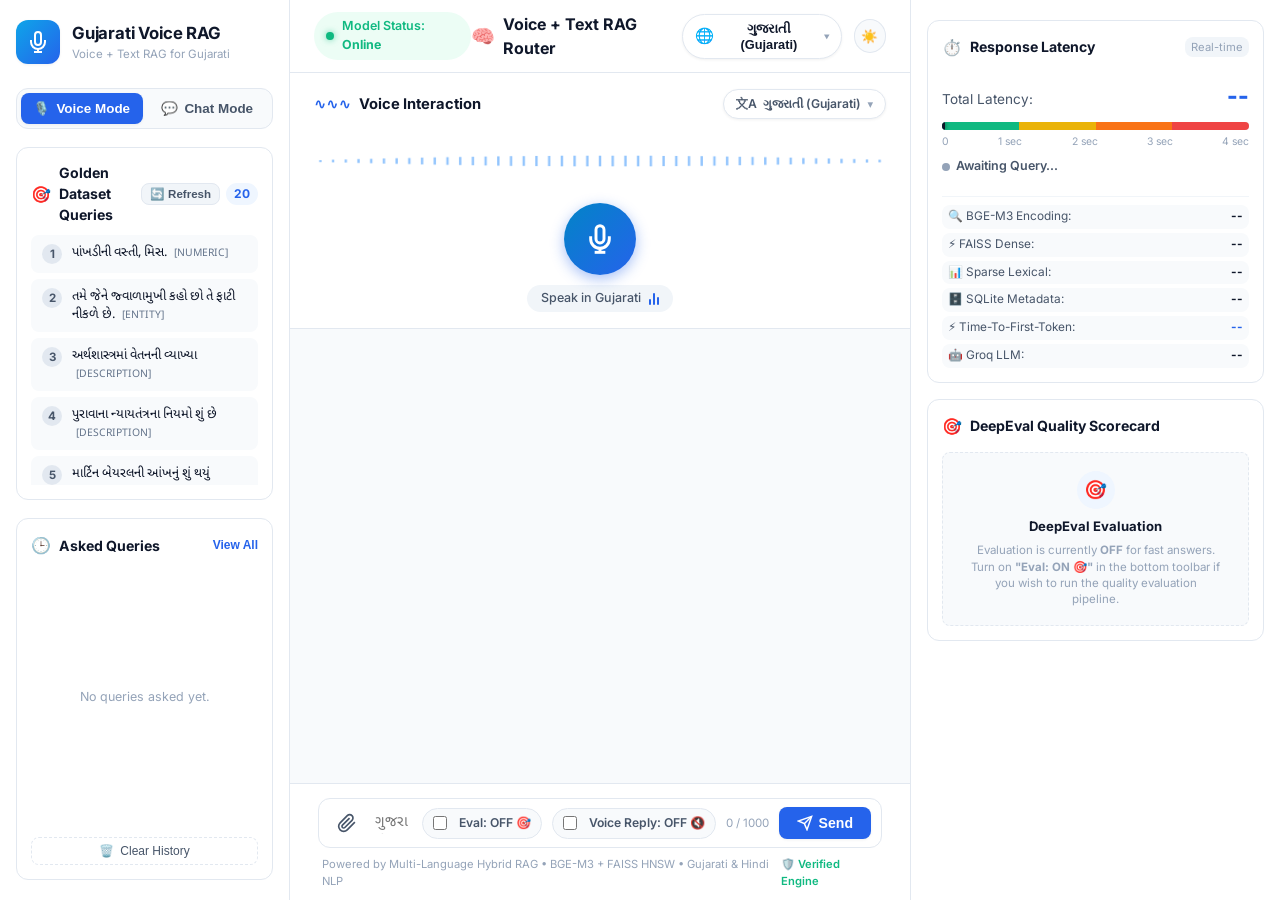
==== static/index.html @ e13c2519 "Add the Evaluation part on Langsmith" ====
<!DOCTYPE html>
<html lang="gu">
<head>
  <meta charset="UTF-8">
  <meta name="viewport" content="width=device-width, initial-scale=1.0">
  <title>Voice + Text RAG — Multi-Language AI Assistant</title>
  
  <meta http-equiv="Cache-Control" content="no-cache, no-store, must-revalidate">
  <meta http-equiv="Pragma" content="no-cache">
  <meta http-equiv="Expires" content="0">
  
  <!-- Modern Google Fonts: Inter, Noto Sans Gujarati & Noto Sans Devanagari -->
  <link rel="preconnect" href="https://fonts.googleapis.com">
  <link rel="preconnect" href="https://fonts.gstatic.com" crossorigin>
  <link href="https://fonts.googleapis.com/css2?family=Inter:wght@300;400;500;600;700;800&family=Noto+Sans+Devanagari:wght@300;400;500;600;700;800&family=Noto+Sans+Gujarati:wght@300;400;500;600;700;800&display=swap" rel="stylesheet">
  
  <link rel="stylesheet" href="/static/style.css?v=3.2.0">
</head>
<body class="light-theme lang-gu">
  <div class="app-layout">
    
    <!-- ======================================================== -->
    <!-- LEFT SIDEBAR -->
    <!-- ======================================================== -->
    <aside class="sidebar-left">
      <!-- App Brand -->
      <div class="brand-header">
        <div class="brand-icon-wrapper">
          <svg class="brand-icon" viewBox="0 0 24 24" fill="none" stroke="currentColor" stroke-width="2">
            <path d="M12 2a3 3 0 0 0-3 3v7a3 3 0 0 0 6 0V5a3 3 0 0 0-3-3Z"/>
            <path d="M19 10v2a7 7 0 0 1-14 0v-2"/>
            <line x1="12" x2="12" y1="19" y2="22"/>
            <line x1="8" x2="16" y1="22" y2="22"/>
          </svg>
        </div>
        <div class="brand-text">
          <h1 class="brand-title" id="brand-app-title">Voice RAG System</h1>
          <p class="brand-subtitle" id="brand-app-subtitle">Gujarati & Hindi AI Assistant</p>
        </div>
      </div>

      <!-- Mode Switcher Tabs -->
      <div class="mode-switcher">
        <button id="btn-mode-voice" class="mode-tab active" onclick="switchMode('voice')">
          <span class="mode-icon">🎙️</span>
          <span>Voice Mode</span>
        </button>
        <button id="btn-mode-chat" class="mode-tab" onclick="switchMode('chat')">
          <span class="mode-icon">💬</span>
          <span>Chat Mode</span>
        </button>
      </div>

      <!-- Best-Performing Queries Card -->
      <div class="sidebar-card">
        <div class="card-header-row">
          <div class="header-left">
            <span class="card-title-icon">🎯</span>
            <h2 class="card-title" id="golden-dataset-title">Golden Dataset Queries</h2>
          </div>
          <div class="header-right" style="display: flex; align-items: center; gap: 6px;">
            <button class="refresh-queries-btn" id="refresh-queries-btn" onclick="fetchSampleQueries()" title="Fetch New Random Queries from Golden Dataset">
              🔄 <span>Refresh</span>
            </button>
            <span class="badge-count" id="sample-count">20</span>
          </div>
        </div>
        <div class="sample-queries-list" id="sample-queries-list">
          <!-- Populated dynamically by JS from Golden Dataset based on active language -->
        </div>
      </div>

      <!-- Asked Queries (Chat History) Card -->
      <div class="sidebar-card history-card">
        <div class="card-header-row">
          <div class="header-left">
            <span class="card-title-icon">🕒</span>
            <h2 class="card-title">Asked Queries</h2>
          </div>
          <button class="link-btn" onclick="openHistoryModal()">View All</button>
        </div>
        <div class="history-list" id="history-list">
          <p class="empty-state-text">No queries asked yet.</p>
        </div>
        <button class="clear-history-btn" onclick="clearHistory()">
          <span class="icon">🗑️</span> Clear History
        </button>
      </div>
    </aside>


    <!-- ======================================================== -->
    <!-- CENTER MAIN WORKSPACE -->
    <!-- ======================================================== -->
    <main class="main-workspace">
      
      <!-- Top Navigation Bar -->
      <header class="top-navbar">
        <div class="nav-left">
          <div class="status-pill" id="system-status-pill">
            <span class="status-dot"></span>
            <span class="status-text">Model Status: <strong>Online</strong></span>
          </div>
        </div>

        <div class="nav-center">
          <div class="system-title">
            <span class="system-logo">🧠</span>
            <span class="system-name" id="nav-system-name">Voice + Text RAG Router</span>
          </div>
        </div>

        <div class="nav-right">
          <!-- Dynamic Language Selector Dropdown -->
          <div class="lang-dropdown-wrapper" id="top-lang-dropdown">
            <button class="lang-dropdown-btn" onclick="toggleLanguageMenu(event)" id="current-lang-btn" aria-haspopup="true" aria-expanded="false" title="Switch Language">
              <span class="lang-globe-icon">🌐</span>
              <span class="lang-label" id="current-lang-label">ગુજરાતી (Gujarati)</span>
              <span class="lang-arrow">▾</span>
            </button>
            <div class="lang-dropdown-menu" id="lang-dropdown-menu">
              <button class="lang-menu-item active" data-lang="gu" onclick="selectLanguage('gu', event)">
                <span class="lang-badge-flag">🇮🇳</span>
                <div class="lang-info">
                  <span class="lang-name">ગુજરાતી</span>
                  <span class="lang-sub">Gujarati (gu-IN)</span>
                </div>
                <span class="lang-check" id="check-gu">✓</span>
              </button>
              <button class="lang-menu-item" data-lang="hi" onclick="selectLanguage('hi', event)">
                <span class="lang-badge-flag">🇮🇳</span>
                <div class="lang-info">
                  <span class="lang-name">हिन्दी</span>
                  <span class="lang-sub">Hindi (hi-IN)</span>
                </div>
                <span class="lang-check" id="check-hi" style="display: none;">✓</span>
              </button>
            </div>
          </div>

          <!-- Theme Switcher -->
          <button class="icon-action-btn" id="theme-toggle-btn" title="Toggle Light/Dark Theme" onclick="toggleTheme()">
            <span id="theme-icon">☀️</span>
          </button>
        </div>
      </header>

      <!-- Dynamic Voice Interaction Stage (Prominent in Voice Mode) -->
      <section class="voice-stage" id="voice-stage">
        <div class="voice-stage-header">
          <div class="voice-stage-title">
            <span class="wave-icon">∿∿∿</span> Voice Interaction
          </div>
          <div class="voice-lang-pill" id="voice-lang-pill" onclick="toggleLanguageMenu(event)" title="Click to switch language">
            <span class="lang-icon">文A</span>
            <span id="voice-stage-lang-name">ગુજરાતી (Gujarati)</span>
            <span class="pill-arrow">▾</span>
          </div>
        </div>

        <!-- Animated Canvas Waveform Visualizer -->
        <div class="waveform-container">
          <canvas id="waveform-canvas" width="600" height="70"></canvas>
        </div>

        <!-- Central Glowing Microphone Control Button -->
        <div class="mic-control-wrapper">
          <button id="main-mic-btn" class="mic-hero-btn" onclick="toggleVoiceRecording()" title="Click to speak">
            <div class="mic-pulse-ring ring-1"></div>
            <div class="mic-pulse-ring ring-2"></div>
            <svg class="mic-svg" viewBox="0 0 24 24" fill="none" stroke="currentColor" stroke-width="2.2">
              <path d="M12 2a3 3 0 0 0-3 3v7a3 3 0 0 0 6 0V5a3 3 0 0 0-3-3Z"/>
              <path d="M19 10v2a7 7 0 0 1-14 0v-2"/>
              <line x1="12" x2="12" y1="19" y2="22"/>
              <line x1="8" x2="16" y1="22" y2="22"/>
            </svg>
          </button>
          
          <div class="mic-status-row">
            <div class="listening-pill" id="listening-indicator" style="display: none;">
              <span class="listening-dot"></span>
              <span>Listening...</span>
            </div>
            <div class="speak-prompt-pill" id="speak-prompt-pill">
              <span id="speak-prompt-text">Speak in Gujarati</span>
              <span class="audio-bars-mini"><span></span><span></span><span></span></span>
            </div>
          </div>
        </div>

        <!-- Voice Transcript Live Box -->
        <div class="voice-transcript-card" id="voice-transcript-card" style="display: none;">
          <div class="transcript-header">
            <span class="mic-small-icon">🎙️</span>
            <span class="transcript-title">Voice Transcript</span>
            <span class="transcript-time" id="transcript-timestamp">11:24:31 AM</span>
          </div>
          <p class="transcript-body" id="transcript-text">...</p>
        </div>
      </section>

      <!-- Chat Conversation Feed -->
      <section class="chat-feed" id="chat-feed">
        <!-- Messages will be appended dynamically by JavaScript -->
      </section>

      <!-- Bottom User Prompt Input Bar -->
      <footer class="bottom-input-bar">
        <div class="input-container">
          <!-- Audio File Upload -->
          <button class="input-action-btn" id="upload-audio-btn" title="Upload Audio File (WAV/MP3/M4A)" onclick="triggerAudioUpload()">
            <svg viewBox="0 0 24 24" fill="none" stroke="currentColor" stroke-width="2">
              <path d="m21.44 11.05-9.19 9.19a6 6 0 0 1-8.49-8.49l8.57-8.57A4 4 0 1 1 18 8.84l-8.59 8.57a2 2 0 0 1-2.83-2.83l8.49-8.48"/>
            </svg>
          </button>
          <input type="file" id="audio-file-input" accept="audio/*" style="display: none;" onchange="handleAudioFileUpload(event)">

          <!-- Text Query Input Area -->
          <textarea 
            id="query-input" 
            class="query-textarea" 
            placeholder="ગુજરાતી માં પ્રશ્ન લખો... (Type your question in Gujarati or English)" 
            rows="1"
            maxlength="1000"
            oninput="handleInputResize(this)"
            onkeydown="handleInputKeyDown(event)"
          ></textarea>

          <!-- Input Controls -->
          <div class="input-trailing-controls">
            <!-- Evaluation Toggle Button -->
            <label class="eval-toggle-label" id="eval-toggle-label" title="Enable DeepEval Quality Evaluation">
              <input type="checkbox" id="eval-toggle" onchange="handleEvalToggleChange(this)">
              <span class="eval-checkbox-custom"></span>
              <span class="eval-toggle-text" id="eval-toggle-text">Eval: OFF 🎯</span>
            </label>

            <!-- Voice Reply Toggle Button (Sarvam Bulbul v3) -->
            <label class="tts-toggle-label" id="tts-toggle-label" title="Enable Voice Speech Reply (Sarvam Bulbul v3)">
              <input type="checkbox" id="tts-toggle" onchange="handleTtsToggleChange(this)">
              <span class="tts-checkbox-custom"></span>
              <span class="tts-toggle-text" id="tts-toggle-text">Voice Reply: OFF 🔇</span>
            </label>


            <span class="char-counter" id="char-counter">0 / 1000</span>
            <button id="send-query-btn" class="send-btn" onclick="submitCurrentQuery()" title="Send Question">
              <svg viewBox="0 0 24 24" fill="none" stroke="currentColor" stroke-width="2.2">
                <line x1="22" x2="11" y1="2" y2="13"/>
                <polygon points="22 2 15 22 11 13 2 9 22 2"/>
              </svg>
              <span>Send</span>
            </button>
          </div>
        </div>

        <div class="input-footer-note">
          <span id="footer-system-note">Powered by Multi-Language Hybrid RAG • BGE-M3 + FAISS HNSW • Gujarati & Hindi NLP</span>
          <span class="safety-badge">🛡️ Verified Engine</span>
        </div>
      </footer>
    </main>


    <!-- ======================================================== -->
    <!-- RIGHT SIDEBAR (LATENCY & EVALUATION SCORECARDS) -->
    <!-- ======================================================== -->
    <aside class="sidebar-right">
      
      <!-- Response Latency Profiler Card -->
      <div class="sidebar-card latency-card">
        <div class="card-header-row">
          <div class="header-left">
            <span class="card-title-icon">⏱️</span>
            <h2 class="card-title">Response Latency</h2>
          </div>
          <span class="realtime-badge">Real-time</span>
        </div>

        <div class="latency-main-display">
          <div class="latency-value-row">
            <span class="latency-label">Total Latency:</span>
            <span class="latency-big-number" id="latency-total-val">--</span>
          </div>

          <!-- Color Gauge Bar (0s -> 4s) -->
          <div class="gauge-bar-container">
            <div class="gauge-bar-track">
              <div class="gauge-zone zone-green" style="width: 25%;"></div>
              <div class="gauge-zone zone-yellow" style="width: 25%;"></div>
              <div class="gauge-zone zone-orange" style="width: 25%;"></div>
              <div class="gauge-zone zone-red" style="width: 25%;"></div>
              <div class="gauge-needle" id="gauge-needle" style="left: 0%;"></div>
            </div>
            <div class="gauge-labels">
              <span>0</span>
              <span>1 sec</span>
              <span>2 sec</span>
              <span>3 sec</span>
              <span>4 sec</span>
            </div>
          </div>
          
          <div class="latency-status-tag" id="latency-rating-tag">
            <span class="dot"></span>
            <span id="latency-rating-text">Awaiting Query...</span>
          </div>
        </div>

        <!-- Detailed Stage Breakdown Accordion -->
        <div class="latency-breakdown-list" id="latency-breakdown-list">
          <div class="timing-chip" id="chip-stt" style="display: none;">
            <span class="chip-name">🎙️ Audio STT:</span>
            <span class="chip-val" id="time-stt">--</span>
          </div>
          <div class="timing-chip">
            <span class="chip-name">🔍 BGE-M3 Encoding:</span>
            <span class="chip-val" id="time-encoding">--</span>
          </div>
          <div class="timing-chip">
            <span class="chip-name">⚡ FAISS Dense:</span>
            <span class="chip-val" id="time-dense">--</span>
          </div>
          <div class="timing-chip">
            <span class="chip-name">📊 Sparse Lexical:</span>
            <span class="chip-val" id="time-sparse">--</span>
          </div>
          <div class="timing-chip">
            <span class="chip-name">🗄️ SQLite Metadata:</span>
            <span class="chip-val" id="time-metadata">--</span>
          </div>
          <div class="timing-chip">
            <span class="chip-name">⚡ Time-To-First-Token:</span>
            <span class="chip-val highlight" id="time-ttft">--</span>
          </div>
          <div class="timing-chip">
            <span class="chip-name">🤖 Groq LLM:</span>
            <span class="chip-val" id="time-llm">--</span>
          </div>
          <div class="timing-chip" id="chip-eval" style="display: none;">
            <span class="chip-name">🎯 DeepEval:</span>
            <span class="chip-val" id="time-eval">--</span>
          </div>
        </div>
      </div>

      <!-- Live RAGAS Evaluation Card -->
      <div class="sidebar-card eval-card" id="sidebar-eval-card">
        <div class="card-header-row">
          <div class="header-left">
            <span class="card-title-icon">🎯</span>
            <h2 class="card-title">DeepEval Quality Scorecard</h2>
          </div>
          <div class="eval-header-badges">
            <span class="badge-status-golden" id="badge-golden-status" style="display: none;">
              <span class="badge-dot"></span> Golden ✨
            </span>
            <span class="badge-status-open" id="badge-open-status" style="display: none;">
              <span class="badge-dot"></span> Open Query
            </span>
          </div>
        </div>

        <div class="eval-empty-state" id="eval-empty-state">
          <div class="empty-icon-circle">🎯</div>
          <h3 class="empty-title">DeepEval Evaluation</h3>
          <p class="empty-desc">Evaluation is currently <strong>OFF</strong> for fast answers. Turn on <strong>"Eval: ON 🎯"</strong> in the bottom toolbar if you wish to run the quality evaluation pipeline.</p>
        </div>

        <div class="eval-score-content" id="eval-score-content" style="display: none;">
          <!-- Overall Composite Score Hero Card -->
          <div class="overall-hero-card" id="overall-hero-card">
            <div class="overall-score-dial">
              <div class="score-ring-container">
                <svg class="score-svg-ring" viewBox="0 0 64 64">
                  <circle class="score-ring-bg" cx="32" cy="32" r="26"></circle>
                  <circle class="score-ring-bar" id="score-ring-bar" cx="32" cy="32" r="26"></circle>
                </svg>
                <div class="score-ring-content">
                  <span class="overall-score-val" id="eval-overall-score">--</span>
                  <span class="overall-score-unit">/ 1.00</span>
                </div>
              </div>
            </div>
            <div class="overall-details">
              <div class="quality-verdict-tag" id="eval-verdict-tag">
                <span class="verdict-dot"></span>
                <span id="eval-verdict-text">High Quality</span>
              </div>
              <div class="overall-meta-pills">
                <div class="meta-pill">
                  <span class="pill-label">Type:</span>
                  <span class="pill-val" id="eval-query-type">ENTITY</span>
                </div>
                <div class="meta-pill">
                  <span class="pill-label">ID:</span>
                  <span class="pill-val" id="eval-query-id">#443967</span>
                </div>
              </div>
            </div>
          </div>

          <!-- DeepEval Metric Cards with Progress Meters -->
          <div class="metric-section-title">Quality Metrics</div>
          <div class="metric-progress-list">
            <!-- Answer Correctness -->
            <div class="metric-card">
              <div class="metric-header">
                <div class="metric-title-group">
                  <span class="metric-icon">🎯</span>
                  <span class="metric-name">Answer Correctness</span>
                </div>
                <span class="metric-score-badge badge-correctness" id="m-correctness">0.00</span>
              </div>
              <div class="progress-track">
                <div class="progress-fill fill-correctness" id="bar-correctness" style="width: 0%;"></div>
              </div>
            </div>

            <!-- Faithfulness -->
            <div class="metric-card">
              <div class="metric-header">
                <div class="metric-title-group">
                  <span class="metric-icon">🛡️</span>
                  <span class="metric-name">Faithfulness (Groundedness)</span>
                </div>
                <span class="metric-score-badge badge-faithfulness" id="m-faithfulness">0.00</span>
              </div>
              <div class="progress-track">
                <div class="progress-fill fill-faithfulness" id="bar-faithfulness" style="width: 0%;"></div>
              </div>
            </div>

            <!-- Answer Relevance -->
            <div class="metric-card">
              <div class="metric-header">
                <div class="metric-title-group">
                  <span class="metric-icon">💬</span>
                  <span class="metric-name">Answer Relevance</span>
                </div>
                <span class="metric-score-badge badge-relevance" id="m-relevance">0.00</span>
              </div>
              <div class="progress-track">
                <div class="progress-fill fill-relevance" id="bar-relevance" style="width: 0%;"></div>
              </div>
            </div>

            <!-- Semantic Similarity -->
            <div class="metric-card">
              <div class="metric-header">
                <div class="metric-title-group">
                  <span class="metric-icon">🧠</span>
                  <span class="metric-name">Semantic Similarity (BGE-M3)</span>
                </div>
                <span class="metric-score-badge badge-similarity" id="m-similarity">0.00</span>
              </div>
              <div class="progress-track">
                <div class="progress-fill fill-similarity" id="bar-similarity" style="width: 0%;"></div>
              </div>
            </div>

            <!-- Context Recall -->
            <div class="metric-card">
              <div class="metric-header">
                <div class="metric-title-group">
                  <span class="metric-icon">📚</span>
                  <span class="metric-name">Context Recall (Hit@K)</span>
                </div>
                <span class="metric-score-badge badge-recall" id="m-recall">0.00</span>
              </div>
              <div class="progress-track">
                <div class="progress-fill fill-recall" id="bar-recall" style="width: 0%;"></div>
              </div>
            </div>
          </div>

          <!-- Ground Truth Reference Box (Prominent & Always Visible when Evaluated) -->
          <div class="ground-truth-card" id="gt-box">
            <div class="gt-card-header">
              <div class="gt-title-group">
                <span class="gt-icon">🎯</span>
                <span class="gt-title">Ground Truth Answer</span>
                <span class="gt-badge" id="gt-badge">Verified Target</span>
              </div>
              <div class="gt-actions">
                <button class="gt-action-btn" id="gt-copy-btn" title="Copy Ground Truth" onclick="copyGroundTruth()">📋 Copy</button>
                <button class="gt-action-btn" id="gt-speak-btn" title="Speak Ground Truth" onclick="speakGroundTruth()">🔊</button>
              </div>
            </div>
            <div class="gt-card-body">
              <p class="gt-text" id="gt-text">--</p>
            </div>
          </div>

          <!-- LLM Judge Verdict Explanation Note -->
          <div class="eval-explanation-box" id="eval-explanation-box">
            <div class="exp-header">
              <span class="exp-icon">⚖️</span>
              <span class="exp-title">Judge Rationale</span>
            </div>
            <p class="exp-text" id="eval-explanation-text">--</p>
          </div>
        </div>
      </div>
    </aside>

  </div>

  <!-- History Modal Dialog -->
  <div class="modal-backdrop" id="history-modal" style="display: none;" onclick="closeHistoryModal(event)">
    <div class="modal-card" onclick="event.stopPropagation()">
      <div class="modal-header">
        <h2>🕒 Query & Answer History</h2>
        <button class="modal-close-btn" onclick="closeHistoryModal()">&times;</button>
      </div>
      <div class="modal-body" id="modal-history-list">
        <!-- Filled by JS -->
      </div>
    </div>
  </div>

  <!-- Application Logic -->
  <script src="/static/app.js?v=3.2.0"></script>
</body>
</html>
---- static/style.css ----
/* ============================================================
   Gujarati Voice & Text RAG — Modern Dashboard Design System
   ============================================================ */

:root {
  /* Light Theme */
  --bg-app: #f8fafc;
  --bg-sidebar: #ffffff;
  --bg-card: #ffffff;
  --bg-card-hover: #f1f5f9;
  --bg-input: #ffffff;
  --bg-hover: #f1f5f9;
  --bg-chat-user: #0284c7;
  --bg-chat-user-text: #ffffff;
  --bg-chat-bot: #ffffff;
  --bg-chat-bot-border: #e2e8f0;

  --text-primary: #0f172a;
  --text-secondary: #475569;
  --text-muted: #94a3b8;
  --text-inverse: #ffffff;

  --border-color: #e2e8f0;
  --border-light: #f1f5f9;

  --primary: #2563eb;
  --primary-hover: #1d4ed8;
  --primary-light: #eff6ff;
  --primary-glow: rgba(37, 99, 235, 0.15);

  --success: #10b981;
  --success-light: #ecfdf5;
  --warning: #f59e0b;
  --warning-light: #fffbeb;
  --danger: #ef4444;
  --danger-light: #fef2f2;

  --radius-sm: 8px;
  --radius-md: 12px;
  --radius-lg: 16px;
  --radius-full: 9999px;

  --shadow-sm: 0 1px 3px rgba(0, 0, 0, 0.06);
  --shadow-md: 0 4px 6px -1px rgba(0, 0, 0, 0.08);
  --shadow-lg: 0 10px 15px -3px rgba(0, 0, 0, 0.1);

  --font-main: 'Inter', system-ui, -apple-system, sans-serif;
  --font-gujarati: 'Noto Sans Gujarati', 'Inter', system-ui, sans-serif;
  --font-hindi: 'Noto Sans Devanagari', 'Inter', system-ui, sans-serif;
}

body.dark-theme {
  /* Ultra-sleek Modern Dark Palette */
  --bg-app: #090d16;
  --bg-sidebar: #0f172a;
  --bg-card: #1e293b;
  --bg-card-hover: #2d3b4e;
  --bg-input: #151d2c;
  --bg-hover: #1e293b;
  --bg-chat-user: #2563eb;
  --bg-chat-user-text: #ffffff;
  --bg-chat-bot: #162032;
  --bg-chat-bot-border: #2b394e;

  --text-primary: #f8fafc;
  --text-secondary: #94a3b8;
  --text-muted: #64748b;
  --text-inverse: #0f172a;

  --border-color: #233044;
  --border-light: #182232;

  --primary: #3b82f6;
  --primary-hover: #60a5fa;
  --primary-light: rgba(59, 130, 246, 0.15);
  --primary-glow: rgba(59, 130, 246, 0.25);

  --success: #10b981;
  --success-light: rgba(16, 185, 129, 0.15);
  --warning: #f59e0b;
  --warning-light: rgba(245, 158, 11, 0.15);
  --danger: #ef4444;
  --danger-light: rgba(239, 68, 68, 0.15);

  --shadow-sm: 0 1px 3px rgba(0, 0, 0, 0.3);
  --shadow-md: 0 4px 12px rgba(0, 0, 0, 0.45);
  --shadow-lg: 0 10px 25px rgba(0, 0, 0, 0.6);
}

/* ============================================================
   Base Reset & Layout Setup
   ============================================================ */

* {
  margin: 0;
  padding: 0;
  box-sizing: border-box;
}

html, body {
  width: 100%;
  height: 100%;
  font-family: var(--font-main);
  background-color: var(--bg-app);
  color: var(--text-primary);
  overflow: hidden;
  line-height: 1.5;
  -webkit-font-smoothing: antialiased;
}

.app-layout {
  display: grid;
  grid-template-columns: 290px 1fr 370px;
  width: 100vw;
  height: 100vh;
  overflow: hidden;
}

/* Scrollbar Customization */
::-webkit-scrollbar {
  width: 6px;
  height: 6px;
}
::-webkit-scrollbar-track {
  background: transparent;
}
::-webkit-scrollbar-thumb {
  background: #cbd5e1;
  border-radius: var(--radius-full);
}
::-webkit-scrollbar-thumb:hover {
  background: #94a3b8;
}

/* ============================================================
   LEFT SIDEBAR
   ============================================================ */

.sidebar-left {
  background: var(--bg-sidebar);
  border-right: 1px solid var(--border-color);
  display: flex;
  flex-direction: column;
  padding: 20px 16px;
  gap: 18px;
  overflow-y: auto;
  z-index: 10;
}

.brand-header {
  display: flex;
  align-items: center;
  gap: 12px;
  padding-bottom: 6px;
}

.brand-icon-wrapper {
  width: 44px;
  height: 44px;
  border-radius: 12px;
  background: linear-gradient(135deg, #0ea5e9 0%, #2563eb 100%);
  display: flex;
  align-items: center;
  justify-content: center;
  color: #ffffff;
  box-shadow: var(--shadow-sm);
  flex-shrink: 0;
}

.brand-icon {
  width: 24px;
  height: 24px;
}

.brand-title {
  font-size: 1.05rem;
  font-weight: 700;
  color: var(--text-primary);
  letter-spacing: -0.01em;
}

.brand-subtitle {
  font-size: 0.72rem;
  color: var(--text-muted);
}

/* Mode Switcher Tabs */
.mode-switcher {
  display: flex;
  background: var(--bg-app);
  padding: 4px;
  border-radius: var(--radius-md);
  border: 1px solid var(--border-color);
  gap: 4px;
}

.mode-tab {
  flex: 1;
  display: flex;
  align-items: center;
  justify-content: center;
  gap: 6px;
  padding: 8px 10px;
  border: none;
  background: transparent;
  color: var(--text-secondary);
  font-size: 0.84rem;
  font-weight: 600;
  border-radius: var(--radius-sm);
  cursor: pointer;
  transition: all 0.2s ease;
}

.mode-tab:hover {
  color: var(--text-primary);
}

.mode-tab.active {
  background: var(--primary);
  color: #ffffff;
  box-shadow: var(--shadow-sm);
}

/* Cards Generic in Sidebar */
.sidebar-card {
  background: var(--bg-card);
  border: 1px solid var(--border-color);
  border-radius: var(--radius-md);
  padding: 14px;
  display: flex;
  flex-direction: column;
  gap: 10px;
}

.card-header-row {
  display: flex;
  align-items: center;
  justify-content: space-between;
}

.header-left {
  display: flex;
  align-items: center;
  gap: 8px;
}

.card-title-icon {
  font-size: 1rem;
}

.card-title {
  font-size: 0.88rem;
  font-weight: 700;
  color: var(--text-primary);
}

.badge-count {
  background: var(--primary-light);
  color: var(--primary);
  font-size: 0.75rem;
  font-weight: 700;
  padding: 2px 8px;
  border-radius: var(--radius-full);
}

.refresh-queries-btn {
  background: var(--bg-hover);
  border: 1px solid var(--border-color);
  color: var(--text-secondary);
  font-size: 0.72rem;
  font-weight: 600;
  padding: 3px 8px;
  border-radius: var(--radius-sm);
  cursor: pointer;
  display: flex;
  align-items: center;
  gap: 4px;
  transition: var(--transition);
}

.refresh-queries-btn:hover {
  background: var(--primary-light);
  color: var(--primary);
  border-color: var(--primary-light);
}

.refresh-queries-btn.spinning {
  opacity: 0.7;
  pointer-events: none;
}

/* Sample Queries List */
.sample-queries-list {
  display: flex;
  flex-direction: column;
  gap: 6px;
  max-height: 250px;
  overflow-y: auto;
}

.sample-query-item {
  display: flex;
  align-items: flex-start;
  gap: 10px;
  padding: 8px 10px;
  border-radius: var(--radius-sm);
  background: var(--bg-app);
  border: 1px solid transparent;
  cursor: pointer;
  transition: all 0.15s ease;
}

.sample-query-item:hover {
  background: #ffffff;
  border-color: var(--primary);
  box-shadow: var(--shadow-sm);
  transform: translateX(2px);
}

.sample-num {
  display: inline-flex;
  align-items: center;
  justify-content: center;
  width: 20px;
  height: 20px;
  border-radius: 50%;
  background: #e2e8f0;
  color: #475569;
  font-size: 0.72rem;
  font-weight: 700;
  flex-shrink: 0;
}

.sample-text {
  font-size: 0.81rem;
  color: var(--text-primary);
  font-family: var(--font-gujarati);
  line-height: 1.35;
}

/* History Card */
.history-card {
  flex: 1;
  min-height: 160px;
}

.history-list {
  display: flex;
  flex-direction: column;
  gap: 6px;
  flex: 1;
  overflow-y: auto;
}

.history-item {
  padding: 8px 10px;
  border-radius: var(--radius-sm);
  background: var(--bg-app);
  cursor: pointer;
  transition: background 0.15s;
}

.history-item:hover {
  background: #edf2f7;
}

.history-item-top {
  display: flex;
  justify-content: space-between;
  font-size: 0.7rem;
  color: var(--text-muted);
}

.history-item-text {
  font-size: 0.8rem;
  font-family: var(--font-gujarati);
  color: var(--text-primary);
  white-space: nowrap;
  overflow: hidden;
  text-overflow: ellipsis;
  margin-top: 2px;
}

.empty-state-text {
  font-size: 0.78rem;
  color: var(--text-muted);
  text-align: center;
  margin: auto;
}

.link-btn {
  background: none;
  border: none;
  color: var(--primary);
  font-size: 0.75rem;
  font-weight: 600;
  cursor: pointer;
}

.clear-history-btn {
  display: flex;
  align-items: center;
  justify-content: center;
  gap: 6px;
  background: transparent;
  border: 1px dashed var(--border-color);
  color: var(--text-secondary);
  padding: 6px;
  border-radius: var(--radius-sm);
  font-size: 0.75rem;
  cursor: pointer;
  transition: all 0.15s;
}

.clear-history-btn:hover {
  background: var(--danger-light);
  color: var(--danger);
  border-color: var(--danger);
}


/* ============================================================
   CENTER MAIN WORKSPACE
   ============================================================ */

.main-workspace {
  display: flex;
  flex-direction: column;
  height: 100vh;
  overflow: hidden;
  background: var(--bg-app);
}

/* Top Navbar */
.top-navbar {
  display: flex;
  align-items: center;
  justify-content: space-between;
  padding: 12px 24px;
  background: var(--bg-sidebar);
  border-bottom: 1px solid var(--border-color);
  min-height: 56px;
  z-index: 10;
}

.status-pill {
  display: flex;
  align-items: center;
  gap: 8px;
  background: var(--success-light);
  color: var(--success);
  padding: 5px 12px;
  border-radius: var(--radius-full);
  font-size: 0.78rem;
  font-weight: 600;
}

.status-dot {
  width: 8px;
  height: 8px;
  border-radius: 50%;
  background: var(--success);
  box-shadow: 0 0 6px rgba(16, 185, 129, 0.6);
  animation: pulse-green 2s infinite;
}

@keyframes pulse-green {
  0%, 100% { opacity: 1; }
  50% { opacity: 0.4; }
}

.system-title {
  display: flex;
  align-items: center;
  gap: 8px;
  font-weight: 700;
  font-size: 1rem;
  color: var(--text-primary);
}

.system-logo {
  font-size: 1.2rem;
}

.nav-right {
  display: flex;
  align-items: center;
  gap: 12px;
}

/* Evaluation Checkbox inside Bottom Input Toolbar */
.eval-toggle-label {
  display: inline-flex;
  align-items: center;
  gap: 6px;
  background: var(--bg-app);
  border: 1px solid var(--border-color);
  color: var(--text-secondary);
  padding: 5px 10px;
  border-radius: var(--radius-full);
  font-size: 0.76rem;
  font-weight: 600;
  cursor: pointer;
  user-select: none;
  transition: all 0.15s ease;
  white-space: nowrap;
}

.eval-toggle-label:hover {
  background: var(--primary-light);
  color: var(--primary);
  border-color: var(--primary);
}

.eval-toggle-label:has(input:checked) {
  background: var(--primary-light);
  color: var(--primary);
  border-color: var(--primary);
  box-shadow: 0 0 0 2px var(--primary-glow);
}

.eval-toggle-label input {
  cursor: pointer;
  accent-color: var(--primary);
  width: 14px;
  height: 14px;
}

/* Voice Reply (TTS Bulbul v3) Toggle */
.tts-toggle-label {
  display: inline-flex;
  align-items: center;
  gap: 6px;
  background: var(--bg-app);
  border: 1px solid var(--border-color);
  color: var(--text-secondary);
  padding: 5px 10px;
  border-radius: var(--radius-full);
  font-size: 0.76rem;
  font-weight: 600;
  cursor: pointer;
  user-select: none;
  transition: all 0.15s ease;
  white-space: nowrap;
}

.tts-toggle-label:hover {
  background: rgba(16, 185, 129, 0.1);
  color: #10b981;
  border-color: #10b981;
}

.tts-toggle-label:has(input:checked) {
  background: rgba(16, 185, 129, 0.15);
  color: #10b981;
  border-color: #10b981;
  box-shadow: 0 0 0 2px rgba(16, 185, 129, 0.25);
}

.tts-toggle-label input {
  cursor: pointer;
  accent-color: #10b981;
  width: 14px;
  height: 14px;
}

/* Audio Playback Pill in Bot Message Bubble */
.audio-play-pill {
  display: inline-flex;
  align-items: center;
  gap: 5px;
  background: rgba(16, 185, 129, 0.12);
  color: #10b981;
  border: 1px solid rgba(16, 185, 129, 0.3);
  padding: 3px 9px;
  border-radius: var(--radius-full);
  font-size: 0.75rem;
  font-weight: 600;
  cursor: pointer;
  transition: all 0.15s ease;
  margin-top: 6px;
}

.audio-play-pill:hover {
  background: rgba(16, 185, 129, 0.2);
  transform: translateY(-1px);
}

.audio-play-pill.playing {
  animation: pulse 1.2s infinite ease-in-out;
  background: rgba(16, 185, 129, 0.25);
  border-color: #10b981;
}


/* Language Selector Dropdown */
.lang-dropdown-wrapper {
  position: relative;
  display: inline-block;
}

.lang-dropdown-btn {
  display: flex;
  align-items: center;
  gap: 7px;
  background: var(--bg-card);
  border: 1px solid var(--border-color);
  color: var(--text-primary);
  padding: 6px 12px;
  border-radius: var(--radius-full);
  font-size: 0.8rem;
  font-weight: 600;
  cursor: pointer;
  box-shadow: var(--shadow-sm);
  transition: all 0.2s cubic-bezier(0.4, 0, 0.2, 1);
  user-select: none;
}

.lang-dropdown-btn:hover {
  background: var(--bg-card-hover);
  border-color: var(--primary);
  box-shadow: 0 0 0 2px var(--primary-glow);
}

.lang-globe-icon {
  font-size: 0.95rem;
}

.lang-arrow {
  font-size: 0.72rem;
  color: var(--text-muted);
  transition: transform 0.2s ease;
}

.lang-dropdown-wrapper.open .lang-arrow {
  transform: rotate(180deg);
}

.lang-dropdown-menu {
  position: absolute;
  top: calc(100% + 6px);
  right: 0;
  min-width: 210px;
  background: var(--bg-card);
  border: 1px solid var(--border-color);
  border-radius: var(--radius-md);
  box-shadow: var(--shadow-lg);
  padding: 6px;
  display: none;
  flex-direction: column;
  gap: 4px;
  z-index: 100;
  backdrop-filter: blur(12px);
  animation: fadeInDown 0.15s ease-out;
}

.lang-dropdown-wrapper.open .lang-dropdown-menu {
  display: flex;
}

@keyframes fadeInDown {
  from {
    opacity: 0;
    transform: translateY(-6px);
  }
  to {
    opacity: 1;
    transform: translateY(0);
  }
}

.lang-menu-item {
  display: flex;
  align-items: center;
  gap: 10px;
  padding: 8px 10px;
  border-radius: var(--radius-sm);
  border: none;
  background: transparent;
  color: var(--text-primary);
  cursor: pointer;
  text-align: left;
  transition: background 0.15s ease;
  width: 100%;
}

.lang-menu-item:hover {
  background: var(--bg-card-hover);
}

.lang-menu-item.active {
  background: var(--primary-light);
  color: var(--primary);
  font-weight: 600;
}

.lang-badge-flag {
  font-size: 1.1rem;
}

.lang-info {
  display: flex;
  flex-direction: column;
  flex: 1;
}

.lang-info .lang-name {
  font-size: 0.85rem;
  font-weight: 600;
  line-height: 1.2;
}

.lang-info .lang-sub {
  font-size: 0.7rem;
  color: var(--text-muted);
}

.lang-menu-item.active .lang-info .lang-sub {
  color: var(--primary);
  opacity: 0.85;
}

.lang-check {
  font-size: 0.85rem;
  font-weight: 700;
  color: var(--primary);
}

/* Voice Stage Language Pill */
.voice-lang-pill {
  display: flex;
  align-items: center;
  gap: 6px;
  background: var(--bg-card);
  border: 1px solid var(--border-color);
  padding: 5px 12px;
  border-radius: var(--radius-full);
  font-size: 0.76rem;
  color: var(--text-secondary);
  font-weight: 600;
  cursor: pointer;
  box-shadow: var(--shadow-sm);
  transition: all 0.15s ease;
  user-select: none;
}

.voice-lang-pill:hover {
  border-color: var(--primary);
  color: var(--primary);
  background: var(--primary-light);
}

.voice-lang-pill .pill-arrow {
  font-size: 0.7rem;
  color: var(--text-muted);
}

/* Multilingual Typography Overrides */
body.lang-gu .sample-text,
body.lang-gu .history-item-text,
body.lang-gu .msg-content,
body.lang-gu .query-textarea,
body.lang-gu .transcript-body,
body.lang-gu .source-card-text {
  font-family: var(--font-gujarati);
}

body.lang-hi .sample-text,
body.lang-hi .history-item-text,
body.lang-hi .msg-content,
body.lang-hi .query-textarea,
body.lang-hi .transcript-body,
body.lang-hi .source-card-text {
  font-family: var(--font-hindi);
}

.icon-action-btn {
  background: var(--bg-app);
  border: 1px solid var(--border-color);
  color: var(--text-primary);
  width: 34px;
  height: 34px;
  border-radius: 50%;
  display: flex;
  align-items: center;
  justify-content: center;
  cursor: pointer;
  transition: all 0.15s;
}

.icon-action-btn:hover {
  background: var(--bg-card-hover);
  color: var(--primary);
}

/* ============================================================
   Voice Stage (Waveform & Glowing Mic)
   ============================================================ */

.voice-stage {
  background: var(--bg-sidebar);
  border-bottom: 1px solid var(--border-color);
  padding: 16px 24px;
  display: flex;
  flex-direction: column;
  align-items: center;
  gap: 12px;
  transition: all 0.3s ease;
}

.voice-stage-header {
  width: 100%;
  display: flex;
  justify-content: space-between;
  align-items: center;
}

.voice-stage-title {
  font-size: 0.92rem;
  font-weight: 700;
  color: var(--text-primary);
  display: flex;
  align-items: center;
  gap: 8px;
}

.wave-icon {
  color: var(--primary);
}

.voice-lang-badge {
  font-size: 0.78rem;
  color: var(--text-muted);
  background: var(--bg-app);
  padding: 3px 8px;
  border-radius: var(--radius-sm);
  border: 1px solid var(--border-color);
}

/* Waveform Canvas */
.waveform-container {
  width: 100%;
  max-width: 600px;
  height: 60px;
  display: flex;
  align-items: center;
  justify-content: center;
}

#waveform-canvas {
  width: 100%;
  height: 100%;
}

/* Central Glowing Microphone Button */
.mic-control-wrapper {
  display: flex;
  flex-direction: column;
  align-items: center;
  gap: 10px;
  position: relative;
}

.mic-hero-btn {
  width: 72px;
  height: 72px;
  border-radius: 50%;
  background: linear-gradient(135deg, #0284c7 0%, #2563eb 100%);
  color: #ffffff;
  border: none;
  cursor: pointer;
  position: relative;
  display: flex;
  align-items: center;
  justify-content: center;
  box-shadow: 0 4px 14px rgba(37, 99, 235, 0.4);
  transition: transform 0.2s, box-shadow 0.2s;
  z-index: 2;
}

.mic-hero-btn:hover {
  transform: scale(1.05);
  box-shadow: 0 6px 20px rgba(37, 99, 235, 0.55);
}

.mic-hero-btn.recording {
  background: linear-gradient(135deg, #ef4444 0%, #dc2626 100%);
  box-shadow: 0 0 25px rgba(239, 68, 68, 0.6);
  animation: mic-pulsate 1.5s infinite;
}

.mic-pulse-ring {
  position: absolute;
  top: 50%;
  left: 50%;
  transform: translate(-50%, -50%);
  border-radius: 50%;
  border: 2px solid var(--primary);
  opacity: 0;
  pointer-events: none;
  z-index: 1;
}

.mic-hero-btn.recording ~ .ring-1 {
  width: 90px;
  height: 90px;
  animation: ripple 1.5s infinite;
}

.mic-hero-btn.recording ~ .ring-2 {
  width: 110px;
  height: 110px;
  animation: ripple 1.5s 0.4s infinite;
}

@keyframes ripple {
  0% { transform: translate(-50%, -50%) scale(0.8); opacity: 0.8; }
  100% { transform: translate(-50%, -50%) scale(1.4); opacity: 0; }
}

@keyframes mic-pulsate {
  0%, 100% { transform: scale(1); }
  50% { transform: scale(1.08); }
}

.mic-svg {
  width: 32px;
  height: 32px;
}

.mic-status-row {
  display: flex;
  align-items: center;
  justify-content: center;
  gap: 8px;
}

.listening-pill {
  display: flex;
  align-items: center;
  gap: 6px;
  background: var(--danger-light);
  color: var(--danger);
  padding: 4px 12px;
  border-radius: var(--radius-full);
  font-size: 0.78rem;
  font-weight: 600;
}

.listening-dot {
  width: 8px;
  height: 8px;
  border-radius: 50%;
  background: var(--danger);
  animation: pulse-green 1s infinite;
}

.speak-prompt-pill {
  display: flex;
  align-items: center;
  gap: 8px;
  background: #f1f5f9;
  color: var(--text-secondary);
  padding: 4px 14px;
  border-radius: var(--radius-full);
  font-size: 0.78rem;
  font-weight: 500;
}

.audio-bars-mini {
  display: inline-flex;
  align-items: flex-end;
  gap: 2px;
  height: 12px;
}

.audio-bars-mini span {
  width: 2px;
  background: var(--primary);
  border-radius: 1px;
  animation: wave-bar 1s ease-in-out infinite alternate;
}

.audio-bars-mini span:nth-child(1) { height: 6px; animation-delay: 0.1s; }
.audio-bars-mini span:nth-child(2) { height: 12px; animation-delay: 0.3s; }
.audio-bars-mini span:nth-child(3) { height: 8px; animation-delay: 0.2s; }

@keyframes wave-bar {
  0% { transform: scaleY(0.4); }
  100% { transform: scaleY(1); }
}

/* Voice Transcript Box */
.voice-transcript-card {
  width: 100%;
  max-width: 600px;
  background: #f8fafc;
  border: 1px solid var(--border-color);
  border-radius: var(--radius-sm);
  padding: 10px 14px;
}

.transcript-header {
  display: flex;
  align-items: center;
  gap: 6px;
  font-size: 0.75rem;
  color: var(--primary);
  font-weight: 600;
  margin-bottom: 4px;
}

.transcript-time {
  margin-left: auto;
  color: var(--text-muted);
  font-size: 0.7rem;
}

.transcript-body {
  font-size: 0.88rem;
  font-family: var(--font-gujarati);
  color: var(--text-primary);
  font-weight: 500;
}

/* ============================================================
   Chat Conversation Feed
   ============================================================ */

.chat-feed {
  flex: 1;
  padding: 20px 28px;
  overflow-y: auto;
  display: flex;
  flex-direction: column;
  gap: 18px;
}

.message-row {
  display: flex;
  gap: 12px;
  max-width: 85%;
  animation: fade-in 0.2s ease;
}

@keyframes fade-in {
  from { opacity: 0; transform: translateY(6px); }
  to { opacity: 1; transform: translateY(0); }
}

.message-row.user-row {
  align-self: flex-end;
  flex-direction: row-reverse;
}

.message-row.bot-row {
  align-self: flex-start;
}

.message-avatar {
  width: 36px;
  height: 36px;
  border-radius: 50%;
  display: flex;
  align-items: center;
  justify-content: center;
  font-size: 1.1rem;
  flex-shrink: 0;
  box-shadow: var(--shadow-sm);
}

.user-row .message-avatar {
  background: var(--primary);
  color: #ffffff;
}

.bot-row .message-avatar {
  background: linear-gradient(135deg, #10b981 0%, #059669 100%);
  color: #ffffff;
}

.message-bubble {
  padding: 14px 18px;
  border-radius: var(--radius-md);
  font-size: 0.92rem;
  font-family: var(--font-gujarati);
  line-height: 1.6;
  box-shadow: var(--shadow-sm);
}

.user-row .message-bubble {
  background: var(--bg-chat-user);
  color: var(--bg-chat-user-text);
  border-bottom-right-radius: 4px;
}

.user-row .message-bubble .message-header {
  color: rgba(255, 255, 255, 0.85);
}

.user-row .message-bubble .message-sender {
  color: #ffffff;
}

.user-row .message-bubble .message-time {
  color: rgba(255, 255, 255, 0.75);
}

.bot-row .message-bubble {
  background: var(--bg-chat-bot);
  border: 1px solid var(--bg-chat-bot-border);
  color: var(--text-primary);
  border-bottom-left-radius: 4px;
  width: 100%;
}

.bot-row .message-bubble .message-header {
  color: var(--text-muted);
}

.bot-row .message-bubble .message-sender {
  color: var(--primary);
  font-weight: 700;
}

.bot-row .message-bubble .message-time {
  color: var(--text-muted);
}

.message-header {
  display: flex;
  align-items: center;
  justify-content: space-between;
  margin-bottom: 6px;
  font-size: 0.75rem;
  font-family: var(--font-main);
}

.message-sender {
  font-weight: 700;
}

.message-time {
  color: var(--text-muted);
}

.message-actions {
  display: flex;
  align-items: center;
  gap: 12px;
  margin-top: 10px;
  padding-top: 8px;
  border-top: 1px dashed var(--border-color);
}

.msg-action-btn {
  background: none;
  border: none;
  cursor: pointer;
  font-size: 0.85rem;
  opacity: 0.65;
  color: var(--text-secondary);
  transition: opacity 0.15s;
}

.msg-action-btn:hover {
  opacity: 1;
}

/* Citations inside Bubble */
.sources-toggle-btn {
  background: var(--bg-app);
  border: 1px solid var(--border-color);
  font-size: 0.72rem;
  font-weight: 600;
  color: var(--text-secondary);
  padding: 3px 8px;
  border-radius: var(--radius-sm);
  cursor: pointer;
  margin-top: 8px;
  display: inline-flex;
  align-items: center;
  gap: 4px;
}

.sources-toggle-btn:hover {
  background: var(--bg-card-hover);
  color: var(--primary);
}

.sources-drawer {
  margin-top: 8px;
  padding: 8px 12px;
  background: var(--bg-app);
  border: 1px solid var(--border-color);
  border-radius: var(--radius-sm);
  font-size: 0.78rem;
  color: var(--text-primary);
}

.source-item {
  padding: 4px 0;
  border-bottom: 1px solid var(--border-light);
}
.source-item:last-child { border-bottom: none; }

/* ============================================================
   Bottom Input Bar
   ============================================================ */

.bottom-input-bar {
  background: var(--bg-sidebar);
  border-top: 1px solid var(--border-color);
  padding: 14px 28px 10px;
  display: flex;
  flex-direction: column;
  gap: 8px;
}

.input-container {
  display: flex;
  align-items: center;
  background: var(--bg-input);
  border: 1.5px solid var(--border-color);
  border-radius: var(--radius-md);
  padding: 6px 10px;
  gap: 10px;
  transition: border-color 0.2s, box-shadow 0.2s;
}

.input-container:focus-within {
  border-color: var(--primary);
  box-shadow: 0 0 0 3px var(--primary-glow);
  background: var(--bg-card);
}

.input-action-btn {
  width: 36px;
  height: 36px;
  border-radius: 50%;
  border: none;
  background: transparent;
  color: var(--text-secondary);
  display: flex;
  align-items: center;
  justify-content: center;
  cursor: pointer;
  transition: all 0.15s;
}

.input-action-btn svg {
  width: 20px;
  height: 20px;
}

.input-action-btn:hover {
  background: #e2e8f0;
  color: var(--primary);
}

.query-textarea {
  flex: 1;
  border: none;
  background: transparent;
  outline: none;
  font-family: var(--font-gujarati);
  font-size: 0.92rem;
  color: var(--text-primary);
  resize: none;
  max-height: 120px;
  line-height: 1.4;
}

.input-trailing-controls {
  display: flex;
  align-items: center;
  gap: 10px;
}

.char-counter {
  font-size: 0.72rem;
  color: var(--text-muted);
}

.send-btn {
  display: flex;
  align-items: center;
  gap: 6px;
  background: var(--primary);
  color: #ffffff;
  border: none;
  padding: 8px 18px;
  border-radius: var(--radius-sm);
  font-weight: 600;
  font-size: 0.88rem;
  cursor: pointer;
  box-shadow: var(--shadow-sm);
  transition: all 0.15s;
}

.send-btn svg {
  width: 16px;
  height: 16px;
}

.send-btn:hover {
  background: var(--primary-hover);
  transform: translateY(-1px);
}

.send-btn:disabled {
  opacity: 0.5;
  cursor: not-allowed;
  transform: none;
}

.input-footer-note {
  display: flex;
  justify-content: space-between;
  font-size: 0.7rem;
  color: var(--text-muted);
  padding: 0 4px;
}

.safety-badge {
  color: var(--success);
  font-weight: 600;
}


/* ============================================================
   RIGHT SIDEBAR (LATENCY & EVALUATION)
   ============================================================ */

.sidebar-right {
  background: var(--bg-sidebar);
  border-left: 1px solid var(--border-color);
  padding: 20px 16px;
  display: flex;
  flex-direction: column;
  gap: 16px;
  overflow-y: auto;
  z-index: 10;
}

/* Latency Card */
.latency-main-display {
  display: flex;
  flex-direction: column;
  gap: 8px;
  padding: 10px 0;
}

.latency-value-row {
  display: flex;
  align-items: baseline;
  justify-content: space-between;
}

.latency-label {
  font-size: 0.85rem;
  color: var(--text-secondary);
}

.latency-big-number {
  font-size: 1.45rem;
  font-weight: 800;
  color: var(--primary);
}

.realtime-badge {
  font-size: 0.7rem;
  background: #f1f5f9;
  color: var(--text-muted);
  padding: 2px 6px;
  border-radius: var(--radius-sm);
}

/* Gauge Bar */
.gauge-bar-container {
  display: flex;
  flex-direction: column;
  gap: 4px;
}

.gauge-bar-track {
  height: 8px;
  border-radius: var(--radius-full);
  background: #e2e8f0;
  display: flex;
  overflow: hidden;
  position: relative;
}

.gauge-zone.zone-green { background: #10b981; }
.gauge-zone.zone-yellow { background: #eab308; }
.gauge-zone.zone-orange { background: #f97316; }
.gauge-zone.zone-red { background: #ef4444; }

.gauge-needle {
  position: absolute;
  top: 0;
  bottom: 0;
  width: 3px;
  background: #0f172a;
  border-radius: 1px;
  box-shadow: 0 0 4px rgba(0, 0, 0, 0.5);
  transition: left 0.4s cubic-bezier(0.4, 0, 0.2, 1);
}

.gauge-labels {
  display: flex;
  justify-content: space-between;
  font-size: 0.65rem;
  color: var(--text-muted);
}

.latency-status-tag {
  display: inline-flex;
  align-items: center;
  gap: 6px;
  font-size: 0.78rem;
  font-weight: 600;
  color: var(--text-secondary);
}

.latency-status-tag .dot {
  width: 8px;
  height: 8px;
  border-radius: 50%;
  background: #94a3b8;
}

.latency-status-tag.good { color: #065f46; }
.latency-status-tag.good .dot { background: var(--success); }
.latency-status-tag.medium { color: #854d0e; }
.latency-status-tag.medium .dot { background: var(--warning); }
.latency-status-tag.slow { color: #991b1b; }
.latency-status-tag.slow .dot { background: var(--danger); }

/* Latency Breakdown List */
.latency-breakdown-list {
  display: flex;
  flex-direction: column;
  gap: 4px;
  border-top: 1px solid var(--border-light);
  padding-top: 8px;
}

.timing-chip {
  display: flex;
  justify-content: space-between;
  font-size: 0.74rem;
  padding: 3px 6px;
  border-radius: var(--radius-sm);
  background: var(--bg-app);
}

.timing-chip .chip-name {
  color: var(--text-secondary);
}

.timing-chip .chip-val {
  font-weight: 700;
  color: var(--text-primary);
}

.timing-chip .chip-val.highlight {
  color: var(--primary);
}


/* ============================================================
   Evaluation Card & RAGAS Scorecard Design System
   ============================================================ */

/* ============================================================
   Evaluation Card & RAGAS Scorecard Design System
   ============================================================ */

.eval-card {
  position: relative;
  transition: all 0.3s cubic-bezier(0.4, 0, 0.2, 1);
}

.eval-header-badges {
  display: flex;
  align-items: center;
  gap: 6px;
}

.badge-status-golden {
  display: inline-flex;
  align-items: center;
  gap: 4px;
  background: linear-gradient(135deg, rgba(245, 158, 11, 0.15) 0%, rgba(16, 185, 129, 0.15) 100%);
  color: #b45309;
  border: 1px solid rgba(245, 158, 11, 0.35);
  padding: 2px 7px;
  border-radius: var(--radius-full);
  font-size: 0.68rem;
  font-weight: 700;
  letter-spacing: 0.2px;
}

body.dark-theme .badge-status-golden {
  color: #fcd34d;
  border-color: rgba(245, 158, 11, 0.45);
}

.badge-status-open {
  display: inline-flex;
  align-items: center;
  gap: 4px;
  background: var(--primary-light);
  color: var(--primary);
  border: 1px solid rgba(37, 99, 235, 0.25);
  padding: 2px 7px;
  border-radius: var(--radius-full);
  font-size: 0.68rem;
  font-weight: 600;
}

.badge-dot {
  width: 5px;
  height: 5px;
  border-radius: 50%;
  background: currentColor;
  box-shadow: 0 0 4px currentColor;
}

/* Empty State */
.eval-empty-state {
  display: flex;
  flex-direction: column;
  align-items: center;
  justify-content: center;
  text-align: center;
  padding: 18px 12px;
  background: var(--bg-app);
  border: 1px dashed var(--border-color);
  border-radius: var(--radius-sm);
  gap: 6px;
  margin-top: 4px;
}

.empty-icon-circle {
  width: 38px;
  height: 38px;
  border-radius: 50%;
  background: var(--primary-light);
  display: flex;
  align-items: center;
  justify-content: center;
  font-size: 1.15rem;
  margin-bottom: 2px;
}

.empty-title {
  font-size: 0.82rem;
  font-weight: 700;
  color: var(--text-primary);
}

.empty-desc {
  font-size: 0.72rem;
  color: var(--text-muted);
  line-height: 1.4;
  max-width: 250px;
}

/* Score Content Layout (Flows naturally without clipping) */
.eval-score-content {
  display: flex;
  flex-direction: column;
  gap: 8px;
  margin-top: 4px;
  animation: fadeIn 0.25s ease-in-out;
}

/* ============================================================
   Hero Composite Score Card (Compact & High-Contrast)
   ============================================================ */
.overall-hero-card {
  display: flex;
  align-items: center;
  gap: 10px;
  padding: 8px 10px;
  background: linear-gradient(135deg, var(--bg-card) 0%, var(--bg-app) 100%);
  border: 1px solid var(--border-color);
  border-radius: var(--radius-sm);
  box-shadow: var(--shadow-sm);
  position: relative;
  overflow: hidden;
}

.overall-hero-card::before {
  content: '';
  position: absolute;
  top: 0;
  left: 0;
  right: 0;
  height: 2.5px;
  background: linear-gradient(90deg, #8b5cf6, #3b82f6, #10b981);
}

/* Circular Score Dial */
.overall-score-dial {
  flex-shrink: 0;
}

.score-ring-container {
  position: relative;
  width: 52px;
  height: 52px;
  display: flex;
  align-items: center;
  justify-content: center;
}

.score-svg-ring {
  width: 100%;
  height: 100%;
  transform: rotate(-90deg);
}

.score-ring-bg {
  fill: none;
  stroke: var(--border-color);
  stroke-width: 5;
}

.score-ring-bar {
  fill: none;
  stroke: #10b981;
  stroke-width: 5;
  stroke-linecap: round;
  stroke-dasharray: 163.36; /* 2 * PI * 26 */
  stroke-dashoffset: 163.36;
  transition: stroke-dashoffset 0.8s cubic-bezier(0.4, 0, 0.2, 1), stroke 0.4s ease;
}

.score-ring-content {
  position: absolute;
  display: flex;
  flex-direction: column;
  align-items: center;
  justify-content: center;
  text-align: center;
}

.overall-score-val {
  font-size: 1.05rem;
  font-weight: 800;
  color: var(--text-primary);
  line-height: 1;
  font-family: var(--font-main);
  letter-spacing: -0.5px;
}

.overall-score-unit {
  font-size: 0.55rem;
  color: var(--text-muted);
  font-weight: 600;
  margin-top: 1px;
}

/* Overall Details */
.overall-details {
  display: flex;
  flex-direction: column;
  gap: 4px;
  flex: 1;
  min-width: 0;
}

.quality-verdict-tag {
  display: inline-flex;
  align-items: center;
  gap: 5px;
  font-size: 0.72rem;
  font-weight: 700;
  padding: 2px 6px;
  border-radius: var(--radius-sm);
  width: fit-content;
  background: var(--bg-card);
  border: 1px solid var(--border-color);
  color: var(--text-primary);
}

.verdict-dot {
  width: 6px;
  height: 6px;
  border-radius: 50%;
  background: #10b981;
}

.quality-verdict-tag.excellent {
  background: var(--success-light);
  color: var(--success);
  border-color: rgba(16, 185, 129, 0.3);
}
.quality-verdict-tag.excellent .verdict-dot { background: var(--success); box-shadow: 0 0 5px rgba(16, 185, 129, 0.6); }

.quality-verdict-tag.high {
  background: var(--primary-light);
  color: var(--primary);
  border-color: rgba(37, 99, 235, 0.3);
}
.quality-verdict-tag.high .verdict-dot { background: var(--primary); box-shadow: 0 0 5px rgba(37, 99, 235, 0.6); }

.quality-verdict-tag.fair {
  background: var(--warning-light);
  color: #b45309;
  border-color: rgba(245, 158, 11, 0.3);
}
body.dark-theme .quality-verdict-tag.fair { color: #fbbf24; }
.quality-verdict-tag.fair .verdict-dot { background: var(--warning); box-shadow: 0 0 5px rgba(245, 158, 11, 0.6); }

.quality-verdict-tag.low {
  background: var(--danger-light);
  color: var(--danger);
  border-color: rgba(239, 68, 68, 0.3);
}
.quality-verdict-tag.low .verdict-dot { background: var(--danger); box-shadow: 0 0 5px rgba(239, 68, 68, 0.6); }

/* Meta Pills */
.overall-meta-pills {
  display: flex;
  align-items: center;
  gap: 4px;
  flex-wrap: wrap;
}

.meta-pill {
  display: inline-flex;
  align-items: center;
  gap: 3px;
  font-size: 0.65rem;
  background: var(--bg-card);
  border: 1px solid var(--border-color);
  padding: 1px 5px;
  border-radius: var(--radius-sm);
  color: var(--text-secondary);
}

.meta-pill .pill-label {
  color: var(--text-muted);
}

.meta-pill .pill-val {
  font-weight: 700;
  color: var(--text-primary);
}

/* Section Title */
.metric-section-title {
  font-size: 0.68rem;
  font-weight: 700;
  text-transform: uppercase;
  letter-spacing: 0.5px;
  color: var(--text-muted);
  padding-left: 2px;
  margin-top: 2px;
}

/* ============================================================
   Metric Cards & Progress Bars
   ============================================================ */
.metric-progress-list {
  display: flex;
  flex-direction: column;
  gap: 5px;
}

.metric-card {
  padding: 5px 8px;
  background: var(--bg-card);
  border: 1px solid var(--border-color);
  border-radius: var(--radius-sm);
  display: flex;
  flex-direction: column;
  gap: 4px;
  transition: all 0.15s ease;
}

.metric-card:hover {
  background: var(--bg-card-hover);
  border-color: var(--primary);
}

.metric-header {
  display: flex;
  align-items: center;
  justify-content: space-between;
}

.metric-title-group {
  display: flex;
  align-items: center;
  gap: 5px;
}

.metric-icon {
  font-size: 0.78rem;
}

.metric-name {
  font-size: 0.72rem;
  font-weight: 600;
  color: var(--text-primary);
}

.metric-score-badge {
  font-size: 0.7rem;
  font-weight: 700;
  font-family: var(--font-main);
  padding: 1px 5px;
  border-radius: var(--radius-sm);
  background: var(--bg-app);
  border: 1px solid var(--border-color);
  color: var(--text-primary);
}

.progress-track {
  height: 4px;
  background: var(--bg-app);
  border-radius: var(--radius-full);
  overflow: hidden;
  position: relative;
}

.progress-fill {
  height: 100%;
  border-radius: var(--radius-full);
  transition: width 0.6s cubic-bezier(0.4, 0, 0.2, 1);
}

/* Color gradients for individual metrics */
.fill-correctness {
  background: linear-gradient(90deg, #8b5cf6 0%, #6366f1 100%);
}

.fill-faithfulness {
  background: linear-gradient(90deg, #10b981 0%, #14b8a6 100%);
}

.fill-relevance {
  background: linear-gradient(90deg, #06b6d4 0%, #3b82f6 100%);
}

.fill-similarity {
  background: linear-gradient(90deg, #f59e0b 0%, #f97316 100%);
}

.fill-recall {
  background: linear-gradient(90deg, #ec4899 0%, #f43f5e 100%);
}

/* ============================================================
   Ground Truth Answer Card (Compact & High-Contrast)
   ============================================================ */
.ground-truth-card {
  border: 1px solid rgba(16, 185, 129, 0.35);
  border-radius: var(--radius-sm);
  background: linear-gradient(135deg, rgba(16, 185, 129, 0.05) 0%, var(--bg-card) 100%);
  overflow: hidden;
  box-shadow: var(--shadow-sm);
  margin-top: 2px;
}

body.dark-theme .ground-truth-card {
  border-color: rgba(16, 185, 129, 0.45);
  background: linear-gradient(135deg, rgba(16, 185, 129, 0.1) 0%, var(--bg-card) 100%);
}

.gt-card-header {
  display: flex;
  align-items: center;
  justify-content: space-between;
  padding: 6px 8px;
  background: rgba(16, 185, 129, 0.08);
  border-bottom: 1px solid rgba(16, 185, 129, 0.15);
}

.gt-title-group {
  display: flex;
  align-items: center;
  gap: 5px;
  flex-wrap: wrap;
}

.gt-icon {
  font-size: 0.78rem;
}

.gt-title {
  font-size: 0.72rem;
  font-weight: 700;
  color: #065f46;
}

body.dark-theme .gt-title {
  color: #6ee7b7;
}

.gt-badge {
  font-size: 0.62rem;
  font-weight: 700;
  background: var(--success);
  color: #ffffff;
  padding: 1px 5px;
  border-radius: var(--radius-full);
}

.gt-actions {
  display: flex;
  align-items: center;
  gap: 3px;
}

.gt-action-btn {
  background: var(--bg-card);
  border: 1px solid var(--border-color);
  color: var(--text-secondary);
  font-size: 0.65rem;
  font-weight: 600;
  padding: 1px 6px;
  border-radius: var(--radius-sm);
  cursor: pointer;
  transition: all 0.15s ease;
}

.gt-action-btn:hover {
  background: var(--primary);
  border-color: var(--primary);
  color: #ffffff;
}

.gt-card-body {
  padding: 8px 10px;
  background: var(--bg-card);
  border-left: 3px solid var(--success);
  max-height: 140px;
  overflow-y: auto;
  scrollbar-width: thin;
  scrollbar-color: rgba(16, 185, 129, 0.4) transparent;
}

.gt-card-body::-webkit-scrollbar {
  width: 4px;
}

.gt-card-body::-webkit-scrollbar-thumb {
  background: rgba(16, 185, 129, 0.35);
  border-radius: var(--radius-full);
}

.gt-text {
  font-size: 0.76rem;
  line-height: 1.45;
  color: var(--text-primary);
  font-family: var(--font-gujarati), var(--font-hindi), var(--font-main);
  word-break: break-word;
}

/* Open query mode for ground truth card */
.ground-truth-card.open-mode {
  border-color: rgba(37, 99, 235, 0.3);
  background: linear-gradient(135deg, rgba(37, 99, 235, 0.05) 0%, var(--bg-card) 100%);
}

.ground-truth-card.open-mode .gt-card-header {
  background: rgba(37, 99, 235, 0.08);
  border-bottom-color: rgba(37, 99, 235, 0.15);
}

.ground-truth-card.open-mode .gt-title {
  color: var(--primary);
}

.ground-truth-card.open-mode .gt-badge {
  background: var(--primary);
}

.ground-truth-card.open-mode .gt-card-body {
  border-left-color: var(--primary);
  scrollbar-color: rgba(37, 99, 235, 0.4) transparent;
}

.ground-truth-card.open-mode .gt-card-body::-webkit-scrollbar-thumb {
  background: rgba(37, 99, 235, 0.35);
}

/* ============================================================
   LLM Judge Explanation Card
   ============================================================ */
.eval-explanation-box {
  padding: 8px 10px;
  background: var(--bg-app);
  border: 1px solid var(--border-color);
  border-left: 3px solid #6366f1;
  border-radius: var(--radius-sm);
  display: flex;
  flex-direction: column;
  gap: 4px;
  max-height: 140px;
  overflow-y: auto;
  scrollbar-width: thin;
  scrollbar-color: rgba(99, 102, 241, 0.4) transparent;
}

.eval-explanation-box::-webkit-scrollbar {
  width: 4px;
}

.eval-explanation-box::-webkit-scrollbar-thumb {
  background: rgba(99, 102, 241, 0.35);
  border-radius: var(--radius-full);
}

.exp-header {
  display: flex;
  align-items: center;
  gap: 5px;
}

.exp-icon {
  font-size: 0.78rem;
}

.exp-title {
  font-size: 0.72rem;
  font-weight: 700;
  color: var(--text-primary);
}

.exp-text {
  font-size: 0.72rem;
  color: var(--text-secondary);
  line-height: 1.4;
  font-style: normal;
}


/* ============================================================
   Inline DeepEval Badge inside Bot Response Header
   ============================================================ */
.eval-chip-inline {
  display: inline-flex;
  align-items: center;
  gap: 4px;
  background: rgba(16, 185, 129, 0.12);
  color: #059669;
  border: 1px solid rgba(16, 185, 129, 0.3);
  padding: 2px 8px;
  border-radius: 9999px;
  font-size: 0.72rem;
  font-weight: 700;
  letter-spacing: 0.02em;
  margin-left: auto;
  cursor: pointer;
  transition: all 0.2s ease;
}

.eval-chip-inline:hover {
  background: rgba(16, 185, 129, 0.22);
  transform: translateY(-1px);
  box-shadow: 0 2px 6px rgba(16, 185, 129, 0.25);
}

.eval-chip-inline.score-medium {
  background: rgba(245, 158, 11, 0.12);
  color: #d97706;
  border-color: rgba(245, 158, 11, 0.3);
}

.eval-chip-inline.score-low {
  background: rgba(239, 68, 68, 0.12);
  color: #dc2626;
  border-color: rgba(239, 68, 68, 0.3);
}

/* ============================================================
   Responsive Design
   ============================================================ */

@media (max-width: 1180px) {
  .app-layout {
    grid-template-columns: 260px 1fr 320px;
  }
}

@media (max-width: 960px) {
  .app-layout {
    grid-template-columns: 1fr;
    grid-template-rows: auto 1fr;
  }
  .sidebar-left, .sidebar-right {
    display: none;
  }
}
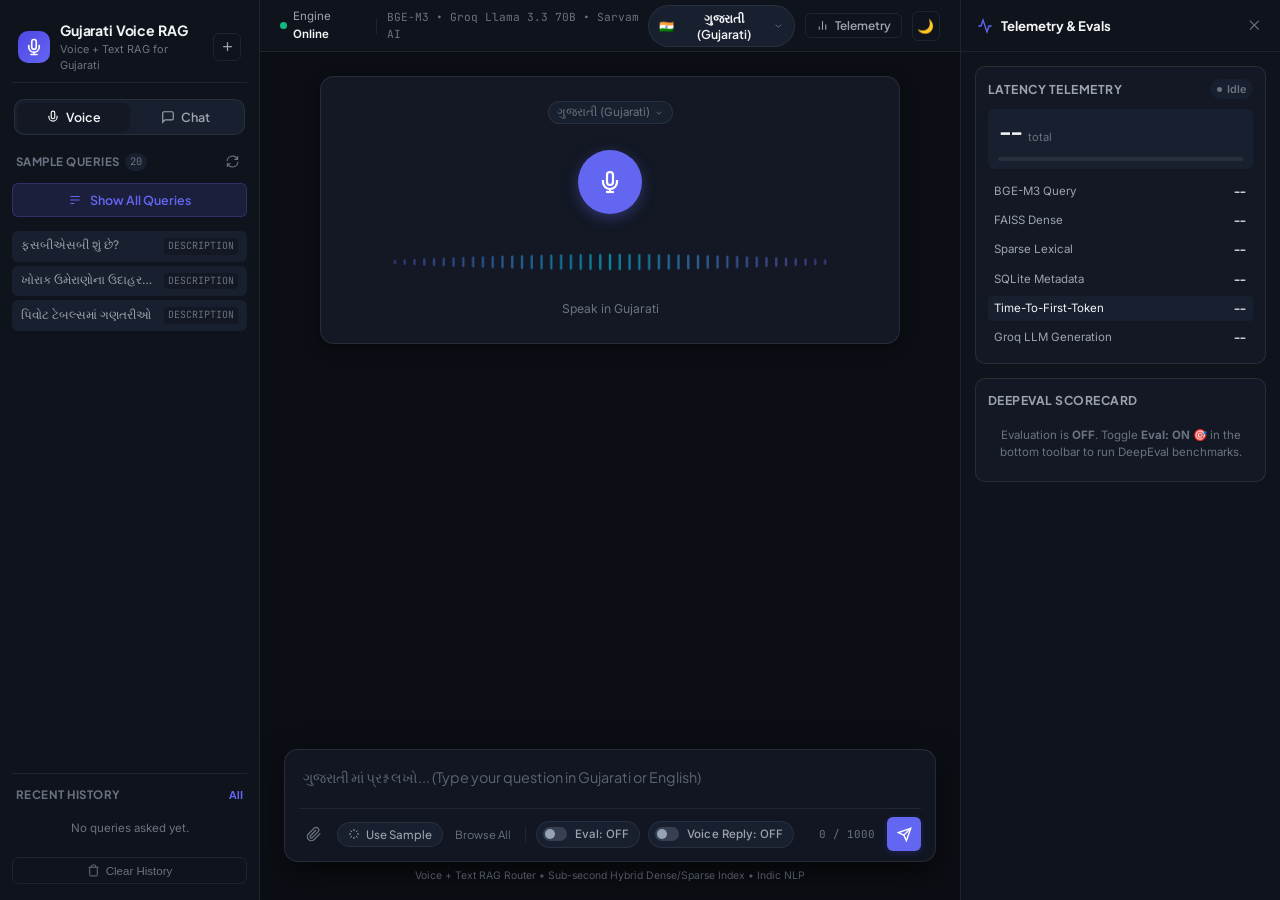
==== commit b7831c80: "improve the UI" ====
--- a/static/index.html
+++ b/static/index.html
@@ -3,87 +3,111 @@
 <head>
   <meta charset="UTF-8">
   <meta name="viewport" content="width=device-width, initial-scale=1.0">
-  <title>Voice + Text RAG — Multi-Language AI Assistant</title>
+  <title>Voice + Text RAG — Indic AI Platform</title>
   
   <meta http-equiv="Cache-Control" content="no-cache, no-store, must-revalidate">
   <meta http-equiv="Pragma" content="no-cache">
   <meta http-equiv="Expires" content="0">
   
-  <!-- Modern Google Fonts: Inter, Noto Sans Gujarati & Noto Sans Devanagari -->
+  <!-- Premium Fonts: Plus Jakarta Sans, Inter, JetBrains Mono, Noto Sans Gujarati & Devanagari -->
   <link rel="preconnect" href="https://fonts.googleapis.com">
   <link rel="preconnect" href="https://fonts.gstatic.com" crossorigin>
-  <link href="https://fonts.googleapis.com/css2?family=Inter:wght@300;400;500;600;700;800&family=Noto+Sans+Devanagari:wght@300;400;500;600;700;800&family=Noto+Sans+Gujarati:wght@300;400;500;600;700;800&display=swap" rel="stylesheet">
+  <link href="https://fonts.googleapis.com/css2?family=Plus+Jakarta+Sans:wght@400;500;600;700&family=Inter:wght@400;500;600;700&family=JetBrains+Mono:wght@400;500;600&family=Noto+Sans+Devanagari:wght@400;500;600;700&family=Noto+Sans+Gujarati:wght@400;500;600;700&display=swap" rel="stylesheet">
   
-  <link rel="stylesheet" href="/static/style.css?v=3.2.0">
+  <link rel="stylesheet" href="/static/style.css?v=4.4.0">
 </head>
-<body class="light-theme lang-gu">
+<body class="dark-theme lang-gu">
   <div class="app-layout">
     
     <!-- ======================================================== -->
-    <!-- LEFT SIDEBAR -->
+    <!-- LEFT SIDEBAR: MINIMAL & SOBER -->
     <!-- ======================================================== -->
     <aside class="sidebar-left">
       <!-- App Brand -->
-      <div class="brand-header">
-        <div class="brand-icon-wrapper">
-          <svg class="brand-icon" viewBox="0 0 24 24" fill="none" stroke="currentColor" stroke-width="2">
+      <div class="brand-row">
+        <div class="brand-logo-mark">
+          <svg viewBox="0 0 24 24" fill="none" stroke="currentColor" stroke-width="2.2" stroke-linecap="round" stroke-linejoin="round">
             <path d="M12 2a3 3 0 0 0-3 3v7a3 3 0 0 0 6 0V5a3 3 0 0 0-3-3Z"/>
             <path d="M19 10v2a7 7 0 0 1-14 0v-2"/>
             <line x1="12" x2="12" y1="19" y2="22"/>
             <line x1="8" x2="16" y1="22" y2="22"/>
           </svg>
         </div>
-        <div class="brand-text">
-          <h1 class="brand-title" id="brand-app-title">Voice RAG System</h1>
-          <p class="brand-subtitle" id="brand-app-subtitle">Gujarati & Hindi AI Assistant</p>
-        </div>
-      </div>
-
-      <!-- Mode Switcher Tabs -->
-      <div class="mode-switcher">
-        <button id="btn-mode-voice" class="mode-tab active" onclick="switchMode('voice')">
-          <span class="mode-icon">🎙️</span>
-          <span>Voice Mode</span>
+        <div class="brand-info">
+          <span class="brand-name" id="brand-app-title">Voice RAG</span>
+          <span class="brand-tagline" id="brand-app-subtitle">Indic AI Assistant</span>
+        </div>
+        <button class="new-chat-btn" onclick="startNewSession()" title="Start New Conversation">
+          <svg viewBox="0 0 24 24" fill="none" stroke="currentColor" stroke-width="2">
+            <path d="M12 5v14M5 12h14"/>
+          </svg>
         </button>
-        <button id="btn-mode-chat" class="mode-tab" onclick="switchMode('chat')">
-          <span class="mode-icon">💬</span>
-          <span>Chat Mode</span>
-        </button>
-      </div>
-
-      <!-- Best-Performing Queries Card -->
-      <div class="sidebar-card">
-        <div class="card-header-row">
-          <div class="header-left">
-            <span class="card-title-icon">🎯</span>
-            <h2 class="card-title" id="golden-dataset-title">Golden Dataset Queries</h2>
-          </div>
-          <div class="header-right" style="display: flex; align-items: center; gap: 6px;">
-            <button class="refresh-queries-btn" id="refresh-queries-btn" onclick="fetchSampleQueries()" title="Fetch New Random Queries from Golden Dataset">
-              🔄 <span>Refresh</span>
-            </button>
-            <span class="badge-count" id="sample-count">20</span>
-          </div>
-        </div>
+      </div>
+
+      <!-- Mode Switcher: Clean Minimal Segment -->
+      <div class="mode-switcher-container">
+        <div class="mode-switcher">
+          <button id="btn-mode-voice" class="mode-tab active" onclick="switchMode('voice')">
+            <svg class="tab-icon" viewBox="0 0 24 24" fill="none" stroke="currentColor" stroke-width="2">
+              <path d="M12 2a3 3 0 0 0-3 3v7a3 3 0 0 0 6 0V5a3 3 0 0 0-3-3Z"/>
+              <path d="M19 10v2a7 7 0 0 1-14 0v-2"/>
+            </svg>
+            <span>Voice</span>
+          </button>
+          <button id="btn-mode-chat" class="mode-tab" onclick="switchMode('chat')">
+            <svg class="tab-icon" viewBox="0 0 24 24" fill="none" stroke="currentColor" stroke-width="2">
+              <path d="M21 15a2 2 0 0 1-2 2H7l-4 4V5a2 2 0 0 1 2-2h14a2 2 0 0 1 2 2z"/>
+            </svg>
+            <span>Chat</span>
+          </button>
+        </div>
+      </div>
+
+      <!-- Sample Queries Section -->
+      <div class="sidebar-section sample-queries-section">
+        <div class="section-header">
+          <div class="section-title-wrap">
+            <span class="section-label" id="golden-dataset-title">Sample Queries</span>
+            <span class="count-pill" id="sample-count">20</span>
+          </div>
+          <button class="icon-btn-ghost refresh-btn" id="refresh-queries-btn" onclick="fetchSampleQueries()" title="Refresh Samples">
+            <svg viewBox="0 0 24 24" fill="none" stroke="currentColor" stroke-width="2">
+              <path d="M21.5 2v6h-6M2.5 22v-6h6M2 11.5a10 10 0 0 1 18.8-4.3M22 12.5a10 10 0 0 1-18.8 4.2"/>
+            </svg>
+          </button>
+        </div>
+
+        <!-- Sample Actions Group -->
+        <div class="sample-actions-card">
+          <!-- Button to rise and show all queries modal -->
+          <button class="btn-sample-browse" onclick="openAllQueriesModal()" title="View and browse all benchmark queries">
+            <svg viewBox="0 0 24 24" fill="none" stroke="currentColor" stroke-width="2">
+              <path d="M4 6h16M4 12h16M4 18h7"/>
+            </svg>
+            <span>Show All Queries</span>
+          </button>
+        </div>
+
         <div class="sample-queries-list" id="sample-queries-list">
-          <!-- Populated dynamically by JS from Golden Dataset based on active language -->
-        </div>
-      </div>
-
-      <!-- Asked Queries (Chat History) Card -->
-      <div class="sidebar-card history-card">
-        <div class="card-header-row">
-          <div class="header-left">
-            <span class="card-title-icon">🕒</span>
-            <h2 class="card-title">Asked Queries</h2>
-          </div>
-          <button class="link-btn" onclick="openHistoryModal()">View All</button>
+          <!-- Populated with top 3 compact preview chips -->
+        </div>
+      </div>
+
+      <!-- Recent History Section -->
+      <div class="sidebar-section history-section">
+        <div class="section-header">
+          <span class="section-label">Recent History</span>
+          <button class="link-btn-subtle" onclick="openHistoryModal()">All</button>
         </div>
         <div class="history-list" id="history-list">
-          <p class="empty-state-text">No queries asked yet.</p>
+          <p class="empty-state-text">No queries yet</p>
         </div>
         <button class="clear-history-btn" onclick="clearHistory()">
-          <span class="icon">🗑️</span> Clear History
+          <svg viewBox="0 0 24 24" fill="none" stroke="currentColor" stroke-width="1.8">
+            <polyline points="3 6 5 6 21 6"/>
+            <path d="M19 6v14a2 2 0 0 1-2 2H7a2 2 0 0 1-2-2V6m3 0V4a2 2 0 0 1 2-2h4a2 2 0 0 1 2 2v2"/>
+          </svg>
+          <span>Clear History</span>
         </button>
       </div>
     </aside>
@@ -99,427 +123,465 @@
         <div class="nav-left">
           <div class="status-pill" id="system-status-pill">
             <span class="status-dot"></span>
-            <span class="status-text">Model Status: <strong>Online</strong></span>
-          </div>
-        </div>
-
-        <div class="nav-center">
-          <div class="system-title">
-            <span class="system-logo">🧠</span>
-            <span class="system-name" id="nav-system-name">Voice + Text RAG Router</span>
-          </div>
+            <span class="status-text">Engine <strong>Online</strong></span>
+          </div>
+          <span class="nav-divider"></span>
+          <span class="nav-model-badge" id="nav-system-name">BGE-M3 • Groq Llama 3.3 70B • Sarvam AI</span>
         </div>
 
         <div class="nav-right">
-          <!-- Dynamic Language Selector Dropdown -->
+          <!-- Language Selector Dropdown -->
           <div class="lang-dropdown-wrapper" id="top-lang-dropdown">
-            <button class="lang-dropdown-btn" onclick="toggleLanguageMenu(event)" id="current-lang-btn" aria-haspopup="true" aria-expanded="false" title="Switch Language">
-              <span class="lang-globe-icon">🌐</span>
-              <span class="lang-label" id="current-lang-label">ગુજરાતી (Gujarati)</span>
-              <span class="lang-arrow">▾</span>
+            <button class="lang-pill-btn" onclick="toggleLanguageMenu(event)" id="current-lang-btn" aria-haspopup="true" aria-expanded="false">
+              <span class="lang-flag">🇮🇳</span>
+              <span class="lang-text" id="current-lang-label">ગુજરાતી</span>
+              <svg class="chevron-icon" viewBox="0 0 24 24" fill="none" stroke="currentColor" stroke-width="2">
+                <polyline points="6 9 12 15 18 9"/>
+              </svg>
             </button>
             <div class="lang-dropdown-menu" id="lang-dropdown-menu">
               <button class="lang-menu-item active" data-lang="gu" onclick="selectLanguage('gu', event)">
-                <span class="lang-badge-flag">🇮🇳</span>
+                <span class="lang-flag">🇮🇳</span>
                 <div class="lang-info">
                   <span class="lang-name">ગુજરાતી</span>
-                  <span class="lang-sub">Gujarati (gu-IN)</span>
+                  <span class="lang-meta">Gujarati (gu-IN)</span>
                 </div>
                 <span class="lang-check" id="check-gu">✓</span>
               </button>
               <button class="lang-menu-item" data-lang="hi" onclick="selectLanguage('hi', event)">
-                <span class="lang-badge-flag">🇮🇳</span>
+                <span class="lang-flag">🇮🇳</span>
                 <div class="lang-info">
                   <span class="lang-name">हिन्दी</span>
-                  <span class="lang-sub">Hindi (hi-IN)</span>
+                  <span class="lang-meta">Hindi (hi-IN)</span>
                 </div>
                 <span class="lang-check" id="check-hi" style="display: none;">✓</span>
               </button>
             </div>
           </div>
 
-          <!-- Theme Switcher -->
-          <button class="icon-action-btn" id="theme-toggle-btn" title="Toggle Light/Dark Theme" onclick="toggleTheme()">
-            <span id="theme-icon">☀️</span>
+          <!-- Inspector / Telemetry Panel Toggle -->
+          <button class="nav-action-btn" id="toggle-inspector-btn" onclick="toggleTelemetryPanel()" title="Toggle Telemetry & Metrics Panel">
+            <svg viewBox="0 0 24 24" fill="none" stroke="currentColor" stroke-width="2">
+              <line x1="18" y1="20" x2="18" y2="10"/>
+              <line x1="12" y1="20" x2="12" y2="4"/>
+              <line x1="6" y1="20" x2="6" y2="14"/>
+            </svg>
+            <span>Telemetry</span>
+          </button>
+
+          <!-- Theme Toggle Button -->
+          <button class="nav-icon-btn" id="theme-toggle-btn" title="Toggle Theme" onclick="toggleTheme()">
+            <span id="theme-icon">🌙</span>
           </button>
         </div>
       </header>
 
-      <!-- Dynamic Voice Interaction Stage (Prominent in Voice Mode) -->
-      <section class="voice-stage" id="voice-stage">
-        <div class="voice-stage-header">
-          <div class="voice-stage-title">
-            <span class="wave-icon">∿∿∿</span> Voice Interaction
-          </div>
-          <div class="voice-lang-pill" id="voice-lang-pill" onclick="toggleLanguageMenu(event)" title="Click to switch language">
-            <span class="lang-icon">文A</span>
-            <span id="voice-stage-lang-name">ગુજરાતી (Gujarati)</span>
-            <span class="pill-arrow">▾</span>
-          </div>
-        </div>
-
-        <!-- Animated Canvas Waveform Visualizer -->
-        <div class="waveform-container">
-          <canvas id="waveform-canvas" width="600" height="70"></canvas>
-        </div>
-
-        <!-- Central Glowing Microphone Control Button -->
-        <div class="mic-control-wrapper">
-          <button id="main-mic-btn" class="mic-hero-btn" onclick="toggleVoiceRecording()" title="Click to speak">
-            <div class="mic-pulse-ring ring-1"></div>
-            <div class="mic-pulse-ring ring-2"></div>
-            <svg class="mic-svg" viewBox="0 0 24 24" fill="none" stroke="currentColor" stroke-width="2.2">
-              <path d="M12 2a3 3 0 0 0-3 3v7a3 3 0 0 0 6 0V5a3 3 0 0 0-3-3Z"/>
-              <path d="M19 10v2a7 7 0 0 1-14 0v-2"/>
-              <line x1="12" x2="12" y1="19" y2="22"/>
-              <line x1="8" x2="16" y1="22" y2="22"/>
-            </svg>
-          </button>
-          
-          <div class="mic-status-row">
-            <div class="listening-pill" id="listening-indicator" style="display: none;">
-              <span class="listening-dot"></span>
-              <span>Listening...</span>
-            </div>
-            <div class="speak-prompt-pill" id="speak-prompt-pill">
-              <span id="speak-prompt-text">Speak in Gujarati</span>
-              <span class="audio-bars-mini"><span></span><span></span><span></span></span>
-            </div>
-          </div>
-        </div>
-
-        <!-- Voice Transcript Live Box -->
-        <div class="voice-transcript-card" id="voice-transcript-card" style="display: none;">
-          <div class="transcript-header">
-            <span class="mic-small-icon">🎙️</span>
-            <span class="transcript-title">Voice Transcript</span>
-            <span class="transcript-time" id="transcript-timestamp">11:24:31 AM</span>
-          </div>
-          <p class="transcript-body" id="transcript-text">...</p>
-        </div>
-      </section>
-
-      <!-- Chat Conversation Feed -->
-      <section class="chat-feed" id="chat-feed">
-        <!-- Messages will be appended dynamically by JavaScript -->
-      </section>
-
-      <!-- Bottom User Prompt Input Bar -->
-      <footer class="bottom-input-bar">
-        <div class="input-container">
-          <!-- Audio File Upload -->
-          <button class="input-action-btn" id="upload-audio-btn" title="Upload Audio File (WAV/MP3/M4A)" onclick="triggerAudioUpload()">
-            <svg viewBox="0 0 24 24" fill="none" stroke="currentColor" stroke-width="2">
-              <path d="m21.44 11.05-9.19 9.19a6 6 0 0 1-8.49-8.49l8.57-8.57A4 4 0 1 1 18 8.84l-8.59 8.57a2 2 0 0 1-2.83-2.83l8.49-8.48"/>
-            </svg>
-          </button>
-          <input type="file" id="audio-file-input" accept="audio/*" style="display: none;" onchange="handleAudioFileUpload(event)">
-
-          <!-- Text Query Input Area -->
-          <textarea 
-            id="query-input" 
-            class="query-textarea" 
-            placeholder="ગુજરાતી માં પ્રશ્ન લખો... (Type your question in Gujarati or English)" 
-            rows="1"
-            maxlength="1000"
-            oninput="handleInputResize(this)"
-            onkeydown="handleInputKeyDown(event)"
-          ></textarea>
-
-          <!-- Input Controls -->
-          <div class="input-trailing-controls">
-            <!-- Evaluation Toggle Button -->
-            <label class="eval-toggle-label" id="eval-toggle-label" title="Enable DeepEval Quality Evaluation">
-              <input type="checkbox" id="eval-toggle" onchange="handleEvalToggleChange(this)">
-              <span class="eval-checkbox-custom"></span>
-              <span class="eval-toggle-text" id="eval-toggle-text">Eval: OFF 🎯</span>
-            </label>
-
-            <!-- Voice Reply Toggle Button (Sarvam Bulbul v3) -->
-            <label class="tts-toggle-label" id="tts-toggle-label" title="Enable Voice Speech Reply (Sarvam Bulbul v3)">
-              <input type="checkbox" id="tts-toggle" onchange="handleTtsToggleChange(this)">
-              <span class="tts-checkbox-custom"></span>
-              <span class="tts-toggle-text" id="tts-toggle-text">Voice Reply: OFF 🔇</span>
-            </label>
-
-
-            <span class="char-counter" id="char-counter">0 / 1000</span>
-            <button id="send-query-btn" class="send-btn" onclick="submitCurrentQuery()" title="Send Question">
-              <svg viewBox="0 0 24 24" fill="none" stroke="currentColor" stroke-width="2.2">
-                <line x1="22" x2="11" y1="2" y2="13"/>
-                <polygon points="22 2 15 22 11 13 2 9 22 2"/>
+      <!-- Center Conversational & Hero Canvas -->
+      <div class="canvas-container">
+        
+        <!-- Voice Hero Stage (Visible in Voice Mode) -->
+        <section class="voice-stage" id="voice-stage">
+          <div class="voice-hero-card">
+            <div class="voice-lang-badge" id="voice-lang-pill" onclick="toggleLanguageMenu(event)">
+              <span id="voice-stage-lang-name">ગુજરાતી (Gujarati)</span>
+              <svg viewBox="0 0 24 24" fill="none" stroke="currentColor" stroke-width="2">
+                <polyline points="6 9 12 15 18 9"/>
               </svg>
-              <span>Send</span>
-            </button>
-          </div>
-        </div>
-
-        <div class="input-footer-note">
-          <span id="footer-system-note">Powered by Multi-Language Hybrid RAG • BGE-M3 + FAISS HNSW • Gujarati & Hindi NLP</span>
-          <span class="safety-badge">🛡️ Verified Engine</span>
+            </div>
+
+            <!-- Sleek Voice Orb & Microphone Button -->
+            <div class="voice-orb-wrapper">
+              <button id="main-mic-btn" class="mic-orb-btn" onclick="toggleVoiceRecording()" title="Click to speak">
+                <div class="orb-ring ring-outer"></div>
+                <div class="orb-ring ring-middle"></div>
+                <div class="orb-glow"></div>
+                <svg class="mic-svg" viewBox="0 0 24 24" fill="none" stroke="currentColor" stroke-width="2.2">
+                  <path d="M12 2a3 3 0 0 0-3 3v7a3 3 0 0 0 6 0V5a3 3 0 0 0-3-3Z"/>
+                  <path d="M19 10v2a7 7 0 0 1-14 0v-2"/>
+                  <line x1="12" x2="12" y1="19" y2="22"/>
+                  <line x1="8" x2="16" y1="22" y2="22"/>
+                </svg>
+              </button>
+            </div>
+
+            <!-- Waveform Canvas -->
+            <div class="waveform-box">
+              <canvas id="waveform-canvas" width="480" height="48"></canvas>
+            </div>
+
+            <!-- Status Indicator -->
+            <div class="voice-prompt-row">
+              <div class="listening-badge" id="listening-indicator" style="display: none;">
+                <span class="pulsing-dot"></span>
+                <span>Listening...</span>
+              </div>
+              <div class="speak-prompt-badge" id="speak-prompt-pill">
+                <span id="speak-prompt-text">Tap to speak</span>
+              </div>
+            </div>
+
+            <!-- Voice Transcript Card -->
+            <div class="voice-transcript-card" id="voice-transcript-card" style="display: none;">
+              <div class="transcript-meta">
+                <span>🎙️ Live Transcript</span>
+                <span class="transcript-time" id="transcript-timestamp">--</span>
+              </div>
+              <p class="transcript-text" id="transcript-text">...</p>
+            </div>
+          </div>
+        </section>
+
+        <!-- Chat Conversation Feed -->
+        <section class="chat-feed" id="chat-feed">
+          <!-- Populated dynamically by JavaScript -->
+        </section>
+
+      </div>
+
+      <!-- Floating Bottom Prompt Dock -->
+      <footer class="bottom-dock">
+        <div class="dock-container">
+          <!-- Textarea Input Area (Spacious & No Vertical Clipping) -->
+          <div class="dock-input-wrap">
+            <textarea 
+              id="query-input" 
+              class="dock-textarea" 
+              placeholder="ગુજરાતી માં પ્રશ્ન લખો... (Type your question in Gujarati or English)" 
+              rows="1"
+              maxlength="1000"
+              oninput="handleInputResize(this)"
+              onkeydown="handleInputKeyDown(event)"
+            ></textarea>
+          </div>
+
+          <!-- Bottom Action Bar / Toolbar Controls -->
+          <div class="dock-toolbar">
+            <div class="dock-toolbar-left">
+              <!-- Audio File Upload -->
+              <button class="dock-action-btn" id="upload-audio-btn" title="Upload Audio File (WAV/MP3)" onclick="triggerAudioUpload()">
+                <svg viewBox="0 0 24 24" fill="none" stroke="currentColor" stroke-width="2">
+                  <path d="m21.44 11.05-9.19 9.19a6 6 0 0 1-8.49-8.49l8.57-8.57A4 4 0 1 1 18 8.84l-8.59 8.57a2 2 0 0 1-2.83-2.83l8.49-8.48"/>
+                </svg>
+              </button>
+              <input type="file" id="audio-file-input" accept="audio/*" style="display: none;" onchange="handleAudioFileUpload(event)">
+
+              <!-- Use Sample Query Quick Action -->
+              <button class="dock-sample-btn" onclick="fillRandomSampleQuery()" title="Fill a random sample question into the input box">
+                <svg viewBox="0 0 24 24" fill="none" stroke="currentColor" stroke-width="2">
+                  <path d="M12 2v4M12 18v4M4.93 4.93l2.83 2.83M16.24 16.24l2.83 2.83M2 12h4M18 12h4M4.93 19.07l2.83-2.83M16.24 7.76l2.83-2.83"/>
+                </svg>
+                <span>Use Sample</span>
+              </button>
+
+              <button class="dock-subtle-link" onclick="openAllQueriesModal()" title="View and browse all benchmark queries">
+                <span>Browse All</span>
+              </button>
+
+              <span class="dock-separator"></span>
+
+              <!-- Eval Toggle Switch -->
+              <label class="toggle-pill" id="eval-toggle-label" title="Enable DeepEval Quality Evaluation">
+                <input type="checkbox" id="eval-toggle" onchange="handleEvalToggleChange(this)">
+                <span class="toggle-switch">
+                  <span class="toggle-slider"></span>
+                </span>
+                <span class="toggle-text" id="eval-toggle-text">Eval: OFF</span>
+              </label>
+
+              <!-- TTS Voice Reply Toggle Switch -->
+              <label class="toggle-pill" id="tts-toggle-label" title="Enable Voice Speech Audio Reply">
+                <input type="checkbox" id="tts-toggle" onchange="handleTtsToggleChange(this)">
+                <span class="toggle-switch">
+                  <span class="toggle-slider"></span>
+                </span>
+                <span class="toggle-text" id="tts-toggle-text">Voice Reply: OFF</span>
+              </label>
+            </div>
+
+            <div class="dock-toolbar-right">
+              <span class="dock-counter" id="char-counter">0 / 1000</span>
+
+              <!-- Send Button -->
+              <button id="send-query-btn" class="dock-send-btn" onclick="submitCurrentQuery()" title="Send Question (Enter)">
+                <svg viewBox="0 0 24 24" fill="none" stroke="currentColor" stroke-width="2.2">
+                  <line x1="22" y1="2" x2="11" y2="13"/>
+                  <polygon points="22 2 15 22 11 13 2 9 22 2"/>
+                </svg>
+              </button>
+            </div>
+          </div>
+        </div>
+
+        <div class="dock-caption">
+          <span id="footer-system-note">Voice + Text RAG Router • Sub-second Hybrid Dense/Sparse Index • Indic NLP</span>
         </div>
       </footer>
     </main>
 
 
     <!-- ======================================================== -->
-    <!-- RIGHT SIDEBAR (LATENCY & EVALUATION SCORECARDS) -->
+    <!-- RIGHT SIDEBAR: SLEEK TELEMETRY & METRICS INSPECTOR -->
     <!-- ======================================================== -->
-    <aside class="sidebar-right">
-      
-      <!-- Response Latency Profiler Card -->
-      <div class="sidebar-card latency-card">
-        <div class="card-header-row">
-          <div class="header-left">
-            <span class="card-title-icon">⏱️</span>
-            <h2 class="card-title">Response Latency</h2>
-          </div>
-          <span class="realtime-badge">Real-time</span>
-        </div>
-
-        <div class="latency-main-display">
-          <div class="latency-value-row">
-            <span class="latency-label">Total Latency:</span>
-            <span class="latency-big-number" id="latency-total-val">--</span>
-          </div>
-
-          <!-- Color Gauge Bar (0s -> 4s) -->
-          <div class="gauge-bar-container">
-            <div class="gauge-bar-track">
-              <div class="gauge-zone zone-green" style="width: 25%;"></div>
-              <div class="gauge-zone zone-yellow" style="width: 25%;"></div>
-              <div class="gauge-zone zone-orange" style="width: 25%;"></div>
-              <div class="gauge-zone zone-red" style="width: 25%;"></div>
-              <div class="gauge-needle" id="gauge-needle" style="left: 0%;"></div>
-            </div>
-            <div class="gauge-labels">
-              <span>0</span>
-              <span>1 sec</span>
-              <span>2 sec</span>
-              <span>3 sec</span>
-              <span>4 sec</span>
-            </div>
-          </div>
-          
-          <div class="latency-status-tag" id="latency-rating-tag">
-            <span class="dot"></span>
-            <span id="latency-rating-text">Awaiting Query...</span>
-          </div>
-        </div>
-
-        <!-- Detailed Stage Breakdown Accordion -->
-        <div class="latency-breakdown-list" id="latency-breakdown-list">
-          <div class="timing-chip" id="chip-stt" style="display: none;">
-            <span class="chip-name">🎙️ Audio STT:</span>
-            <span class="chip-val" id="time-stt">--</span>
-          </div>
-          <div class="timing-chip">
-            <span class="chip-name">🔍 BGE-M3 Encoding:</span>
-            <span class="chip-val" id="time-encoding">--</span>
-          </div>
-          <div class="timing-chip">
-            <span class="chip-name">⚡ FAISS Dense:</span>
-            <span class="chip-val" id="time-dense">--</span>
-          </div>
-          <div class="timing-chip">
-            <span class="chip-name">📊 Sparse Lexical:</span>
-            <span class="chip-val" id="time-sparse">--</span>
-          </div>
-          <div class="timing-chip">
-            <span class="chip-name">🗄️ SQLite Metadata:</span>
-            <span class="chip-val" id="time-metadata">--</span>
-          </div>
-          <div class="timing-chip">
-            <span class="chip-name">⚡ Time-To-First-Token:</span>
-            <span class="chip-val highlight" id="time-ttft">--</span>
-          </div>
-          <div class="timing-chip">
-            <span class="chip-name">🤖 Groq LLM:</span>
-            <span class="chip-val" id="time-llm">--</span>
-          </div>
-          <div class="timing-chip" id="chip-eval" style="display: none;">
-            <span class="chip-name">🎯 DeepEval:</span>
-            <span class="chip-val" id="time-eval">--</span>
-          </div>
-        </div>
-      </div>
-
-      <!-- Live RAGAS Evaluation Card -->
-      <div class="sidebar-card eval-card" id="sidebar-eval-card">
-        <div class="card-header-row">
-          <div class="header-left">
-            <span class="card-title-icon">🎯</span>
-            <h2 class="card-title">DeepEval Quality Scorecard</h2>
-          </div>
-          <div class="eval-header-badges">
-            <span class="badge-status-golden" id="badge-golden-status" style="display: none;">
-              <span class="badge-dot"></span> Golden ✨
-            </span>
-            <span class="badge-status-open" id="badge-open-status" style="display: none;">
-              <span class="badge-dot"></span> Open Query
-            </span>
-          </div>
-        </div>
-
-        <div class="eval-empty-state" id="eval-empty-state">
-          <div class="empty-icon-circle">🎯</div>
-          <h3 class="empty-title">DeepEval Evaluation</h3>
-          <p class="empty-desc">Evaluation is currently <strong>OFF</strong> for fast answers. Turn on <strong>"Eval: ON 🎯"</strong> in the bottom toolbar if you wish to run the quality evaluation pipeline.</p>
-        </div>
-
-        <div class="eval-score-content" id="eval-score-content" style="display: none;">
-          <!-- Overall Composite Score Hero Card -->
-          <div class="overall-hero-card" id="overall-hero-card">
-            <div class="overall-score-dial">
-              <div class="score-ring-container">
-                <svg class="score-svg-ring" viewBox="0 0 64 64">
-                  <circle class="score-ring-bg" cx="32" cy="32" r="26"></circle>
-                  <circle class="score-ring-bar" id="score-ring-bar" cx="32" cy="32" r="26"></circle>
+    <aside class="sidebar-right" id="telemetry-panel">
+      <div class="inspector-header">
+        <div class="inspector-title-wrap">
+          <svg viewBox="0 0 24 24" fill="none" stroke="currentColor" stroke-width="2">
+            <polyline points="22 12 18 12 15 21 9 3 6 12 2 12"/>
+          </svg>
+          <span class="inspector-title">Telemetry & Evals</span>
+        </div>
+        <button class="close-inspector-btn" onclick="toggleTelemetryPanel()" title="Collapse Panel">✕</button>
+      </div>
+
+      <div class="inspector-scroll-body">
+        
+        <!-- Latency Profiler Section -->
+        <div class="inspector-card">
+          <div class="card-top-row">
+            <span class="card-heading">Latency Telemetry</span>
+            <div class="latency-rating-pill" id="latency-rating-tag">
+              <span class="rating-dot"></span>
+              <span id="latency-rating-text">Idle</span>
+            </div>
+          </div>
+
+          <div class="latency-hero-row">
+            <div class="latency-primary-readout">
+              <span class="latency-val" id="latency-total-val">--</span>
+              <span class="latency-unit">total</span>
+            </div>
+
+            <!-- Minimalist Speedometer Bar -->
+            <div class="meter-bar-track">
+              <div class="meter-fill" id="gauge-needle" style="width: 0%;"></div>
+            </div>
+          </div>
+
+          <!-- Stage Breakdown -->
+          <div class="latency-stage-list" id="latency-breakdown-list">
+            <div class="stage-item" id="chip-stt" style="display: none;">
+              <span class="stage-label">Audio STT</span>
+              <span class="stage-time" id="time-stt">--</span>
+            </div>
+            <div class="stage-item">
+              <span class="stage-label">BGE-M3 Query</span>
+              <span class="stage-time" id="time-encoding">--</span>
+            </div>
+            <div class="stage-item">
+              <span class="stage-label">FAISS Dense</span>
+              <span class="stage-time" id="time-dense">--</span>
+            </div>
+            <div class="stage-item">
+              <span class="stage-label">Sparse Lexical</span>
+              <span class="stage-time" id="time-sparse">--</span>
+            </div>
+            <div class="stage-item">
+              <span class="stage-label">SQLite Metadata</span>
+              <span class="stage-time" id="time-metadata">--</span>
+            </div>
+            <div class="stage-item highlight">
+              <span class="stage-label">Time-To-First-Token</span>
+              <span class="stage-time" id="time-ttft">--</span>
+            </div>
+            <div class="stage-item">
+              <span class="stage-label">Groq LLM Generation</span>
+              <span class="stage-time" id="time-llm">--</span>
+            </div>
+            <div class="stage-item" id="chip-eval" style="display: none;">
+              <span class="stage-label">DeepEval Evaluation</span>
+              <span class="stage-time" id="time-eval">--</span>
+            </div>
+          </div>
+        </div>
+
+        <!-- DeepEval Quality Scorecard Section -->
+        <div class="inspector-card" id="sidebar-eval-card">
+          <div class="card-top-row">
+            <span class="card-heading">DeepEval Scorecard</span>
+            <div class="eval-status-tags">
+              <span class="status-tag-golden" id="badge-golden-status" style="display: none;">Golden ✨</span>
+              <span class="status-tag-open" id="badge-open-status" style="display: none;">Open</span>
+            </div>
+          </div>
+
+          <!-- Empty State (when eval is off) -->
+          <div class="eval-empty-state" id="eval-empty-state">
+            <p>Evaluation is <strong>OFF</strong>. Toggle <strong>Eval: ON 🎯</strong> in the bottom toolbar to run DeepEval benchmarks.</p>
+          </div>
+
+          <!-- Evaluated Score Content -->
+          <div class="eval-score-content" id="eval-score-content" style="display: none;">
+            
+            <!-- Composite Score Row -->
+            <div class="score-summary-row" id="overall-hero-card">
+              <div class="score-dial-wrap">
+                <svg class="score-svg-circle" viewBox="0 0 64 64">
+                  <circle class="circle-bg" cx="32" cy="32" r="26"></circle>
+                  <circle class="circle-bar" id="score-ring-bar" cx="32" cy="32" r="26"></circle>
                 </svg>
-                <div class="score-ring-content">
-                  <span class="overall-score-val" id="eval-overall-score">--</span>
-                  <span class="overall-score-unit">/ 1.00</span>
-                </div>
-              </div>
-            </div>
-            <div class="overall-details">
-              <div class="quality-verdict-tag" id="eval-verdict-tag">
-                <span class="verdict-dot"></span>
-                <span id="eval-verdict-text">High Quality</span>
-              </div>
-              <div class="overall-meta-pills">
-                <div class="meta-pill">
-                  <span class="pill-label">Type:</span>
-                  <span class="pill-val" id="eval-query-type">ENTITY</span>
-                </div>
-                <div class="meta-pill">
-                  <span class="pill-label">ID:</span>
-                  <span class="pill-val" id="eval-query-id">#443967</span>
-                </div>
-              </div>
-            </div>
-          </div>
-
-          <!-- DeepEval Metric Cards with Progress Meters -->
-          <div class="metric-section-title">Quality Metrics</div>
-          <div class="metric-progress-list">
-            <!-- Answer Correctness -->
-            <div class="metric-card">
-              <div class="metric-header">
-                <div class="metric-title-group">
-                  <span class="metric-icon">🎯</span>
-                  <span class="metric-name">Answer Correctness</span>
-                </div>
-                <span class="metric-score-badge badge-correctness" id="m-correctness">0.00</span>
-              </div>
-              <div class="progress-track">
-                <div class="progress-fill fill-correctness" id="bar-correctness" style="width: 0%;"></div>
-              </div>
-            </div>
-
-            <!-- Faithfulness -->
-            <div class="metric-card">
-              <div class="metric-header">
-                <div class="metric-title-group">
-                  <span class="metric-icon">🛡️</span>
-                  <span class="metric-name">Faithfulness (Groundedness)</span>
-                </div>
-                <span class="metric-score-badge badge-faithfulness" id="m-faithfulness">0.00</span>
-              </div>
-              <div class="progress-track">
-                <div class="progress-fill fill-faithfulness" id="bar-faithfulness" style="width: 0%;"></div>
-              </div>
-            </div>
-
-            <!-- Answer Relevance -->
-            <div class="metric-card">
-              <div class="metric-header">
-                <div class="metric-title-group">
-                  <span class="metric-icon">💬</span>
-                  <span class="metric-name">Answer Relevance</span>
-                </div>
-                <span class="metric-score-badge badge-relevance" id="m-relevance">0.00</span>
-              </div>
-              <div class="progress-track">
-                <div class="progress-fill fill-relevance" id="bar-relevance" style="width: 0%;"></div>
-              </div>
-            </div>
-
-            <!-- Semantic Similarity -->
-            <div class="metric-card">
-              <div class="metric-header">
-                <div class="metric-title-group">
-                  <span class="metric-icon">🧠</span>
-                  <span class="metric-name">Semantic Similarity (BGE-M3)</span>
-                </div>
-                <span class="metric-score-badge badge-similarity" id="m-similarity">0.00</span>
-              </div>
-              <div class="progress-track">
-                <div class="progress-fill fill-similarity" id="bar-similarity" style="width: 0%;"></div>
-              </div>
-            </div>
-
-            <!-- Context Recall -->
-            <div class="metric-card">
-              <div class="metric-header">
-                <div class="metric-title-group">
-                  <span class="metric-icon">📚</span>
-                  <span class="metric-name">Context Recall (Hit@K)</span>
-                </div>
-                <span class="metric-score-badge badge-recall" id="m-recall">0.00</span>
-              </div>
-              <div class="progress-track">
-                <div class="progress-fill fill-recall" id="bar-recall" style="width: 0%;"></div>
-              </div>
-            </div>
-          </div>
-
-          <!-- Ground Truth Reference Box (Prominent & Always Visible when Evaluated) -->
-          <div class="ground-truth-card" id="gt-box">
-            <div class="gt-card-header">
-              <div class="gt-title-group">
-                <span class="gt-icon">🎯</span>
-                <span class="gt-title">Ground Truth Answer</span>
-                <span class="gt-badge" id="gt-badge">Verified Target</span>
-              </div>
-              <div class="gt-actions">
-                <button class="gt-action-btn" id="gt-copy-btn" title="Copy Ground Truth" onclick="copyGroundTruth()">📋 Copy</button>
-                <button class="gt-action-btn" id="gt-speak-btn" title="Speak Ground Truth" onclick="speakGroundTruth()">🔊</button>
-              </div>
-            </div>
-            <div class="gt-card-body">
-              <p class="gt-text" id="gt-text">--</p>
-            </div>
-          </div>
-
-          <!-- LLM Judge Verdict Explanation Note -->
-          <div class="eval-explanation-box" id="eval-explanation-box">
-            <div class="exp-header">
-              <span class="exp-icon">⚖️</span>
-              <span class="exp-title">Judge Rationale</span>
-            </div>
-            <p class="exp-text" id="eval-explanation-text">--</p>
-          </div>
-        </div>
+                <div class="score-dial-text">
+                  <span class="score-number" id="eval-overall-score">--</span>
+                </div>
+              </div>
+
+              <div class="score-meta-col">
+                <div class="verdict-tag" id="eval-verdict-tag">
+                  <span id="eval-verdict-text">High Quality</span>
+                </div>
+                <div class="query-meta-tags">
+                  <span class="meta-tag" id="eval-query-type">ENTITY</span>
+                  <span class="meta-tag" id="eval-query-id">#--</span>
+                </div>
+              </div>
+            </div>
+
+            <!-- Metric Progress Bars -->
+            <div class="metric-meter-list">
+              <div class="metric-row">
+                <div class="metric-labels">
+                  <span>Answer Correctness</span>
+                  <span class="metric-val" id="m-correctness">--</span>
+                </div>
+                <div class="metric-track">
+                  <div class="metric-fill fill-cyan" id="bar-correctness" style="width: 0%;"></div>
+                </div>
+              </div>
+
+              <div class="metric-row">
+                <div class="metric-labels">
+                  <span>Faithfulness (Groundedness)</span>
+                  <span class="metric-val" id="m-faithfulness">--</span>
+                </div>
+                <div class="metric-track">
+                  <div class="metric-fill fill-emerald" id="bar-faithfulness" style="width: 0%;"></div>
+                </div>
+              </div>
+
+              <div class="metric-row">
+                <div class="metric-labels">
+                  <span>Answer Relevance</span>
+                  <span class="metric-val" id="m-relevance">--</span>
+                </div>
+                <div class="metric-track">
+                  <div class="metric-fill fill-violet" id="bar-relevance" style="width: 0%;"></div>
+                </div>
+              </div>
+
+              <div class="metric-row">
+                <div class="metric-labels">
+                  <span>Semantic Similarity</span>
+                  <span class="metric-val" id="m-similarity">--</span>
+                </div>
+                <div class="metric-track">
+                  <div class="metric-fill fill-indigo" id="bar-similarity" style="width: 0%;"></div>
+                </div>
+              </div>
+
+              <div class="metric-row">
+                <div class="metric-labels">
+                  <span>Context Recall</span>
+                  <span class="metric-val" id="m-recall">--</span>
+                </div>
+                <div class="metric-track">
+                  <div class="metric-fill fill-amber" id="bar-recall" style="width: 0%;"></div>
+                </div>
+              </div>
+            </div>
+
+            <!-- Ground Truth Box -->
+            <div class="ground-truth-box" id="gt-box">
+              <div class="gt-header">
+                <span class="gt-title" id="gt-badge">Ground Truth Target</span>
+                <div class="gt-btn-group">
+                  <button class="gt-btn" id="gt-copy-btn" title="Copy Ground Truth" onclick="copyGroundTruth()">Copy</button>
+                  <button class="gt-btn" id="gt-speak-btn" title="Speak Ground Truth" onclick="speakGroundTruth()">Speak</button>
+                </div>
+              </div>
+              <p class="gt-body" id="gt-text">--</p>
+            </div>
+
+            <!-- Judge Rationale Box -->
+            <div class="rationale-box" id="eval-explanation-box">
+              <div class="rationale-title">Judge Rationale</div>
+              <p class="rationale-body" id="eval-explanation-text">--</p>
+            </div>
+
+          </div>
+        </div>
+
       </div>
     </aside>
 
+  </div>
+
+  <!-- All Sample Queries Modal / Bottom Sheet ("rises the all queries") -->
+  <div class="modal-backdrop" id="all-queries-modal" style="display: none;" onclick="closeAllQueriesModal(event)">
+    <div class="modal-card modal-queries-card" onclick="event.stopPropagation()">
+      <div class="modal-header">
+        <div class="modal-title-group">
+          <div class="modal-title-row">
+            <svg class="modal-header-icon" viewBox="0 0 24 24" fill="none" stroke="currentColor" stroke-width="2">
+              <path d="M4 6h16M4 12h16M4 18h7"/>
+            </svg>
+            <h3>Benchmark Sample Queries</h3>
+            <span class="count-pill" id="modal-queries-count">20</span>
+          </div>
+          <span class="modal-subtitle">Choose a query to fill directly into the input box or run immediately</span>
+        </div>
+        <div class="modal-header-actions">
+          <button class="icon-btn-ghost refresh-btn" id="modal-refresh-queries-btn" onclick="refreshModalSampleQueries()" title="Shuffle & Reload Samples">
+            <svg viewBox="0 0 24 24" fill="none" stroke="currentColor" stroke-width="2">
+              <path d="M21.5 2v6h-6M2.5 22v-6h6M2 11.5a10 10 0 0 1 18.8-4.3M22 12.5a10 10 0 0 1-18.8 4.2"/>
+            </svg>
+          </button>
+          <button class="modal-close-btn" onclick="closeAllQueriesModal()">&times;</button>
+        </div>
+      </div>
+
+      <!-- Quick Search & Category Filter Bar -->
+      <div class="modal-search-wrap">
+        <div class="search-input-box">
+          <svg viewBox="0 0 24 24" fill="none" stroke="currentColor" stroke-width="2">
+            <circle cx="11" cy="11" r="8"/>
+            <line x1="21" y1="21" x2="16.65" y2="16.65"/>
+          </svg>
+          <input 
+            type="text" 
+            id="query-modal-search" 
+            class="modal-search-input" 
+            placeholder="Search benchmark questions..." 
+            oninput="handleModalSearchInput()"
+          >
+        </div>
+        <div class="modal-category-filters" id="modal-category-filters">
+          <button class="cat-filter-btn active" data-cat="all" onclick="filterModalByCategory('all')">All</button>
+          <button class="cat-filter-btn" data-cat="description" onclick="filterModalByCategory('description')">Description</button>
+          <button class="cat-filter-btn" data-cat="entity" onclick="filterModalByCategory('entity')">Entity</button>
+          <button class="cat-filter-btn" data-cat="factoid" onclick="filterModalByCategory('factoid')">Factoid</button>
+          <button class="cat-filter-btn" data-cat="numeric" onclick="filterModalByCategory('numeric')">Numeric</button>
+        </div>
+      </div>
+
+      <div class="modal-body modal-queries-body" id="modal-all-queries-list">
+        <!-- Rendered by JavaScript -->
+      </div>
+    </div>
   </div>
 
   <!-- History Modal Dialog -->
   <div class="modal-backdrop" id="history-modal" style="display: none;" onclick="closeHistoryModal(event)">
     <div class="modal-card" onclick="event.stopPropagation()">
       <div class="modal-header">
-        <h2>🕒 Query & Answer History</h2>
+        <h3>Query & Answer History</h3>
         <button class="modal-close-btn" onclick="closeHistoryModal()">&times;</button>
       </div>
       <div class="modal-body" id="modal-history-list">
-        <!-- Filled by JS -->
+        <!-- Populated dynamically -->
       </div>
     </div>
   </div>
 
   <!-- Application Logic -->
-  <script src="/static/app.js?v=3.2.0"></script>
+  <script src="/static/app.js?v=4.4.0"></script>
 </body>
 </html>
--- a/static/style.css
+++ b/static/style.css
@@ -1,108 +1,104 @@
 /* ============================================================
-   Gujarati Voice & Text RAG — Modern Dashboard Design System
+   Voice + Text RAG — Clean, Sober, Professional Design System
+   Architecture: Minimalist Conversational AI Workspace
    ============================================================ */
 
+/* ------------------------------------------------------------
+   1. Design Tokens & Root Variables
+   ------------------------------------------------------------ */
+
 :root {
-  /* Light Theme */
-  --bg-app: #f8fafc;
+  /* Neutral Palette (Light Mode) */
+  --bg-app: #f9fafb;
   --bg-sidebar: #ffffff;
   --bg-card: #ffffff;
-  --bg-card-hover: #f1f5f9;
-  --bg-input: #ffffff;
-  --bg-hover: #f1f5f9;
-  --bg-chat-user: #0284c7;
-  --bg-chat-user-text: #ffffff;
-  --bg-chat-bot: #ffffff;
-  --bg-chat-bot-border: #e2e8f0;
-
-  --text-primary: #0f172a;
-  --text-secondary: #475569;
-  --text-muted: #94a3b8;
+  --bg-card-subtle: #f3f4f6;
+  --bg-dock: rgba(255, 255, 255, 0.92);
+  --bg-hover: #f3f4f6;
+
+  --border-subtle: #e5e7eb;
+  --border-card: #e5e7eb;
+  --border-focus: #4f46e5;
+
+  --text-main: #111827;
+  --text-muted: #4b5563;
+  --text-dim: #9ca3af;
   --text-inverse: #ffffff;
 
-  --border-color: #e2e8f0;
-  --border-light: #f1f5f9;
-
-  --primary: #2563eb;
-  --primary-hover: #1d4ed8;
-  --primary-light: #eff6ff;
-  --primary-glow: rgba(37, 99, 235, 0.15);
+  --primary: #4f46e5;
+  --primary-hover: #4338ca;
+  --primary-light: #eef2ff;
 
   --success: #10b981;
-  --success-light: #ecfdf5;
   --warning: #f59e0b;
-  --warning-light: #fffbeb;
   --danger: #ef4444;
-  --danger-light: #fef2f2;
-
-  --radius-sm: 8px;
-  --radius-md: 12px;
-  --radius-lg: 16px;
+
+  --font-sans: 'Plus Jakarta Sans', 'Inter', -apple-system, BlinkMacSystemFont, sans-serif;
+  --font-body: 'Inter', -apple-system, BlinkMacSystemFont, sans-serif;
+  --font-mono: 'JetBrains Mono', ui-monospace, SFMono-Regular, monospace;
+
+  --radius-xs: 4px;
+  --radius-sm: 6px;
+  --radius-md: 10px;
+  --radius-lg: 14px;
   --radius-full: 9999px;
 
-  --shadow-sm: 0 1px 3px rgba(0, 0, 0, 0.06);
-  --shadow-md: 0 4px 6px -1px rgba(0, 0, 0, 0.08);
-  --shadow-lg: 0 10px 15px -3px rgba(0, 0, 0, 0.1);
-
-  --font-main: 'Inter', system-ui, -apple-system, sans-serif;
-  --font-gujarati: 'Noto Sans Gujarati', 'Inter', system-ui, sans-serif;
-  --font-hindi: 'Noto Sans Devanagari', 'Inter', system-ui, sans-serif;
-}
+  --shadow-sm: 0 1px 2px 0 rgba(0, 0, 0, 0.04);
+  --shadow-card: 0 1px 3px 0 rgba(0, 0, 0, 0.05), 0 1px 2px -1px rgba(0, 0, 0, 0.05);
+  --shadow-dock: 0 10px 25px -5px rgba(0, 0, 0, 0.08), 0 8px 10px -6px rgba(0, 0, 0, 0.04);
+  --shadow-floating: 0 20px 30px -10px rgba(0, 0, 0, 0.15);
+
+  --transition-fast: 0.15s ease;
+  --transition-base: 0.25s cubic-bezier(0.16, 1, 0.3, 1);
+}
+
+/* ------------------------------------------------------------
+   Dark Theme (Obsidian & Graphite — Sober & Executive)
+   ------------------------------------------------------------ */
 
 body.dark-theme {
-  /* Ultra-sleek Modern Dark Palette */
-  --bg-app: #090d16;
-  --bg-sidebar: #0f172a;
-  --bg-card: #1e293b;
-  --bg-card-hover: #2d3b4e;
-  --bg-input: #151d2c;
-  --bg-hover: #1e293b;
-  --bg-chat-user: #2563eb;
-  --bg-chat-user-text: #ffffff;
-  --bg-chat-bot: #162032;
-  --bg-chat-bot-border: #2b394e;
-
-  --text-primary: #f8fafc;
-  --text-secondary: #94a3b8;
-  --text-muted: #64748b;
-  --text-inverse: #0f172a;
-
-  --border-color: #233044;
-  --border-light: #182232;
-
-  --primary: #3b82f6;
-  --primary-hover: #60a5fa;
-  --primary-light: rgba(59, 130, 246, 0.15);
-  --primary-glow: rgba(59, 130, 246, 0.25);
-
-  --success: #10b981;
-  --success-light: rgba(16, 185, 129, 0.15);
-  --warning: #f59e0b;
-  --warning-light: rgba(245, 158, 11, 0.15);
-  --danger: #ef4444;
-  --danger-light: rgba(239, 68, 68, 0.15);
+  --bg-app: #0b0e14;
+  --bg-sidebar: #0f131c;
+  --bg-card: #131824;
+  --bg-card-subtle: #181f2e;
+  --bg-dock: rgba(19, 24, 36, 0.94);
+  --bg-hover: #1c2436;
+
+  --border-subtle: rgba(255, 255, 255, 0.07);
+  --border-card: rgba(255, 255, 255, 0.09);
+  --border-focus: #6366f1;
+
+  --text-main: #f3f4f6;
+  --text-muted: #9ca3af;
+  --text-dim: #6b7280;
+  --text-inverse: #0b0e14;
+
+  --primary: #6366f1;
+  --primary-hover: #818cf8;
+  --primary-light: rgba(99, 102, 241, 0.15);
 
   --shadow-sm: 0 1px 3px rgba(0, 0, 0, 0.3);
-  --shadow-md: 0 4px 12px rgba(0, 0, 0, 0.45);
-  --shadow-lg: 0 10px 25px rgba(0, 0, 0, 0.6);
-}
-
-/* ============================================================
-   Base Reset & Layout Setup
-   ============================================================ */
-
-* {
+  --shadow-card: 0 4px 14px rgba(0, 0, 0, 0.4);
+  --shadow-dock: 0 12px 30px rgba(0, 0, 0, 0.55), 0 0 1px rgba(255, 255, 255, 0.1);
+  --shadow-floating: 0 24px 48px rgba(0, 0, 0, 0.7);
+}
+
+/* ------------------------------------------------------------
+   2. Base Reset & Structure
+   ------------------------------------------------------------ */
+
+*, *::before, *::after {
+  box-sizing: border-box;
   margin: 0;
   padding: 0;
-  box-sizing: border-box;
 }
 
 html, body {
   width: 100%;
   height: 100%;
-  font-family: var(--font-main);
+  font-family: var(--font-body);
   background-color: var(--bg-app);
-  color: var(--text-primary);
+  color: var(--text-main);
   overflow: hidden;
   line-height: 1.5;
   -webkit-font-smoothing: antialiased;
@@ -110,88 +106,131 @@
 
 .app-layout {
   display: grid;
-  grid-template-columns: 290px 1fr 370px;
+  grid-template-columns: 260px 1fr 320px;
   width: 100vw;
   height: 100vh;
   overflow: hidden;
-}
-
-/* Scrollbar Customization */
+  transition: grid-template-columns var(--transition-base);
+}
+
+.app-layout.inspector-collapsed {
+  grid-template-columns: 260px 1fr 0px;
+}
+
+/* Scrollbars */
 ::-webkit-scrollbar {
-  width: 6px;
-  height: 6px;
+  width: 4px;
+  height: 4px;
 }
 ::-webkit-scrollbar-track {
   background: transparent;
 }
 ::-webkit-scrollbar-thumb {
-  background: #cbd5e1;
+  background: rgba(156, 163, 175, 0.3);
   border-radius: var(--radius-full);
 }
 ::-webkit-scrollbar-thumb:hover {
-  background: #94a3b8;
-}
-
-/* ============================================================
-   LEFT SIDEBAR
-   ============================================================ */
+  background: rgba(156, 163, 175, 0.5);
+}
+
+/* ------------------------------------------------------------
+   3. Left Sidebar: Compact, Clean, Functional
+   ------------------------------------------------------------ */
 
 .sidebar-left {
   background: var(--bg-sidebar);
-  border-right: 1px solid var(--border-color);
-  display: flex;
-  flex-direction: column;
-  padding: 20px 16px;
-  gap: 18px;
+  border-right: 1px solid var(--border-subtle);
+  display: flex;
+  flex-direction: column;
+  padding: 16px 12px;
+  gap: 16px;
   overflow-y: auto;
   z-index: 10;
 }
 
-.brand-header {
-  display: flex;
-  align-items: center;
-  gap: 12px;
-  padding-bottom: 6px;
-}
-
-.brand-icon-wrapper {
-  width: 44px;
-  height: 44px;
-  border-radius: 12px;
-  background: linear-gradient(135deg, #0ea5e9 0%, #2563eb 100%);
+/* Brand Row */
+.brand-row {
+  display: flex;
+  align-items: center;
+  gap: 10px;
+  padding: 4px 6px 8px 6px;
+  border-bottom: 1px solid var(--border-subtle);
+}
+
+.brand-logo-mark {
+  width: 32px;
+  height: 32px;
+  border-radius: var(--radius-md);
+  background: linear-gradient(135deg, #4f46e5 0%, #6366f1 100%);
   display: flex;
   align-items: center;
   justify-content: center;
   color: #ffffff;
-  box-shadow: var(--shadow-sm);
   flex-shrink: 0;
 }
 
-.brand-icon {
-  width: 24px;
-  height: 24px;
-}
-
-.brand-title {
-  font-size: 1.05rem;
+.brand-logo-mark svg {
+  width: 18px;
+  height: 18px;
+}
+
+.brand-info {
+  display: flex;
+  flex-direction: column;
+  flex: 1;
+  min-width: 0;
+}
+
+.brand-name {
+  font-family: var(--font-sans);
+  font-size: 0.88rem;
   font-weight: 700;
-  color: var(--text-primary);
+  color: var(--text-main);
   letter-spacing: -0.01em;
 }
 
-.brand-subtitle {
-  font-size: 0.72rem;
+.brand-tagline {
+  font-size: 0.68rem;
+  color: var(--text-dim);
+}
+
+.new-chat-btn {
+  width: 28px;
+  height: 28px;
+  border-radius: var(--radius-sm);
+  background: transparent;
+  border: 1px solid var(--border-subtle);
   color: var(--text-muted);
-}
-
-/* Mode Switcher Tabs */
+  display: flex;
+  align-items: center;
+  justify-content: center;
+  cursor: pointer;
+  transition: var(--transition-fast);
+}
+
+.new-chat-btn:hover {
+  background: var(--bg-hover);
+  color: var(--text-main);
+  border-color: var(--primary);
+}
+
+.new-chat-btn svg {
+  width: 15px;
+  height: 15px;
+}
+
+/* Mode Switcher */
+.mode-switcher-container {
+  padding: 0 2px;
+}
+
 .mode-switcher {
   display: flex;
-  background: var(--bg-app);
-  padding: 4px;
+  background: var(--bg-card-subtle);
+  padding: 3px;
   border-radius: var(--radius-md);
-  border: 1px solid var(--border-color);
-  gap: 4px;
+  border: 1px solid var(--border-subtle);
+  gap: 2px;
 }
 
 .mode-tab {
@@ -200,201 +239,240 @@
   align-items: center;
   justify-content: center;
   gap: 6px;
-  padding: 8px 10px;
+  padding: 6px 8px;
   border: none;
   background: transparent;
-  color: var(--text-secondary);
-  font-size: 0.84rem;
+  color: var(--text-muted);
+  font-family: var(--font-sans);
+  font-size: 0.78rem;
   font-weight: 600;
   border-radius: var(--radius-sm);
   cursor: pointer;
-  transition: all 0.2s ease;
+  transition: var(--transition-fast);
+}
+
+.tab-icon {
+  width: 14px;
+  height: 14px;
 }
 
 .mode-tab:hover {
-  color: var(--text-primary);
+  color: var(--text-main);
 }
 
 .mode-tab.active {
+  background: var(--bg-card);
+  color: var(--text-main);
+  box-shadow: var(--shadow-sm);
+}
+
+/* Sidebar Section Container */
+.sidebar-section {
+  display: flex;
+  flex-direction: column;
+  gap: 8px;
+}
+
+.section-header {
+  display: flex;
+  align-items: center;
+  justify-content: space-between;
+  padding: 0 4px;
+}
+
+.section-title-wrap {
+  display: flex;
+  align-items: center;
+  gap: 6px;
+}
+
+.section-label {
+  font-family: var(--font-sans);
+  font-size: 0.72rem;
+  font-weight: 700;
+  color: var(--text-dim);
+  text-transform: uppercase;
+  letter-spacing: 0.04em;
+}
+
+.count-pill {
+  font-size: 0.65rem;
+  font-family: var(--font-mono);
+  color: var(--text-dim);
+  background: var(--bg-card-subtle);
+  padding: 1px 5px;
+  border-radius: var(--radius-full);
+}
+
+.icon-btn-ghost {
+  width: 22px;
+  height: 22px;
+  background: transparent;
+  border: none;
+  color: var(--text-dim);
+  display: flex;
+  align-items: center;
+  justify-content: center;
+  border-radius: var(--radius-xs);
+  cursor: pointer;
+  transition: var(--transition-fast);
+}
+
+.icon-btn-ghost:hover {
+  color: var(--text-main);
+}
+
+.icon-btn-ghost svg {
+  width: 13px;
+  height: 13px;
+}
+
+.refresh-btn.spinning svg {
+  animation: spin 0.8s linear infinite;
+}
+
+@keyframes spin {
+  from { transform: rotate(0deg); }
+  to { transform: rotate(360deg); }
+}
+
+/* Sample Queries Action Box in Sidebar */
+.sample-actions-card {
+  display: flex;
+  flex-direction: column;
+  gap: 6px;
+  padding: 2px 0;
+}
+
+.btn-sample-browse {
+  display: flex;
+  align-items: center;
+  justify-content: center;
+  gap: 8px;
+  width: 100%;
+  padding: 8px 12px;
+  border-radius: var(--radius-sm);
+  background: var(--primary-light);
+  border: 1px solid rgba(99, 102, 241, 0.25);
+  color: var(--primary);
+  font-family: var(--font-sans);
+  font-size: 0.78rem;
+  font-weight: 600;
+  cursor: pointer;
+  transition: all var(--transition-fast);
+}
+
+.btn-sample-browse:hover {
   background: var(--primary);
   color: #ffffff;
-  box-shadow: var(--shadow-sm);
-}
-
-/* Cards Generic in Sidebar */
-.sidebar-card {
-  background: var(--bg-card);
-  border: 1px solid var(--border-color);
-  border-radius: var(--radius-md);
-  padding: 14px;
-  display: flex;
-  flex-direction: column;
-  gap: 10px;
-}
-
-.card-header-row {
+  border-color: var(--primary);
+  box-shadow: 0 2px 8px rgba(99, 102, 241, 0.25);
+}
+
+.btn-sample-browse svg {
+  width: 14px;
+  height: 14px;
+}
+
+/* Compact Sidebar Preview List (Clean & Not Overflowing) */
+.sample-queries-list {
+  display: flex;
+  flex-direction: column;
+  gap: 4px;
+  margin-top: 4px;
+}
+
+.sample-query-item {
   display: flex;
   align-items: center;
   justify-content: space-between;
-}
-
-.header-left {
-  display: flex;
-  align-items: center;
   gap: 8px;
-}
-
-.card-title-icon {
-  font-size: 1rem;
-}
-
-.card-title {
-  font-size: 0.88rem;
-  font-weight: 700;
-  color: var(--text-primary);
-}
-
-.badge-count {
-  background: var(--primary-light);
-  color: var(--primary);
-  font-size: 0.75rem;
-  font-weight: 700;
-  padding: 2px 8px;
-  border-radius: var(--radius-full);
-}
-
-.refresh-queries-btn {
+  padding: 6px 8px;
+  border-radius: var(--radius-sm);
+  background: var(--bg-card-subtle);
+  border: 1px solid transparent;
+  cursor: pointer;
+  transition: all var(--transition-fast);
+  color: var(--text-muted);
+}
+
+.sample-query-item:hover {
   background: var(--bg-hover);
-  border: 1px solid var(--border-color);
-  color: var(--text-secondary);
-  font-size: 0.72rem;
-  font-weight: 600;
-  padding: 3px 8px;
-  border-radius: var(--radius-sm);
-  cursor: pointer;
-  display: flex;
-  align-items: center;
-  gap: 4px;
-  transition: var(--transition);
-}
-
-.refresh-queries-btn:hover {
-  background: var(--primary-light);
-  color: var(--primary);
-  border-color: var(--primary-light);
-}
-
-.refresh-queries-btn.spinning {
-  opacity: 0.7;
-  pointer-events: none;
-}
-
-/* Sample Queries List */
-.sample-queries-list {
-  display: flex;
-  flex-direction: column;
-  gap: 6px;
-  max-height: 250px;
-  overflow-y: auto;
-}
-
-.sample-query-item {
-  display: flex;
-  align-items: flex-start;
-  gap: 10px;
-  padding: 8px 10px;
-  border-radius: var(--radius-sm);
-  background: var(--bg-app);
-  border: 1px solid transparent;
-  cursor: pointer;
-  transition: all 0.15s ease;
-}
-
-.sample-query-item:hover {
-  background: #ffffff;
-  border-color: var(--primary);
-  box-shadow: var(--shadow-sm);
+  border-color: var(--border-subtle);
+  color: var(--text-main);
   transform: translateX(2px);
 }
 
-.sample-num {
-  display: inline-flex;
-  align-items: center;
-  justify-content: center;
-  width: 20px;
-  height: 20px;
-  border-radius: 50%;
-  background: #e2e8f0;
-  color: #475569;
-  font-size: 0.72rem;
-  font-weight: 700;
-  flex-shrink: 0;
-}
-
 .sample-text {
-  font-size: 0.81rem;
-  color: var(--text-primary);
-  font-family: var(--font-gujarati);
+  font-size: 0.74rem;
   line-height: 1.35;
-}
-
-/* History Card */
-.history-card {
-  flex: 1;
-  min-height: 160px;
-}
-
-.history-list {
-  display: flex;
-  flex-direction: column;
-  gap: 6px;
-  flex: 1;
-  overflow-y: auto;
-}
-
-.history-item {
-  padding: 8px 10px;
-  border-radius: var(--radius-sm);
-  background: var(--bg-app);
-  cursor: pointer;
-  transition: background 0.15s;
-}
-
-.history-item:hover {
-  background: #edf2f7;
-}
-
-.history-item-top {
-  display: flex;
-  justify-content: space-between;
-  font-size: 0.7rem;
-  color: var(--text-muted);
-}
-
-.history-item-text {
-  font-size: 0.8rem;
-  font-family: var(--font-gujarati);
-  color: var(--text-primary);
   white-space: nowrap;
   overflow: hidden;
   text-overflow: ellipsis;
-  margin-top: 2px;
-}
-
-.empty-state-text {
-  font-size: 0.78rem;
+  flex: 1;
+}
+
+.sample-tag {
+  font-size: 0.62rem;
+  font-family: var(--font-mono);
+  color: var(--text-dim);
+  background: var(--bg-card);
+  padding: 1px 4px;
+  border-radius: var(--radius-xs);
+  flex-shrink: 0;
+}
+
+/* History Section */
+.history-section {
+  margin-top: auto;
+  border-top: 1px solid var(--border-subtle);
+  padding-top: 12px;
+}
+
+.link-btn-subtle {
+  background: transparent;
+  border: none;
+  font-size: 0.7rem;
+  color: var(--primary);
+  font-weight: 600;
+  cursor: pointer;
+}
+
+.history-list {
+  display: flex;
+  flex-direction: column;
+  gap: 3px;
+  max-height: 140px;
+  overflow-y: auto;
+}
+
+.history-item {
+  padding: 6px 8px;
+  border-radius: var(--radius-xs);
+  cursor: pointer;
+  transition: var(--transition-fast);
+  display: flex;
+  flex-direction: column;
+  gap: 2px;
+}
+
+.history-item:hover {
+  background: var(--bg-hover);
+}
+
+.history-item-top {
+  display: flex;
+  justify-content: space-between;
+  font-size: 0.65rem;
+  color: var(--text-dim);
+}
+
+.history-item-text {
+  font-size: 0.74rem;
   color: var(--text-muted);
-  text-align: center;
-  margin: auto;
-}
-
-.link-btn {
-  background: none;
-  border: none;
-  color: var(--primary);
-  font-size: 0.75rem;
-  font-weight: 600;
-  cursor: pointer;
+  white-space: nowrap;
+  overflow: hidden;
+  text-overflow: ellipsis;
 }
 
 .clear-history-btn {
@@ -403,236 +481,129 @@
   justify-content: center;
   gap: 6px;
   background: transparent;
-  border: 1px dashed var(--border-color);
-  color: var(--text-secondary);
+  border: 1px solid var(--border-subtle);
+  border-radius: var(--radius-sm);
   padding: 6px;
-  border-radius: var(--radius-sm);
-  font-size: 0.75rem;
-  cursor: pointer;
-  transition: all 0.15s;
+  font-size: 0.72rem;
+  color: var(--text-dim);
+  cursor: pointer;
+  transition: var(--transition-fast);
+  margin-top: 4px;
 }
 
 .clear-history-btn:hover {
-  background: var(--danger-light);
   color: var(--danger);
-  border-color: var(--danger);
-}
-
-
-/* ============================================================
-   CENTER MAIN WORKSPACE
-   ============================================================ */
+  border-color: rgba(239, 68, 68, 0.4);
+}
+
+.clear-history-btn svg {
+  width: 13px;
+  height: 13px;
+}
+
+.empty-state-text {
+  font-size: 0.72rem;
+  color: var(--text-dim);
+  text-align: center;
+  padding: 8px 0;
+}
+
+/* ------------------------------------------------------------
+   4. Center Main Workspace
+   ------------------------------------------------------------ */
 
 .main-workspace {
   display: flex;
   flex-direction: column;
   height: 100vh;
+  position: relative;
   overflow: hidden;
   background: var(--bg-app);
 }
 
 /* Top Navbar */
 .top-navbar {
+  height: 52px;
   display: flex;
   align-items: center;
   justify-content: space-between;
-  padding: 12px 24px;
+  padding: 0 20px;
+  border-bottom: 1px solid var(--border-subtle);
   background: var(--bg-sidebar);
-  border-bottom: 1px solid var(--border-color);
-  min-height: 56px;
-  z-index: 10;
+  z-index: 20;
+}
+
+.nav-left, .nav-right {
+  display: flex;
+  align-items: center;
+  gap: 10px;
 }
 
 .status-pill {
-  display: flex;
-  align-items: center;
-  gap: 8px;
-  background: var(--success-light);
-  color: var(--success);
-  padding: 5px 12px;
+  display: inline-flex;
+  align-items: center;
+  gap: 6px;
+  font-size: 0.72rem;
+  color: var(--text-muted);
+}
+
+.status-dot {
+  width: 7px;
+  height: 7px;
   border-radius: var(--radius-full);
-  font-size: 0.78rem;
+  background: var(--success);
+}
+
+.status-text strong {
+  color: var(--text-main);
   font-weight: 600;
 }
 
-.status-dot {
-  width: 8px;
-  height: 8px;
-  border-radius: 50%;
-  background: var(--success);
-  box-shadow: 0 0 6px rgba(16, 185, 129, 0.6);
-  animation: pulse-green 2s infinite;
-}
-
-@keyframes pulse-green {
-  0%, 100% { opacity: 1; }
-  50% { opacity: 0.4; }
-}
-
-.system-title {
-  display: flex;
-  align-items: center;
-  gap: 8px;
-  font-weight: 700;
-  font-size: 1rem;
-  color: var(--text-primary);
-}
-
-.system-logo {
-  font-size: 1.2rem;
-}
-
-.nav-right {
-  display: flex;
-  align-items: center;
-  gap: 12px;
-}
-
-/* Evaluation Checkbox inside Bottom Input Toolbar */
-.eval-toggle-label {
+.nav-divider {
+  width: 1px;
+  height: 16px;
+  background: var(--border-subtle);
+}
+
+.nav-model-badge {
+  font-size: 0.7rem;
+  color: var(--text-dim);
+  font-family: var(--font-mono);
+}
+
+/* Language Pill Button */
+.lang-dropdown-wrapper {
+  position: relative;
+}
+
+.lang-pill-btn {
   display: inline-flex;
   align-items: center;
   gap: 6px;
-  background: var(--bg-app);
-  border: 1px solid var(--border-color);
-  color: var(--text-secondary);
-  padding: 5px 10px;
+  padding: 4px 10px;
+  background: var(--bg-card-subtle);
+  border: 1px solid var(--border-subtle);
   border-radius: var(--radius-full);
+  font-family: var(--font-sans);
   font-size: 0.76rem;
   font-weight: 600;
-  cursor: pointer;
-  user-select: none;
-  transition: all 0.15s ease;
-  white-space: nowrap;
-}
-
-.eval-toggle-label:hover {
-  background: var(--primary-light);
-  color: var(--primary);
-  border-color: var(--primary);
-}
-
-.eval-toggle-label:has(input:checked) {
-  background: var(--primary-light);
-  color: var(--primary);
-  border-color: var(--primary);
-  box-shadow: 0 0 0 2px var(--primary-glow);
-}
-
-.eval-toggle-label input {
-  cursor: pointer;
-  accent-color: var(--primary);
-  width: 14px;
-  height: 14px;
-}
-
-/* Voice Reply (TTS Bulbul v3) Toggle */
-.tts-toggle-label {
-  display: inline-flex;
-  align-items: center;
-  gap: 6px;
-  background: var(--bg-app);
-  border: 1px solid var(--border-color);
-  color: var(--text-secondary);
-  padding: 5px 10px;
-  border-radius: var(--radius-full);
-  font-size: 0.76rem;
-  font-weight: 600;
-  cursor: pointer;
-  user-select: none;
-  transition: all 0.15s ease;
-  white-space: nowrap;
-}
-
-.tts-toggle-label:hover {
-  background: rgba(16, 185, 129, 0.1);
-  color: #10b981;
-  border-color: #10b981;
-}
-
-.tts-toggle-label:has(input:checked) {
-  background: rgba(16, 185, 129, 0.15);
-  color: #10b981;
-  border-color: #10b981;
-  box-shadow: 0 0 0 2px rgba(16, 185, 129, 0.25);
-}
-
-.tts-toggle-label input {
-  cursor: pointer;
-  accent-color: #10b981;
-  width: 14px;
-  height: 14px;
-}
-
-/* Audio Playback Pill in Bot Message Bubble */
-.audio-play-pill {
-  display: inline-flex;
-  align-items: center;
-  gap: 5px;
-  background: rgba(16, 185, 129, 0.12);
-  color: #10b981;
-  border: 1px solid rgba(16, 185, 129, 0.3);
-  padding: 3px 9px;
-  border-radius: var(--radius-full);
-  font-size: 0.75rem;
-  font-weight: 600;
-  cursor: pointer;
-  transition: all 0.15s ease;
-  margin-top: 6px;
-}
-
-.audio-play-pill:hover {
-  background: rgba(16, 185, 129, 0.2);
-  transform: translateY(-1px);
-}
-
-.audio-play-pill.playing {
-  animation: pulse 1.2s infinite ease-in-out;
-  background: rgba(16, 185, 129, 0.25);
-  border-color: #10b981;
-}
-
-
-/* Language Selector Dropdown */
-.lang-dropdown-wrapper {
-  position: relative;
-  display: inline-block;
-}
-
-.lang-dropdown-btn {
-  display: flex;
-  align-items: center;
-  gap: 7px;
-  background: var(--bg-card);
-  border: 1px solid var(--border-color);
-  color: var(--text-primary);
-  padding: 6px 12px;
-  border-radius: var(--radius-full);
-  font-size: 0.8rem;
-  font-weight: 600;
-  cursor: pointer;
-  box-shadow: var(--shadow-sm);
-  transition: all 0.2s cubic-bezier(0.4, 0, 0.2, 1);
-  user-select: none;
-}
-
-.lang-dropdown-btn:hover {
-  background: var(--bg-card-hover);
-  border-color: var(--primary);
-  box-shadow: 0 0 0 2px var(--primary-glow);
-}
-
-.lang-globe-icon {
-  font-size: 0.95rem;
-}
-
-.lang-arrow {
-  font-size: 0.72rem;
-  color: var(--text-muted);
-  transition: transform 0.2s ease;
-}
-
-.lang-dropdown-wrapper.open .lang-arrow {
+  color: var(--text-main);
+  cursor: pointer;
+  transition: var(--transition-fast);
+}
+
+.lang-pill-btn:hover {
+  border-color: var(--border-card);
+}
+
+.chevron-icon {
+  width: 12px;
+  height: 12px;
+  color: var(--text-dim);
+  transition: transform var(--transition-fast);
+}
+
+.lang-dropdown-wrapper.open .chevron-icon {
   transform: rotate(180deg);
 }
 
@@ -640,1463 +611,1712 @@
   position: absolute;
   top: calc(100% + 6px);
   right: 0;
-  min-width: 210px;
+  width: 200px;
   background: var(--bg-card);
-  border: 1px solid var(--border-color);
+  border: 1px solid var(--border-card);
   border-radius: var(--radius-md);
-  box-shadow: var(--shadow-lg);
   padding: 6px;
+  box-shadow: var(--shadow-floating);
   display: none;
   flex-direction: column;
-  gap: 4px;
-  z-index: 100;
-  backdrop-filter: blur(12px);
+  gap: 2px;
+  z-index: 1000;
   animation: fadeInDown 0.15s ease-out;
 }
 
-.lang-dropdown-wrapper.open .lang-dropdown-menu {
-  display: flex;
-}
-
 @keyframes fadeInDown {
-  from {
-    opacity: 0;
-    transform: translateY(-6px);
-  }
-  to {
-    opacity: 1;
-    transform: translateY(0);
-  }
+  from { opacity: 0; transform: translateY(-4px); }
+  to { opacity: 1; transform: translateY(0); }
+}
+
+.lang-dropdown-wrapper.open .lang-dropdown-menu,
+.lang-dropdown-menu.show {
+  display: flex;
 }
 
 .lang-menu-item {
   display: flex;
   align-items: center;
-  gap: 10px;
-  padding: 8px 10px;
-  border-radius: var(--radius-sm);
+  gap: 8px;
+  padding: 6px 8px;
+  border-radius: var(--radius-xs);
   border: none;
   background: transparent;
-  color: var(--text-primary);
+  color: var(--text-main);
+  font-size: 0.78rem;
   cursor: pointer;
   text-align: left;
-  transition: background 0.15s ease;
-  width: 100%;
 }
 
 .lang-menu-item:hover {
-  background: var(--bg-card-hover);
+  background: var(--bg-hover);
 }
 
 .lang-menu-item.active {
   background: var(--primary-light);
   color: var(--primary);
+}
+
+.lang-info {
+  display: flex;
+  flex-direction: column;
+  flex: 1;
+}
+
+.lang-name {
   font-weight: 600;
 }
 
-.lang-badge-flag {
-  font-size: 1.1rem;
-}
-
-.lang-info {
-  display: flex;
-  flex-direction: column;
-  flex: 1;
-}
-
-.lang-info .lang-name {
-  font-size: 0.85rem;
-  font-weight: 600;
-  line-height: 1.2;
-}
-
-.lang-info .lang-sub {
-  font-size: 0.7rem;
-  color: var(--text-muted);
-}
-
-.lang-menu-item.active .lang-info .lang-sub {
-  color: var(--primary);
-  opacity: 0.85;
+.lang-meta {
+  font-size: 0.65rem;
+  color: var(--text-dim);
 }
 
 .lang-check {
-  font-size: 0.85rem;
+  font-size: 0.75rem;
   font-weight: 700;
   color: var(--primary);
 }
 
-/* Voice Stage Language Pill */
-.voice-lang-pill {
-  display: flex;
+/* Nav Action Buttons */
+.nav-action-btn {
+  display: inline-flex;
   align-items: center;
   gap: 6px;
+  padding: 4px 10px;
+  background: transparent;
+  border: 1px solid var(--border-subtle);
+  border-radius: var(--radius-sm);
+  font-family: var(--font-sans);
+  font-size: 0.74rem;
+  font-weight: 600;
+  color: var(--text-muted);
+  cursor: pointer;
+  transition: var(--transition-fast);
+}
+
+.nav-action-btn:hover {
+  background: var(--bg-hover);
+  color: var(--text-main);
+}
+
+.nav-action-btn svg {
+  width: 13px;
+  height: 13px;
+}
+
+.nav-icon-btn {
+  width: 30px;
+  height: 30px;
+  border-radius: var(--radius-sm);
+  background: transparent;
+  border: 1px solid var(--border-subtle);
+  color: var(--text-muted);
+  display: flex;
+  align-items: center;
+  justify-content: center;
+  font-size: 0.85rem;
+  cursor: pointer;
+  transition: var(--transition-fast);
+}
+
+.nav-icon-btn:hover {
+  background: var(--bg-hover);
+}
+
+/* Canvas Area */
+.canvas-container {
+  flex: 1;
+  display: flex;
+  flex-direction: column;
+  overflow-y: auto;
+  position: relative;
+}
+
+/* ------------------------------------------------------------
+   5. Voice Hero Stage: Sober Minimalist Voice Orb
+   ------------------------------------------------------------ */
+
+.voice-stage {
+  padding: 24px 20px 10px 20px;
+  display: flex;
+  justify-content: center;
+}
+
+.voice-hero-card {
+  width: 100%;
+  max-width: 580px;
   background: var(--bg-card);
-  border: 1px solid var(--border-color);
-  padding: 5px 12px;
+  border: 1px solid var(--border-card);
+  border-radius: var(--radius-lg);
+  padding: 24px 20px;
+  display: flex;
+  flex-direction: column;
+  align-items: center;
+  gap: 16px;
+  box-shadow: var(--shadow-card);
+  position: relative;
+}
+
+.voice-lang-badge {
+  display: inline-flex;
+  align-items: center;
+  gap: 4px;
+  font-size: 0.72rem;
+  color: var(--text-dim);
+  cursor: pointer;
+  padding: 2px 8px;
   border-radius: var(--radius-full);
-  font-size: 0.76rem;
-  color: var(--text-secondary);
-  font-weight: 600;
-  cursor: pointer;
-  box-shadow: var(--shadow-sm);
-  transition: all 0.15s ease;
-  user-select: none;
-}
-
-.voice-lang-pill:hover {
-  border-color: var(--primary);
-  color: var(--primary);
-  background: var(--primary-light);
-}
-
-.voice-lang-pill .pill-arrow {
-  font-size: 0.7rem;
-  color: var(--text-muted);
-}
-
-/* Multilingual Typography Overrides */
-body.lang-gu .sample-text,
-body.lang-gu .history-item-text,
-body.lang-gu .msg-content,
-body.lang-gu .query-textarea,
-body.lang-gu .transcript-body,
-body.lang-gu .source-card-text {
-  font-family: var(--font-gujarati);
-}
-
-body.lang-hi .sample-text,
-body.lang-hi .history-item-text,
-body.lang-hi .msg-content,
-body.lang-hi .query-textarea,
-body.lang-hi .transcript-body,
-body.lang-hi .source-card-text {
-  font-family: var(--font-hindi);
-}
-
-.icon-action-btn {
-  background: var(--bg-app);
-  border: 1px solid var(--border-color);
-  color: var(--text-primary);
-  width: 34px;
-  height: 34px;
-  border-radius: 50%;
+  background: var(--bg-card-subtle);
+  border: 1px solid var(--border-subtle);
+}
+
+.voice-lang-badge svg {
+  width: 10px;
+  height: 10px;
+}
+
+.voice-orb-wrapper {
+  position: relative;
   display: flex;
   align-items: center;
   justify-content: center;
-  cursor: pointer;
-  transition: all 0.15s;
-}
-
-.icon-action-btn:hover {
-  background: var(--bg-card-hover);
-  color: var(--primary);
-}
-
-/* ============================================================
-   Voice Stage (Waveform & Glowing Mic)
-   ============================================================ */
-
-.voice-stage {
-  background: var(--bg-sidebar);
-  border-bottom: 1px solid var(--border-color);
-  padding: 16px 24px;
-  display: flex;
-  flex-direction: column;
-  align-items: center;
-  gap: 12px;
-  transition: all 0.3s ease;
-}
-
-.voice-stage-header {
-  width: 100%;
-  display: flex;
-  justify-content: space-between;
-  align-items: center;
-}
-
-.voice-stage-title {
-  font-size: 0.92rem;
-  font-weight: 700;
-  color: var(--text-primary);
-  display: flex;
-  align-items: center;
-  gap: 8px;
-}
-
-.wave-icon {
-  color: var(--primary);
-}
-
-.voice-lang-badge {
-  font-size: 0.78rem;
-  color: var(--text-muted);
-  background: var(--bg-app);
-  padding: 3px 8px;
-  border-radius: var(--radius-sm);
-  border: 1px solid var(--border-color);
-}
-
-/* Waveform Canvas */
-.waveform-container {
-  width: 100%;
-  max-width: 600px;
-  height: 60px;
+  padding: 10px;
+}
+
+.mic-orb-btn {
+  width: 64px;
+  height: 64px;
+  border-radius: var(--radius-full);
+  border: none;
+  background: var(--primary);
+  color: #ffffff;
   display: flex;
   align-items: center;
   justify-content: center;
-}
-
-#waveform-canvas {
-  width: 100%;
-  height: 100%;
-}
-
-/* Central Glowing Microphone Button */
-.mic-control-wrapper {
-  display: flex;
-  flex-direction: column;
-  align-items: center;
-  gap: 10px;
+  cursor: pointer;
   position: relative;
-}
-
-.mic-hero-btn {
-  width: 72px;
-  height: 72px;
-  border-radius: 50%;
-  background: linear-gradient(135deg, #0284c7 0%, #2563eb 100%);
-  color: #ffffff;
-  border: none;
-  cursor: pointer;
-  position: relative;
-  display: flex;
-  align-items: center;
-  justify-content: center;
-  box-shadow: 0 4px 14px rgba(37, 99, 235, 0.4);
-  transition: transform 0.2s, box-shadow 0.2s;
+  box-shadow: 0 4px 14px rgba(99, 102, 241, 0.35);
+  transition: transform 0.2s cubic-bezier(0.16, 1, 0.3, 1), background 0.2s ease;
   z-index: 2;
 }
 
-.mic-hero-btn:hover {
+.mic-orb-btn:hover {
   transform: scale(1.05);
-  box-shadow: 0 6px 20px rgba(37, 99, 235, 0.55);
-}
-
-.mic-hero-btn.recording {
-  background: linear-gradient(135deg, #ef4444 0%, #dc2626 100%);
-  box-shadow: 0 0 25px rgba(239, 68, 68, 0.6);
-  animation: mic-pulsate 1.5s infinite;
-}
-
-.mic-pulse-ring {
+}
+
+.mic-orb-btn:active {
+  transform: scale(0.95);
+}
+
+.mic-orb-btn svg {
+  width: 24px;
+  height: 24px;
+}
+
+/* Pulsing subtle rings */
+.orb-ring {
   position: absolute;
   top: 50%;
   left: 50%;
   transform: translate(-50%, -50%);
-  border-radius: 50%;
-  border: 2px solid var(--primary);
+  border-radius: var(--radius-full);
+  border: 1px solid var(--primary);
+  pointer-events: none;
   opacity: 0;
-  pointer-events: none;
-  z-index: 1;
-}
-
-.mic-hero-btn.recording ~ .ring-1 {
-  width: 90px;
-  height: 90px;
-  animation: ripple 1.5s infinite;
-}
-
-.mic-hero-btn.recording ~ .ring-2 {
-  width: 110px;
-  height: 110px;
-  animation: ripple 1.5s 0.4s infinite;
+}
+
+.mic-orb-btn.recording {
+  background: var(--danger);
+  box-shadow: 0 4px 16px rgba(239, 68, 68, 0.45);
+}
+
+.mic-orb-btn.recording ~ .ring-outer {
+  width: 100px;
+  height: 100px;
+  border-color: var(--danger);
+  animation: ripple 1.6s ease-out infinite;
+}
+
+.mic-orb-btn.recording ~ .ring-middle {
+  width: 82px;
+  height: 82px;
+  border-color: var(--danger);
+  animation: ripple 1.6s ease-out infinite 0.4s;
 }
 
 @keyframes ripple {
   0% { transform: translate(-50%, -50%) scale(0.8); opacity: 0.8; }
-  100% { transform: translate(-50%, -50%) scale(1.4); opacity: 0; }
-}
-
-@keyframes mic-pulsate {
-  0%, 100% { transform: scale(1); }
-  50% { transform: scale(1.08); }
-}
-
-.mic-svg {
-  width: 32px;
-  height: 32px;
-}
-
-.mic-status-row {
+  100% { transform: translate(-50%, -50%) scale(1.3); opacity: 0; }
+}
+
+.waveform-box {
+  width: 100%;
+  max-width: 440px;
+  height: 44px;
   display: flex;
   align-items: center;
   justify-content: center;
-  gap: 8px;
-}
-
-.listening-pill {
-  display: flex;
+}
+
+#waveform-canvas {
+  width: 100%;
+  height: 100%;
+}
+
+.voice-prompt-row {
+  display: flex;
+  align-items: center;
+  justify-content: center;
+}
+
+.listening-badge {
+  display: inline-flex;
   align-items: center;
   gap: 6px;
-  background: var(--danger-light);
+  padding: 3px 10px;
+  border-radius: var(--radius-full);
+  background: rgba(239, 68, 68, 0.12);
   color: var(--danger);
-  padding: 4px 12px;
+  font-size: 0.72rem;
+  font-weight: 600;
+}
+
+.pulsing-dot {
+  width: 6px;
+  height: 6px;
   border-radius: var(--radius-full);
-  font-size: 0.78rem;
-  font-weight: 600;
-}
-
-.listening-dot {
-  width: 8px;
-  height: 8px;
-  border-radius: 50%;
   background: var(--danger);
-  animation: pulse-green 1s infinite;
-}
-
-.speak-prompt-pill {
-  display: flex;
-  align-items: center;
-  gap: 8px;
-  background: #f1f5f9;
-  color: var(--text-secondary);
-  padding: 4px 14px;
-  border-radius: var(--radius-full);
-  font-size: 0.78rem;
-  font-weight: 500;
-}
-
-.audio-bars-mini {
-  display: inline-flex;
-  align-items: flex-end;
-  gap: 2px;
-  height: 12px;
-}
-
-.audio-bars-mini span {
-  width: 2px;
-  background: var(--primary);
-  border-radius: 1px;
-  animation: wave-bar 1s ease-in-out infinite alternate;
-}
-
-.audio-bars-mini span:nth-child(1) { height: 6px; animation-delay: 0.1s; }
-.audio-bars-mini span:nth-child(2) { height: 12px; animation-delay: 0.3s; }
-.audio-bars-mini span:nth-child(3) { height: 8px; animation-delay: 0.2s; }
-
-@keyframes wave-bar {
-  0% { transform: scaleY(0.4); }
-  100% { transform: scaleY(1); }
-}
-
-/* Voice Transcript Box */
+  animation: pulse 1s infinite alternate;
+}
+
+@keyframes pulse {
+  0% { opacity: 0.4; }
+  100% { opacity: 1; }
+}
+
+.speak-prompt-badge {
+  font-size: 0.76rem;
+  color: var(--text-dim);
+}
+
 .voice-transcript-card {
   width: 100%;
-  max-width: 600px;
-  background: #f8fafc;
-  border: 1px solid var(--border-color);
+  background: var(--bg-card-subtle);
+  border: 1px solid var(--border-subtle);
+  border-radius: var(--radius-md);
+  padding: 10px 14px;
+  display: flex;
+  flex-direction: column;
+  gap: 4px;
+}
+
+.transcript-meta {
+  display: flex;
+  justify-content: space-between;
+  font-size: 0.68rem;
+  color: var(--text-dim);
+  font-weight: 600;
+}
+
+.transcript-text {
+  font-size: 0.84rem;
+  color: var(--text-main);
+  line-height: 1.45;
+}
+
+/* ------------------------------------------------------------
+   6. Chat Feed: Clean Conversation Typography
+   ------------------------------------------------------------ */
+
+.chat-feed {
+  flex: 1;
+  padding: 20px 24px;
+  display: flex;
+  flex-direction: column;
+  gap: 18px;
+  max-width: 820px;
+  width: 100%;
+  margin: 0 auto;
+}
+
+.message-row {
+  display: flex;
+  gap: 12px;
+  width: 100%;
+}
+
+.message-avatar {
+  width: 28px;
+  height: 28px;
   border-radius: var(--radius-sm);
-  padding: 10px 14px;
-}
-
-.transcript-header {
-  display: flex;
+  display: flex;
+  align-items: center;
+  justify-content: center;
+  font-size: 0.85rem;
+  flex-shrink: 0;
+  margin-top: 2px;
+}
+
+/* User Message */
+.user-row {
+  flex-direction: row-reverse;
+}
+
+.user-row .message-avatar {
+  background: var(--bg-card-subtle);
+  border: 1px solid var(--border-subtle);
+  color: var(--text-muted);
+}
+
+.user-row .message-bubble {
+  max-width: 76%;
+  background: var(--primary);
+  color: #ffffff;
+  border-radius: var(--radius-lg) var(--radius-xs) var(--radius-lg) var(--radius-lg);
+  padding: 10px 16px;
+  box-shadow: var(--shadow-sm);
+}
+
+.user-row .message-header {
+  display: flex;
+  justify-content: space-between;
+  align-items: center;
+  font-size: 0.68rem;
+  opacity: 0.8;
+  margin-bottom: 2px;
+}
+
+.user-row .message-text {
+  font-size: 0.88rem;
+  line-height: 1.5;
+  word-break: break-word;
+}
+
+/* Bot Message */
+.bot-row .message-avatar {
+  background: var(--primary-light);
+  color: var(--primary);
+  border: 1px solid rgba(99, 102, 241, 0.2);
+}
+
+.bot-row .message-bubble {
+  max-width: 88%;
+  background: var(--bg-card);
+  border: 1px solid var(--border-card);
+  border-radius: var(--radius-xs) var(--radius-lg) var(--radius-lg) var(--radius-lg);
+  padding: 14px 18px;
+  box-shadow: var(--shadow-card);
+  display: flex;
+  flex-direction: column;
+  gap: 10px;
+}
+
+.bot-row .message-header {
+  display: flex;
+  align-items: center;
+  gap: 8px;
+}
+
+.bot-row .message-sender {
+  font-family: var(--font-sans);
+  font-size: 0.78rem;
+  font-weight: 700;
+  color: var(--text-main);
+}
+
+.bot-row .message-time {
+  font-family: var(--font-mono);
+  font-size: 0.65rem;
+  color: var(--text-dim);
+}
+
+.bot-row .message-text {
+  font-size: 0.88rem;
+  color: var(--text-main);
+  line-height: 1.6;
+  word-break: break-word;
+}
+
+.bot-row .message-text p {
+  margin-bottom: 8px;
+}
+.bot-row .message-text p:last-child {
+  margin-bottom: 0;
+}
+
+.bot-row .message-text strong {
+  color: var(--text-main);
+  font-weight: 600;
+}
+
+.bot-row .message-text ul, .bot-row .message-text ol {
+  margin: 6px 0 6px 18px;
+}
+
+.bot-row .message-text li {
+  margin-bottom: 3px;
+}
+
+/* Audio Listen Button */
+.audio-play-pill {
+  display: inline-flex;
   align-items: center;
   gap: 6px;
+  background: var(--bg-card-subtle);
+  color: var(--text-main);
+  border: 1px solid var(--border-subtle);
+  border-radius: var(--radius-full);
+  padding: 4px 12px;
+  font-size: 0.74rem;
+  font-weight: 600;
+  cursor: pointer;
+  align-self: flex-start;
+  transition: var(--transition-fast);
+}
+
+.audio-play-pill:hover {
+  background: var(--bg-hover);
+  border-color: var(--border-focus);
+}
+
+/* Inline DeepEval Badge */
+.eval-chip-inline {
+  margin-left: auto;
+  font-size: 0.68rem;
+  font-family: var(--font-mono);
+  font-weight: 700;
+  background: rgba(16, 185, 129, 0.1);
+  color: var(--success);
+  padding: 1px 7px;
+  border-radius: var(--radius-full);
+  border: 1px solid rgba(16, 185, 129, 0.25);
+}
+
+.eval-chip-inline.score-medium {
+  background: rgba(245, 158, 11, 0.1);
+  color: var(--warning);
+  border-color: rgba(245, 158, 11, 0.25);
+}
+
+.eval-chip-inline.score-low {
+  background: rgba(239, 68, 68, 0.1);
+  color: var(--danger);
+  border-color: rgba(239, 68, 68, 0.25);
+}
+
+/* Citations Drawer */
+.sources-toggle-btn {
+  display: inline-flex;
+  align-items: center;
+  gap: 4px;
+  background: transparent;
+  border: 1px solid var(--border-subtle);
+  border-radius: var(--radius-xs);
+  padding: 3px 8px;
+  font-size: 0.72rem;
+  font-weight: 600;
+  color: var(--text-muted);
+  cursor: pointer;
+  align-self: flex-start;
+}
+
+.sources-toggle-btn:hover {
+  background: var(--bg-hover);
+  color: var(--text-main);
+}
+
+.sources-drawer {
+  display: flex;
+  flex-direction: column;
+  gap: 6px;
+  padding: 8px;
+  background: var(--bg-card-subtle);
+  border-radius: var(--radius-sm);
+  border: 1px solid var(--border-subtle);
+}
+
+.source-item {
+  font-size: 0.74rem;
+  color: var(--text-muted);
+  line-height: 1.4;
+  padding: 4px 6px;
+  background: var(--bg-card);
+  border-radius: var(--radius-xs);
+  border: 1px solid var(--border-subtle);
+}
+
+.source-item strong {
+  font-family: var(--font-mono);
+  color: var(--primary);
+}
+
+.message-actions {
+  display: flex;
+  gap: 4px;
+  padding-top: 4px;
+  border-top: 1px solid var(--border-subtle);
+}
+
+.msg-action-btn {
+  background: transparent;
+  border: none;
   font-size: 0.75rem;
+  padding: 2px 6px;
+  border-radius: var(--radius-xs);
+  color: var(--text-dim);
+  cursor: pointer;
+}
+
+.msg-action-btn:hover {
+  background: var(--bg-hover);
+  color: var(--text-main);
+}
+
+.loading-dots {
+  color: var(--text-dim);
+  font-size: 0.82rem;
+}
+
+/* ------------------------------------------------------------
+   7. Bottom Prompt Dock: Floating Minimalist Card
+   ------------------------------------------------------------ */
+
+.bottom-dock {
+  padding: 8px 24px 16px 24px;
+  max-width: 860px;
+  width: 100%;
+  margin: 0 auto;
+  z-index: 20;
+}
+
+.dock-container {
+  display: flex;
+  flex-direction: column;
+  background: var(--bg-dock);
+  border: 1px solid var(--border-card);
+  border-radius: var(--radius-lg);
+  padding: 12px 14px 10px 14px;
+  box-shadow: var(--shadow-dock);
+  backdrop-filter: blur(16px);
+  -webkit-backdrop-filter: blur(16px);
+  transition: border-color var(--transition-fast), box-shadow var(--transition-fast);
+}
+
+.dock-container:focus-within {
+  border-color: var(--border-focus);
+  box-shadow: 0 0 0 3px rgba(99, 102, 241, 0.12), var(--shadow-dock);
+}
+
+.dock-input-wrap {
+  width: 100%;
+  display: flex;
+}
+
+.dock-textarea {
+  width: 100%;
+  border: none;
+  background: transparent;
+  color: var(--text-main);
+  font-family: var(--font-sans);
+  font-size: 0.94rem;
+  line-height: 1.55;
+  resize: none;
+  outline: none;
+  min-height: 42px;
+  max-height: 150px;
+  padding: 4px 4px 6px 4px;
+  box-sizing: border-box;
+}
+
+.dock-textarea::placeholder {
+  color: var(--text-dim);
+  font-size: 0.90rem;
+  opacity: 0.85;
+}
+
+.dock-toolbar {
+  display: flex;
+  align-items: center;
+  justify-content: space-between;
+  gap: 12px;
+  padding-top: 8px;
+  margin-top: 4px;
+  border-top: 1px solid var(--border-subtle);
+}
+
+.dock-toolbar-left {
+  display: flex;
+  align-items: center;
+  gap: 8px;
+  flex-wrap: wrap;
+}
+
+.dock-toolbar-right {
+  display: flex;
+  align-items: center;
+  gap: 12px;
+  flex-shrink: 0;
+}
+
+.dock-separator {
+  width: 1px;
+  height: 16px;
+  background: var(--border-subtle);
+  margin: 0 2px;
+}
+
+/* Quick Fill Sample Button in Dock Toolbar */
+.dock-sample-btn {
+  display: inline-flex;
+  align-items: center;
+  gap: 6px;
+  padding: 4px 10px;
+  border-radius: var(--radius-full);
+  background: var(--bg-card-subtle);
+  border: 1px solid var(--border-subtle);
+  color: var(--text-muted);
+  font-family: var(--font-sans);
+  font-size: 0.72rem;
+  font-weight: 500;
+  cursor: pointer;
+  transition: all var(--transition-fast);
+}
+
+.dock-sample-btn:hover {
+  background: var(--primary-light);
+  color: var(--primary);
+  border-color: rgba(99, 102, 241, 0.3);
+}
+
+.dock-sample-btn svg {
+  width: 12px;
+  height: 12px;
+}
+
+.dock-subtle-link {
+  background: transparent;
+  border: none;
+  color: var(--text-dim);
+  font-size: 0.70rem;
+  font-family: var(--font-sans);
+  cursor: pointer;
+  padding: 2px 4px;
+  border-radius: var(--radius-xs);
+  transition: color var(--transition-fast);
+}
+
+.dock-subtle-link:hover {
+  color: var(--text-main);
+  text-decoration: underline;
+}
+
+/* Subtle dock pulse feedback when sample is filled */
+@keyframes dockPulse {
+  0% { box-shadow: 0 0 0 0 rgba(99, 102, 241, 0.4), var(--shadow-dock); }
+  50% { box-shadow: 0 0 0 6px rgba(99, 102, 241, 0.15), var(--shadow-dock); }
+  100% { box-shadow: var(--shadow-dock); }
+}
+
+.dock-container.dock-loaded-pulse {
+  animation: dockPulse 0.8s ease-out;
+  border-color: var(--primary);
+}
+
+.dock-action-btn {
+  width: 30px;
+  height: 30px;
+  border-radius: var(--radius-sm);
+  background: transparent;
+  border: 1px solid transparent;
+  color: var(--text-dim);
+  display: flex;
+  align-items: center;
+  justify-content: center;
+  cursor: pointer;
+  flex-shrink: 0;
+  transition: var(--transition-fast);
+}
+
+.dock-action-btn:hover {
+  background: var(--bg-hover);
+  color: var(--text-main);
+  border-color: var(--border-subtle);
+}
+
+.dock-action-btn svg {
+  width: 16px;
+  height: 16px;
+}
+
+/* Modern Minimalist Toggle Switches */
+.toggle-pill {
+  display: inline-flex;
+  align-items: center;
+  gap: 8px;
+  padding: 4px 10px 4px 6px;
+  border-radius: var(--radius-full);
+  background: var(--bg-card-subtle);
+  border: 1px solid var(--border-subtle);
+  cursor: pointer;
+  user-select: none;
+  transition: all var(--transition-fast);
+}
+
+.toggle-pill:hover {
+  background: var(--bg-hover);
+  border-color: var(--border-card);
+}
+
+.toggle-pill input {
+  position: absolute;
+  opacity: 0;
+  width: 0;
+  height: 0;
+  pointer-events: none;
+}
+
+/* Micro Switch Track */
+.toggle-switch {
+  width: 24px;
+  height: 14px;
+  border-radius: 999px;
+  background: rgba(148, 163, 184, 0.25);
+  position: relative;
+  display: inline-block;
+  flex-shrink: 0;
+  transition: background var(--transition-fast);
+}
+
+/* Slider Knob */
+.toggle-slider {
+  position: absolute;
+  top: 2px;
+  left: 2px;
+  width: 10px;
+  height: 10px;
+  border-radius: 50%;
+  background: #94a3b8;
+  transition: transform 0.2s cubic-bezier(0.16, 1, 0.3, 1), background var(--transition-fast);
+}
+
+/* Active State: Eval (Emerald / Green) */
+#eval-toggle:checked ~ .toggle-switch {
+  background: rgba(16, 185, 129, 0.25);
+}
+
+#eval-toggle:checked ~ .toggle-switch .toggle-slider {
+  transform: translateX(10px);
+  background: var(--success);
+  box-shadow: 0 0 6px rgba(16, 185, 129, 0.4);
+}
+
+#eval-toggle:checked ~ .toggle-text {
+  color: var(--success);
+  font-weight: 600;
+}
+
+.toggle-pill#eval-toggle-label.active,
+.toggle-pill#eval-toggle-label:has(input:checked) {
+  background: rgba(16, 185, 129, 0.08);
+  border-color: rgba(16, 185, 129, 0.25);
+}
+
+/* Active State: Voice Reply (Indigo / Primary) */
+#tts-toggle:checked ~ .toggle-switch {
+  background: rgba(99, 102, 241, 0.25);
+}
+
+#tts-toggle:checked ~ .toggle-switch .toggle-slider {
+  transform: translateX(10px);
+  background: var(--primary);
+  box-shadow: 0 0 6px rgba(99, 102, 241, 0.4);
+}
+
+#tts-toggle:checked ~ .toggle-text {
   color: var(--primary);
   font-weight: 600;
-  margin-bottom: 4px;
-}
-
-.transcript-time {
-  margin-left: auto;
+}
+
+.toggle-pill#tts-toggle-label.active,
+.toggle-pill#tts-toggle-label:has(input:checked) {
+  background: rgba(99, 102, 241, 0.08);
+  border-color: rgba(99, 102, 241, 0.25);
+}
+
+.toggle-text {
+  font-size: 0.72rem;
+  font-weight: 500;
   color: var(--text-muted);
-  font-size: 0.7rem;
-}
-
-.transcript-body {
-  font-size: 0.88rem;
-  font-family: var(--font-gujarati);
-  color: var(--text-primary);
-  font-weight: 500;
-}
-
-/* ============================================================
-   Chat Conversation Feed
-   ============================================================ */
-
-.chat-feed {
-  flex: 1;
-  padding: 20px 28px;
-  overflow-y: auto;
-  display: flex;
-  flex-direction: column;
-  gap: 18px;
-}
-
-.message-row {
-  display: flex;
-  gap: 12px;
-  max-width: 85%;
-  animation: fade-in 0.2s ease;
-}
-
-@keyframes fade-in {
-  from { opacity: 0; transform: translateY(6px); }
-  to { opacity: 1; transform: translateY(0); }
-}
-
-.message-row.user-row {
-  align-self: flex-end;
-  flex-direction: row-reverse;
-}
-
-.message-row.bot-row {
-  align-self: flex-start;
-}
-
-.message-avatar {
-  width: 36px;
-  height: 36px;
-  border-radius: 50%;
+  letter-spacing: 0.01em;
+  transition: color var(--transition-fast);
+}
+
+.dock-counter {
+  font-family: var(--font-mono);
+  font-size: 0.68rem;
+  color: var(--text-dim);
+}
+
+.dock-send-btn {
+  width: 34px;
+  height: 34px;
+  border-radius: var(--radius-sm);
+  background: var(--primary);
+  border: none;
+  color: #ffffff;
   display: flex;
   align-items: center;
   justify-content: center;
-  font-size: 1.1rem;
-  flex-shrink: 0;
-  box-shadow: var(--shadow-sm);
-}
-
-.user-row .message-avatar {
-  background: var(--primary);
-  color: #ffffff;
-}
-
-.bot-row .message-avatar {
-  background: linear-gradient(135deg, #10b981 0%, #059669 100%);
-  color: #ffffff;
-}
-
-.message-bubble {
-  padding: 14px 18px;
-  border-radius: var(--radius-md);
-  font-size: 0.92rem;
-  font-family: var(--font-gujarati);
-  line-height: 1.6;
-  box-shadow: var(--shadow-sm);
-}
-
-.user-row .message-bubble {
-  background: var(--bg-chat-user);
-  color: var(--bg-chat-user-text);
-  border-bottom-right-radius: 4px;
-}
-
-.user-row .message-bubble .message-header {
-  color: rgba(255, 255, 255, 0.85);
-}
-
-.user-row .message-bubble .message-sender {
-  color: #ffffff;
-}
-
-.user-row .message-bubble .message-time {
-  color: rgba(255, 255, 255, 0.75);
-}
-
-.bot-row .message-bubble {
-  background: var(--bg-chat-bot);
-  border: 1px solid var(--bg-chat-bot-border);
-  color: var(--text-primary);
-  border-bottom-left-radius: 4px;
-  width: 100%;
-}
-
-.bot-row .message-bubble .message-header {
-  color: var(--text-muted);
-}
-
-.bot-row .message-bubble .message-sender {
-  color: var(--primary);
-  font-weight: 700;
-}
-
-.bot-row .message-bubble .message-time {
-  color: var(--text-muted);
-}
-
-.message-header {
-  display: flex;
-  align-items: center;
-  justify-content: space-between;
-  margin-bottom: 6px;
-  font-size: 0.75rem;
-  font-family: var(--font-main);
-}
-
-.message-sender {
-  font-weight: 700;
-}
-
-.message-time {
-  color: var(--text-muted);
-}
-
-.message-actions {
-  display: flex;
-  align-items: center;
-  gap: 12px;
-  margin-top: 10px;
-  padding-top: 8px;
-  border-top: 1px dashed var(--border-color);
-}
-
-.msg-action-btn {
-  background: none;
-  border: none;
-  cursor: pointer;
-  font-size: 0.85rem;
-  opacity: 0.65;
-  color: var(--text-secondary);
-  transition: opacity 0.15s;
-}
-
-.msg-action-btn:hover {
-  opacity: 1;
-}
-
-/* Citations inside Bubble */
-.sources-toggle-btn {
-  background: var(--bg-app);
-  border: 1px solid var(--border-color);
-  font-size: 0.72rem;
-  font-weight: 600;
-  color: var(--text-secondary);
-  padding: 3px 8px;
-  border-radius: var(--radius-sm);
-  cursor: pointer;
-  margin-top: 8px;
-  display: inline-flex;
-  align-items: center;
-  gap: 4px;
-}
-
-.sources-toggle-btn:hover {
-  background: var(--bg-card-hover);
-  color: var(--primary);
-}
-
-.sources-drawer {
-  margin-top: 8px;
-  padding: 8px 12px;
-  background: var(--bg-app);
-  border: 1px solid var(--border-color);
-  border-radius: var(--radius-sm);
-  font-size: 0.78rem;
-  color: var(--text-primary);
-}
-
-.source-item {
-  padding: 4px 0;
-  border-bottom: 1px solid var(--border-light);
-}
-.source-item:last-child { border-bottom: none; }
-
-/* ============================================================
-   Bottom Input Bar
-   ============================================================ */
-
-.bottom-input-bar {
-  background: var(--bg-sidebar);
-  border-top: 1px solid var(--border-color);
-  padding: 14px 28px 10px;
-  display: flex;
-  flex-direction: column;
-  gap: 8px;
-}
-
-.input-container {
-  display: flex;
-  align-items: center;
-  background: var(--bg-input);
-  border: 1.5px solid var(--border-color);
-  border-radius: var(--radius-md);
-  padding: 6px 10px;
-  gap: 10px;
-  transition: border-color 0.2s, box-shadow 0.2s;
-}
-
-.input-container:focus-within {
-  border-color: var(--primary);
-  box-shadow: 0 0 0 3px var(--primary-glow);
-  background: var(--bg-card);
-}
-
-.input-action-btn {
-  width: 36px;
-  height: 36px;
-  border-radius: 50%;
-  border: none;
-  background: transparent;
-  color: var(--text-secondary);
-  display: flex;
-  align-items: center;
-  justify-content: center;
-  cursor: pointer;
-  transition: all 0.15s;
-}
-
-.input-action-btn svg {
-  width: 20px;
-  height: 20px;
-}
-
-.input-action-btn:hover {
-  background: #e2e8f0;
-  color: var(--primary);
-}
-
-.query-textarea {
-  flex: 1;
-  border: none;
-  background: transparent;
-  outline: none;
-  font-family: var(--font-gujarati);
-  font-size: 0.92rem;
-  color: var(--text-primary);
-  resize: none;
-  max-height: 120px;
-  line-height: 1.4;
-}
-
-.input-trailing-controls {
-  display: flex;
-  align-items: center;
-  gap: 10px;
-}
-
-.char-counter {
-  font-size: 0.72rem;
-  color: var(--text-muted);
-}
-
-.send-btn {
-  display: flex;
-  align-items: center;
-  gap: 6px;
-  background: var(--primary);
-  color: #ffffff;
-  border: none;
-  padding: 8px 18px;
-  border-radius: var(--radius-sm);
-  font-weight: 600;
-  font-size: 0.88rem;
-  cursor: pointer;
-  box-shadow: var(--shadow-sm);
-  transition: all 0.15s;
-}
-
-.send-btn svg {
-  width: 16px;
-  height: 16px;
-}
-
-.send-btn:hover {
+  cursor: pointer;
+  transition: all var(--transition-fast);
+  box-shadow: 0 2px 6px rgba(79, 70, 229, 0.25);
+}
+
+.dock-send-btn:hover {
   background: var(--primary-hover);
   transform: translateY(-1px);
-}
-
-.send-btn:disabled {
+  box-shadow: 0 4px 10px rgba(79, 70, 229, 0.35);
+}
+
+.dock-send-btn:active {
+  transform: translateY(0);
+}
+
+.dock-send-btn:disabled {
   opacity: 0.5;
   cursor: not-allowed;
   transform: none;
 }
 
-.input-footer-note {
+.dock-send-btn svg {
+  width: 15px;
+  height: 15px;
+}
+
+.dock-caption {
+  font-size: 0.65rem;
+  color: var(--text-dim);
+  text-align: center;
+  margin-top: 6px;
+}
+
+/* ------------------------------------------------------------
+   8. Right Sidebar: Sleek Telemetry Inspector Drawer
+   ------------------------------------------------------------ */
+
+.sidebar-right {
+  background: var(--bg-sidebar);
+  border-left: 1px solid var(--border-subtle);
+  display: flex;
+  flex-direction: column;
+  overflow: hidden;
+  z-index: 10;
+}
+
+.inspector-header {
+  height: 52px;
+  display: flex;
+  align-items: center;
+  justify-content: space-between;
+  padding: 0 16px;
+  border-bottom: 1px solid var(--border-subtle);
+}
+
+.inspector-title-wrap {
+  display: flex;
+  align-items: center;
+  gap: 8px;
+  font-family: var(--font-sans);
+  font-size: 0.82rem;
+  font-weight: 700;
+  color: var(--text-main);
+}
+
+.inspector-title-wrap svg {
+  width: 16px;
+  height: 16px;
+  color: var(--primary);
+}
+
+.close-inspector-btn {
+  background: transparent;
+  border: none;
+  font-size: 0.85rem;
+  color: var(--text-dim);
+  cursor: pointer;
+  padding: 4px;
+}
+
+.close-inspector-btn:hover {
+  color: var(--text-main);
+}
+
+.inspector-scroll-body {
+  flex: 1;
+  overflow-y: auto;
+  padding: 14px;
+  display: flex;
+  flex-direction: column;
+  gap: 14px;
+}
+
+.inspector-card {
+  background: var(--bg-card);
+  border: 1px solid var(--border-card);
+  border-radius: var(--radius-md);
+  padding: 12px;
+  display: flex;
+  flex-direction: column;
+  gap: 10px;
+}
+
+.card-top-row {
+  display: flex;
+  align-items: center;
+  justify-content: space-between;
+}
+
+.card-heading {
+  font-family: var(--font-sans);
+  font-size: 0.76rem;
+  font-weight: 700;
+  color: var(--text-muted);
+  text-transform: uppercase;
+  letter-spacing: 0.04em;
+}
+
+.latency-rating-pill {
+  display: inline-flex;
+  align-items: center;
+  gap: 5px;
+  font-size: 0.68rem;
+  font-weight: 600;
+  color: var(--text-dim);
+  background: var(--bg-card-subtle);
+  padding: 2px 7px;
+  border-radius: var(--radius-full);
+}
+
+.latency-rating-pill.good {
+  color: var(--success);
+  background: rgba(16, 185, 129, 0.12);
+}
+
+.latency-rating-pill.medium {
+  color: var(--warning);
+  background: rgba(245, 158, 11, 0.12);
+}
+
+.latency-rating-pill.slow {
+  color: var(--danger);
+  background: rgba(239, 68, 68, 0.12);
+}
+
+.rating-dot {
+  width: 5px;
+  height: 5px;
+  border-radius: var(--radius-full);
+  background: currentColor;
+}
+
+.latency-hero-row {
+  display: flex;
+  flex-direction: column;
+  gap: 6px;
+  padding: 8px 10px;
+  background: var(--bg-card-subtle);
+  border-radius: var(--radius-sm);
+}
+
+.latency-primary-readout {
+  display: flex;
+  align-items: baseline;
+  gap: 4px;
+}
+
+.latency-val {
+  font-family: var(--font-mono);
+  font-size: 1.4rem;
+  font-weight: 700;
+  color: var(--text-main);
+}
+
+.latency-unit {
+  font-size: 0.7rem;
+  color: var(--text-dim);
+}
+
+.meter-bar-track {
+  height: 4px;
+  background: var(--border-subtle);
+  border-radius: var(--radius-full);
+  overflow: hidden;
+  position: relative;
+}
+
+.meter-fill {
+  height: 100%;
+  background: linear-gradient(90deg, #10b981, #f59e0b, #ef4444);
+  border-radius: var(--radius-full);
+  transition: width 0.4s ease;
+}
+
+/* Stage Breakdown */
+.latency-stage-list {
+  display: flex;
+  flex-direction: column;
+  gap: 4px;
+}
+
+.stage-item {
+  display: flex;
+  justify-content: space-between;
+  font-size: 0.72rem;
+  padding: 4px 6px;
+  border-radius: var(--radius-xs);
+  color: var(--text-muted);
+}
+
+.stage-item.highlight {
+  background: var(--bg-card-subtle);
+  color: var(--text-main);
+}
+
+.stage-time {
+  font-family: var(--font-mono);
+  font-weight: 600;
+  color: var(--text-main);
+}
+
+/* DeepEval Quality Section */
+.eval-status-tags span {
+  font-size: 0.65rem;
+  font-family: var(--font-mono);
+  padding: 1px 6px;
+  border-radius: var(--radius-full);
+}
+
+.status-tag-golden {
+  color: var(--warning);
+  background: rgba(245, 158, 11, 0.12);
+}
+
+.status-tag-open {
+  color: var(--primary);
+  background: var(--primary-light);
+}
+
+.eval-empty-state p {
+  font-size: 0.72rem;
+  color: var(--text-dim);
+  text-align: center;
+  padding: 8px 0;
+}
+
+.eval-score-content {
+  display: flex;
+  flex-direction: column;
+  gap: 12px;
+}
+
+.score-summary-row {
+  display: flex;
+  align-items: center;
+  gap: 12px;
+  padding: 8px 10px;
+  background: var(--bg-card-subtle);
+  border-radius: var(--radius-sm);
+}
+
+.score-dial-wrap {
+  position: relative;
+  width: 50px;
+  height: 50px;
+  flex-shrink: 0;
+}
+
+.score-svg-circle {
+  width: 100%;
+  height: 100%;
+  transform: rotate(-90deg);
+}
+
+.circle-bg {
+  fill: none;
+  stroke: var(--border-subtle);
+  stroke-width: 5;
+}
+
+.circle-bar {
+  fill: none;
+  stroke: var(--success);
+  stroke-width: 5;
+  stroke-linecap: round;
+  stroke-dasharray: 163.36;
+  stroke-dashoffset: 163.36;
+  transition: stroke-dashoffset 0.8s ease;
+}
+
+.score-dial-text {
+  position: absolute;
+  top: 0;
+  left: 0;
+  width: 100%;
+  height: 100%;
+  display: flex;
+  align-items: center;
+  justify-content: center;
+}
+
+.score-number {
+  font-family: var(--font-mono);
+  font-size: 0.88rem;
+  font-weight: 700;
+  color: var(--text-main);
+}
+
+.score-meta-col {
+  display: flex;
+  flex-direction: column;
+  gap: 4px;
+}
+
+.verdict-tag {
+  font-size: 0.72rem;
+  font-weight: 700;
+  color: var(--success);
+}
+
+.query-meta-tags {
+  display: flex;
+  gap: 4px;
+}
+
+.meta-tag {
+  font-size: 0.62rem;
+  font-family: var(--font-mono);
+  color: var(--text-dim);
+  background: var(--bg-card);
+  padding: 1px 4px;
+  border-radius: var(--radius-xs);
+  border: 1px solid var(--border-subtle);
+}
+
+/* Metric Meter List */
+.metric-meter-list {
+  display: flex;
+  flex-direction: column;
+  gap: 6px;
+}
+
+.metric-row {
+  display: flex;
+  flex-direction: column;
+  gap: 2px;
+}
+
+.metric-labels {
   display: flex;
   justify-content: space-between;
   font-size: 0.7rem;
   color: var(--text-muted);
-  padding: 0 4px;
-}
-
-.safety-badge {
-  color: var(--success);
+}
+
+.metric-val {
+  font-family: var(--font-mono);
   font-weight: 600;
-}
-
-
-/* ============================================================
-   RIGHT SIDEBAR (LATENCY & EVALUATION)
-   ============================================================ */
-
-.sidebar-right {
-  background: var(--bg-sidebar);
-  border-left: 1px solid var(--border-color);
-  padding: 20px 16px;
-  display: flex;
-  flex-direction: column;
-  gap: 16px;
-  overflow-y: auto;
-  z-index: 10;
-}
-
-/* Latency Card */
-.latency-main-display {
-  display: flex;
-  flex-direction: column;
-  gap: 8px;
-  padding: 10px 0;
-}
-
-.latency-value-row {
-  display: flex;
-  align-items: baseline;
+  color: var(--text-main);
+}
+
+.metric-track {
+  height: 3px;
+  background: var(--bg-card-subtle);
+  border-radius: var(--radius-full);
+  overflow: hidden;
+}
+
+.metric-fill {
+  height: 100%;
+  border-radius: var(--radius-full);
+  transition: width 0.6s ease;
+}
+
+.fill-cyan { background: #06b6d4; }
+.fill-emerald { background: #10b981; }
+.fill-violet { background: #8b5cf6; }
+.fill-indigo { background: #6366f1; }
+.fill-amber { background: #f59e0b; }
+
+/* Ground Truth Box */
+.ground-truth-box {
+  background: var(--bg-card-subtle);
+  border: 1px solid var(--border-subtle);
+  border-radius: var(--radius-sm);
+  padding: 8px 10px;
+  display: flex;
+  flex-direction: column;
+  gap: 4px;
+}
+
+.gt-header {
+  display: flex;
   justify-content: space-between;
-}
-
-.latency-label {
-  font-size: 0.85rem;
-  color: var(--text-secondary);
-}
-
-.latency-big-number {
-  font-size: 1.45rem;
-  font-weight: 800;
-  color: var(--primary);
-}
-
-.realtime-badge {
-  font-size: 0.7rem;
-  background: #f1f5f9;
-  color: var(--text-muted);
-  padding: 2px 6px;
-  border-radius: var(--radius-sm);
-}
-
-/* Gauge Bar */
-.gauge-bar-container {
-  display: flex;
-  flex-direction: column;
-  gap: 4px;
-}
-
-.gauge-bar-track {
-  height: 8px;
-  border-radius: var(--radius-full);
-  background: #e2e8f0;
-  display: flex;
-  overflow: hidden;
-  position: relative;
-}
-
-.gauge-zone.zone-green { background: #10b981; }
-.gauge-zone.zone-yellow { background: #eab308; }
-.gauge-zone.zone-orange { background: #f97316; }
-.gauge-zone.zone-red { background: #ef4444; }
-
-.gauge-needle {
-  position: absolute;
-  top: 0;
-  bottom: 0;
-  width: 3px;
-  background: #0f172a;
-  border-radius: 1px;
-  box-shadow: 0 0 4px rgba(0, 0, 0, 0.5);
-  transition: left 0.4s cubic-bezier(0.4, 0, 0.2, 1);
-}
-
-.gauge-labels {
-  display: flex;
-  justify-content: space-between;
-  font-size: 0.65rem;
-  color: var(--text-muted);
-}
-
-.latency-status-tag {
-  display: inline-flex;
-  align-items: center;
-  gap: 6px;
-  font-size: 0.78rem;
-  font-weight: 600;
-  color: var(--text-secondary);
-}
-
-.latency-status-tag .dot {
-  width: 8px;
-  height: 8px;
-  border-radius: 50%;
-  background: #94a3b8;
-}
-
-.latency-status-tag.good { color: #065f46; }
-.latency-status-tag.good .dot { background: var(--success); }
-.latency-status-tag.medium { color: #854d0e; }
-.latency-status-tag.medium .dot { background: var(--warning); }
-.latency-status-tag.slow { color: #991b1b; }
-.latency-status-tag.slow .dot { background: var(--danger); }
-
-/* Latency Breakdown List */
-.latency-breakdown-list {
-  display: flex;
-  flex-direction: column;
-  gap: 4px;
-  border-top: 1px solid var(--border-light);
-  padding-top: 8px;
-}
-
-.timing-chip {
-  display: flex;
-  justify-content: space-between;
-  font-size: 0.74rem;
-  padding: 3px 6px;
-  border-radius: var(--radius-sm);
-  background: var(--bg-app);
-}
-
-.timing-chip .chip-name {
-  color: var(--text-secondary);
-}
-
-.timing-chip .chip-val {
-  font-weight: 700;
-  color: var(--text-primary);
-}
-
-.timing-chip .chip-val.highlight {
-  color: var(--primary);
-}
-
-
-/* ============================================================
-   Evaluation Card & RAGAS Scorecard Design System
-   ============================================================ */
-
-/* ============================================================
-   Evaluation Card & RAGAS Scorecard Design System
-   ============================================================ */
-
-.eval-card {
-  position: relative;
-  transition: all 0.3s cubic-bezier(0.4, 0, 0.2, 1);
-}
-
-.eval-header-badges {
-  display: flex;
-  align-items: center;
-  gap: 6px;
-}
-
-.badge-status-golden {
-  display: inline-flex;
-  align-items: center;
-  gap: 4px;
-  background: linear-gradient(135deg, rgba(245, 158, 11, 0.15) 0%, rgba(16, 185, 129, 0.15) 100%);
-  color: #b45309;
-  border: 1px solid rgba(245, 158, 11, 0.35);
-  padding: 2px 7px;
-  border-radius: var(--radius-full);
+  align-items: center;
+}
+
+.gt-title {
   font-size: 0.68rem;
   font-weight: 700;
-  letter-spacing: 0.2px;
-}
-
-body.dark-theme .badge-status-golden {
-  color: #fcd34d;
-  border-color: rgba(245, 158, 11, 0.45);
-}
-
-.badge-status-open {
-  display: inline-flex;
-  align-items: center;
-  gap: 4px;
+  color: var(--warning);
+}
+
+.gt-btn-group {
+  display: flex;
+  gap: 3px;
+}
+
+.gt-btn {
+  background: transparent;
+  border: 1px solid var(--border-subtle);
+  border-radius: var(--radius-xs);
+  padding: 1px 5px;
+  font-size: 0.65rem;
+  color: var(--text-dim);
+  cursor: pointer;
+}
+
+.gt-btn:hover {
+  color: var(--text-main);
+  background: var(--bg-card);
+}
+
+.gt-body {
+  font-size: 0.74rem;
+  color: var(--text-main);
+  line-height: 1.4;
+  max-height: 80px;
+  overflow-y: auto;
+}
+
+/* Rationale Box */
+.rationale-box {
+  background: var(--bg-card-subtle);
+  border-left: 2px solid var(--primary);
+  border-radius: var(--radius-xs);
+  padding: 6px 8px;
+  display: flex;
+  flex-direction: column;
+  gap: 2px;
+  max-height: 90px;
+  overflow-y: auto;
+}
+
+.rationale-title {
+  font-size: 0.68rem;
+  font-weight: 700;
+  color: var(--text-muted);
+}
+
+.rationale-body {
+  font-size: 0.7rem;
+  color: var(--text-dim);
+  line-height: 1.35;
+}
+
+/* ------------------------------------------------------------
+   9. Modal Dialog (History)
+   ------------------------------------------------------------ */
+
+.modal-backdrop {
+  position: fixed;
+  top: 0;
+  left: 0;
+  width: 100vw;
+  height: 100vh;
+  background: rgba(0, 0, 0, 0.5);
+  backdrop-filter: blur(4px);
+  display: flex;
+  align-items: center;
+  justify-content: center;
+  z-index: 1000;
+}
+
+.modal-card {
+  width: 90%;
+  max-width: 520px;
+  max-height: 75vh;
+  background: var(--bg-card);
+  border: 1px solid var(--border-card);
+  border-radius: var(--radius-lg);
+  box-shadow: var(--shadow-floating);
+  display: flex;
+  flex-direction: column;
+  overflow: hidden;
+}
+
+.modal-header {
+  padding: 12px 16px;
+  display: flex;
+  align-items: center;
+  justify-content: space-between;
+  border-bottom: 1px solid var(--border-subtle);
+}
+
+.modal-header h3 {
+  font-family: var(--font-sans);
+  font-size: 0.9rem;
+  font-weight: 700;
+}
+
+.modal-close-btn {
+  background: transparent;
+  border: none;
+  font-size: 1.2rem;
+  color: var(--text-dim);
+  cursor: pointer;
+}
+
+.modal-body {
+  padding: 14px 16px;
+  overflow-y: auto;
+  display: flex;
+  flex-direction: column;
+  gap: 6px;
+}
+
+/* ------------------------------------------------------------
+   Rising Benchmark Sample Queries Modal (Executive Tile Grid)
+   ------------------------------------------------------------ */
+
+.modal-queries-card {
+  width: 94%;
+  max-width: 780px;
+  max-height: 86vh;
+  animation: modalRiseUp 0.28s cubic-bezier(0.16, 1, 0.3, 1) forwards;
+}
+
+@keyframes modalRiseUp {
+  from {
+    opacity: 0;
+    transform: translateY(28px) scale(0.98);
+  }
+  to {
+    opacity: 1;
+    transform: translateY(0) scale(1);
+  }
+}
+
+.modal-title-group {
+  display: flex;
+  flex-direction: column;
+  gap: 3px;
+}
+
+.modal-title-row {
+  display: flex;
+  align-items: center;
+  gap: 8px;
+}
+
+.modal-header-icon {
+  width: 18px;
+  height: 18px;
+  color: var(--primary);
+}
+
+.modal-subtitle {
+  font-size: 0.72rem;
+  color: var(--text-dim);
+}
+
+.modal-header-actions {
+  display: flex;
+  align-items: center;
+  gap: 8px;
+}
+
+/* Modal Search & Filter Bar */
+.modal-search-wrap {
+  padding: 12px 18px;
+  background: var(--bg-card-subtle);
+  border-bottom: 1px solid var(--border-subtle);
+  display: flex;
+  flex-direction: column;
+  gap: 10px;
+}
+
+.search-input-box {
+  display: flex;
+  align-items: center;
+  gap: 10px;
+  background: var(--bg-card);
+  border: 1px solid var(--border-subtle);
+  border-radius: var(--radius-sm);
+  padding: 8px 12px;
+  transition: border-color var(--transition-fast);
+}
+
+.search-input-box:focus-within {
+  border-color: var(--primary);
+  box-shadow: 0 0 0 2px rgba(99, 102, 241, 0.15);
+}
+
+.search-input-box svg {
+  width: 15px;
+  height: 15px;
+  color: var(--text-dim);
+  flex-shrink: 0;
+}
+
+.modal-search-input {
+  width: 100%;
+  background: transparent;
+  border: none;
+  outline: none;
+  font-family: var(--font-sans);
+  font-size: 0.85rem;
+  color: var(--text-main);
+}
+
+.modal-search-input::placeholder {
+  color: var(--text-dim);
+}
+
+.modal-category-filters {
+  display: flex;
+  align-items: center;
+  gap: 6px;
+  flex-wrap: wrap;
+}
+
+.cat-filter-btn {
+  background: var(--bg-card);
+  border: 1px solid var(--border-subtle);
+  color: var(--text-muted);
+  font-family: var(--font-sans);
+  font-size: 0.70rem;
+  font-weight: 500;
+  padding: 3px 10px;
+  border-radius: var(--radius-full);
+  cursor: pointer;
+  transition: all var(--transition-fast);
+}
+
+.cat-filter-btn:hover {
+  background: var(--bg-hover);
+  color: var(--text-main);
+  border-color: var(--border-card);
+}
+
+.cat-filter-btn.active {
   background: var(--primary-light);
   color: var(--primary);
-  border: 1px solid rgba(37, 99, 235, 0.25);
-  padding: 2px 7px;
+  border-color: rgba(99, 102, 241, 0.35);
+  font-weight: 600;
+}
+
+/* Responsive 2-Column Prompt Grid */
+.modal-queries-body {
+  padding: 16px 18px;
+  display: grid;
+  grid-template-columns: repeat(auto-fill, minmax(320px, 1fr));
+  gap: 12px;
+  max-height: 58vh;
+  overflow-y: auto;
+}
+
+/* Polished Prompt Tile Card */
+.modal-query-card {
+  background: var(--bg-card);
+  border: 1px solid var(--border-subtle);
+  border-radius: var(--radius-md);
+  padding: 14px 16px;
+  display: flex;
+  flex-direction: column;
+  justify-content: space-between;
+  gap: 12px;
+  cursor: pointer;
+  position: relative;
+  transition: all var(--transition-fast);
+  box-shadow: 0 1px 3px rgba(0, 0, 0, 0.03);
+}
+
+.modal-query-card:hover {
+  background: var(--bg-hover);
+  border-color: var(--border-focus);
+  transform: translateY(-2px);
+  box-shadow: 0 8px 18px -4px rgba(0, 0, 0, 0.16);
+}
+
+.query-card-header {
+  display: flex;
+  align-items: center;
+  justify-content: space-between;
+}
+
+.query-type-tag {
+  font-family: var(--font-mono);
+  font-size: 0.65rem;
+  font-weight: 600;
+  text-transform: uppercase;
+  padding: 2px 8px;
   border-radius: var(--radius-full);
+  letter-spacing: 0.03em;
+}
+
+.query-type-tag.tag-desc {
+  background: rgba(99, 102, 241, 0.12);
+  color: #818cf8;
+  border: 1px solid rgba(99, 102, 241, 0.25);
+}
+
+.query-type-tag.tag-entity {
+  background: rgba(16, 185, 129, 0.12);
+  color: #34d399;
+  border: 1px solid rgba(16, 185, 129, 0.25);
+}
+
+.query-type-tag.tag-fact {
+  background: rgba(6, 182, 212, 0.12);
+  color: #22d3ee;
+  border: 1px solid rgba(6, 182, 212, 0.25);
+}
+
+.query-type-tag.tag-numeric {
+  background: rgba(245, 158, 11, 0.12);
+  color: #fbbf24;
+  border: 1px solid rgba(245, 158, 11, 0.25);
+}
+
+.query-type-tag.tag-location {
+  background: rgba(236, 72, 153, 0.12);
+  color: #f472b6;
+  border: 1px solid rgba(236, 72, 153, 0.25);
+}
+
+.query-type-tag.tag-default {
+  background: var(--bg-card-subtle);
+  color: var(--text-muted);
+  border: 1px solid var(--border-subtle);
+}
+
+.query-index {
+  font-family: var(--font-mono);
   font-size: 0.68rem;
+  color: var(--text-dim);
+}
+
+.query-card-text {
+  font-size: 0.92rem;
   font-weight: 600;
-}
-
-.badge-dot {
-  width: 5px;
-  height: 5px;
-  border-radius: 50%;
-  background: currentColor;
-  box-shadow: 0 0 4px currentColor;
-}
-
-/* Empty State */
-.eval-empty-state {
-  display: flex;
-  flex-direction: column;
-  align-items: center;
-  justify-content: center;
-  text-align: center;
-  padding: 18px 12px;
-  background: var(--bg-app);
-  border: 1px dashed var(--border-color);
+  line-height: 1.5;
+  color: var(--text-main);
+  word-break: break-word;
+  flex: 1;
+}
+
+.query-card-footer {
+  display: flex;
+  align-items: center;
+  justify-content: flex-end;
+  gap: 8px;
+  padding-top: 4px;
+}
+
+.btn-use-query {
+  display: inline-flex;
+  align-items: center;
+  gap: 5px;
+  padding: 4px 10px;
   border-radius: var(--radius-sm);
-  gap: 6px;
-  margin-top: 4px;
-}
-
-.empty-icon-circle {
-  width: 38px;
-  height: 38px;
-  border-radius: 50%;
-  background: var(--primary-light);
-  display: flex;
-  align-items: center;
-  justify-content: center;
-  font-size: 1.15rem;
-  margin-bottom: 2px;
-}
-
-.empty-title {
-  font-size: 0.82rem;
-  font-weight: 700;
-  color: var(--text-primary);
-}
-
-.empty-desc {
+  background: var(--bg-card-subtle);
+  border: 1px solid var(--border-subtle);
+  color: var(--text-muted);
+  font-family: var(--font-sans);
   font-size: 0.72rem;
-  color: var(--text-muted);
-  line-height: 1.4;
-  max-width: 250px;
-}
-
-/* Score Content Layout (Flows naturally without clipping) */
-.eval-score-content {
-  display: flex;
-  flex-direction: column;
-  gap: 8px;
-  margin-top: 4px;
-  animation: fadeIn 0.25s ease-in-out;
-}
-
-/* ============================================================
-   Hero Composite Score Card (Compact & High-Contrast)
-   ============================================================ */
-.overall-hero-card {
-  display: flex;
-  align-items: center;
-  gap: 10px;
-  padding: 8px 10px;
-  background: linear-gradient(135deg, var(--bg-card) 0%, var(--bg-app) 100%);
-  border: 1px solid var(--border-color);
-  border-radius: var(--radius-sm);
-  box-shadow: var(--shadow-sm);
-  position: relative;
-  overflow: hidden;
-}
-
-.overall-hero-card::before {
-  content: '';
-  position: absolute;
-  top: 0;
-  left: 0;
-  right: 0;
-  height: 2.5px;
-  background: linear-gradient(90deg, #8b5cf6, #3b82f6, #10b981);
-}
-
-/* Circular Score Dial */
-.overall-score-dial {
-  flex-shrink: 0;
-}
-
-.score-ring-container {
-  position: relative;
-  width: 52px;
-  height: 52px;
-  display: flex;
-  align-items: center;
-  justify-content: center;
-}
-
-.score-svg-ring {
-  width: 100%;
-  height: 100%;
-  transform: rotate(-90deg);
-}
-
-.score-ring-bg {
-  fill: none;
-  stroke: var(--border-color);
-  stroke-width: 5;
-}
-
-.score-ring-bar {
-  fill: none;
-  stroke: #10b981;
-  stroke-width: 5;
-  stroke-linecap: round;
-  stroke-dasharray: 163.36; /* 2 * PI * 26 */
-  stroke-dashoffset: 163.36;
-  transition: stroke-dashoffset 0.8s cubic-bezier(0.4, 0, 0.2, 1), stroke 0.4s ease;
-}
-
-.score-ring-content {
-  position: absolute;
-  display: flex;
-  flex-direction: column;
-  align-items: center;
-  justify-content: center;
-  text-align: center;
-}
-
-.overall-score-val {
-  font-size: 1.05rem;
-  font-weight: 800;
-  color: var(--text-primary);
-  line-height: 1;
-  font-family: var(--font-main);
-  letter-spacing: -0.5px;
-}
-
-.overall-score-unit {
-  font-size: 0.55rem;
-  color: var(--text-muted);
-  font-weight: 600;
-  margin-top: 1px;
-}
-
-/* Overall Details */
-.overall-details {
-  display: flex;
-  flex-direction: column;
-  gap: 4px;
-  flex: 1;
-  min-width: 0;
-}
-
-.quality-verdict-tag {
-  display: inline-flex;
-  align-items: center;
-  gap: 5px;
-  font-size: 0.72rem;
-  font-weight: 700;
-  padding: 2px 6px;
-  border-radius: var(--radius-sm);
-  width: fit-content;
-  background: var(--bg-card);
-  border: 1px solid var(--border-color);
-  color: var(--text-primary);
-}
-
-.verdict-dot {
-  width: 6px;
-  height: 6px;
-  border-radius: 50%;
-  background: #10b981;
-}
-
-.quality-verdict-tag.excellent {
-  background: var(--success-light);
-  color: var(--success);
-  border-color: rgba(16, 185, 129, 0.3);
-}
-.quality-verdict-tag.excellent .verdict-dot { background: var(--success); box-shadow: 0 0 5px rgba(16, 185, 129, 0.6); }
-
-.quality-verdict-tag.high {
+  font-weight: 500;
+  cursor: pointer;
+  transition: all var(--transition-fast);
+}
+
+.modal-query-card:hover .btn-use-query {
   background: var(--primary-light);
   color: var(--primary);
-  border-color: rgba(37, 99, 235, 0.3);
-}
-.quality-verdict-tag.high .verdict-dot { background: var(--primary); box-shadow: 0 0 5px rgba(37, 99, 235, 0.6); }
-
-.quality-verdict-tag.fair {
-  background: var(--warning-light);
-  color: #b45309;
-  border-color: rgba(245, 158, 11, 0.3);
-}
-body.dark-theme .quality-verdict-tag.fair { color: #fbbf24; }
-.quality-verdict-tag.fair .verdict-dot { background: var(--warning); box-shadow: 0 0 5px rgba(245, 158, 11, 0.6); }
-
-.quality-verdict-tag.low {
-  background: var(--danger-light);
-  color: var(--danger);
-  border-color: rgba(239, 68, 68, 0.3);
-}
-.quality-verdict-tag.low .verdict-dot { background: var(--danger); box-shadow: 0 0 5px rgba(239, 68, 68, 0.6); }
-
-/* Meta Pills */
-.overall-meta-pills {
-  display: flex;
-  align-items: center;
-  gap: 4px;
-  flex-wrap: wrap;
-}
-
-.meta-pill {
+  border-color: rgba(99, 102, 241, 0.3);
+}
+
+.btn-use-query:hover {
+  background: var(--primary) !important;
+  color: #ffffff !important;
+  border-color: var(--primary) !important;
+}
+
+.btn-use-query svg {
+  width: 12px;
+  height: 12px;
+}
+
+.btn-ask-query {
   display: inline-flex;
   align-items: center;
-  gap: 3px;
-  font-size: 0.65rem;
-  background: var(--bg-card);
-  border: 1px solid var(--border-color);
-  padding: 1px 5px;
+  gap: 5px;
+  padding: 4px 12px;
   border-radius: var(--radius-sm);
-  color: var(--text-secondary);
-}
-
-.meta-pill .pill-label {
-  color: var(--text-muted);
-}
-
-.meta-pill .pill-val {
-  font-weight: 700;
-  color: var(--text-primary);
-}
-
-/* Section Title */
-.metric-section-title {
-  font-size: 0.68rem;
-  font-weight: 700;
-  text-transform: uppercase;
-  letter-spacing: 0.5px;
-  color: var(--text-muted);
-  padding-left: 2px;
-  margin-top: 2px;
-}
-
-/* ============================================================
-   Metric Cards & Progress Bars
-   ============================================================ */
-.metric-progress-list {
-  display: flex;
-  flex-direction: column;
-  gap: 5px;
-}
-
-.metric-card {
-  padding: 5px 8px;
-  background: var(--bg-card);
-  border: 1px solid var(--border-color);
-  border-radius: var(--radius-sm);
-  display: flex;
-  flex-direction: column;
-  gap: 4px;
-  transition: all 0.15s ease;
-}
-
-.metric-card:hover {
-  background: var(--bg-card-hover);
-  border-color: var(--primary);
-}
-
-.metric-header {
-  display: flex;
-  align-items: center;
-  justify-content: space-between;
-}
-
-.metric-title-group {
-  display: flex;
-  align-items: center;
-  gap: 5px;
-}
-
-.metric-icon {
-  font-size: 0.78rem;
-}
-
-.metric-name {
+  background: var(--primary);
+  border: none;
+  color: #ffffff;
+  font-family: var(--font-sans);
   font-size: 0.72rem;
   font-weight: 600;
-  color: var(--text-primary);
-}
-
-.metric-score-badge {
-  font-size: 0.7rem;
-  font-weight: 700;
-  font-family: var(--font-main);
-  padding: 1px 5px;
-  border-radius: var(--radius-sm);
-  background: var(--bg-app);
-  border: 1px solid var(--border-color);
-  color: var(--text-primary);
-}
-
-.progress-track {
-  height: 4px;
-  background: var(--bg-app);
-  border-radius: var(--radius-full);
-  overflow: hidden;
-  position: relative;
-}
-
-.progress-fill {
-  height: 100%;
-  border-radius: var(--radius-full);
-  transition: width 0.6s cubic-bezier(0.4, 0, 0.2, 1);
-}
-
-/* Color gradients for individual metrics */
-.fill-correctness {
-  background: linear-gradient(90deg, #8b5cf6 0%, #6366f1 100%);
-}
-
-.fill-faithfulness {
-  background: linear-gradient(90deg, #10b981 0%, #14b8a6 100%);
-}
-
-.fill-relevance {
-  background: linear-gradient(90deg, #06b6d4 0%, #3b82f6 100%);
-}
-
-.fill-similarity {
-  background: linear-gradient(90deg, #f59e0b 0%, #f97316 100%);
-}
-
-.fill-recall {
-  background: linear-gradient(90deg, #ec4899 0%, #f43f5e 100%);
-}
-
-/* ============================================================
-   Ground Truth Answer Card (Compact & High-Contrast)
-   ============================================================ */
-.ground-truth-card {
-  border: 1px solid rgba(16, 185, 129, 0.35);
-  border-radius: var(--radius-sm);
-  background: linear-gradient(135deg, rgba(16, 185, 129, 0.05) 0%, var(--bg-card) 100%);
-  overflow: hidden;
-  box-shadow: var(--shadow-sm);
-  margin-top: 2px;
-}
-
-body.dark-theme .ground-truth-card {
-  border-color: rgba(16, 185, 129, 0.45);
-  background: linear-gradient(135deg, rgba(16, 185, 129, 0.1) 0%, var(--bg-card) 100%);
-}
-
-.gt-card-header {
-  display: flex;
-  align-items: center;
-  justify-content: space-between;
-  padding: 6px 8px;
-  background: rgba(16, 185, 129, 0.08);
-  border-bottom: 1px solid rgba(16, 185, 129, 0.15);
-}
-
-.gt-title-group {
-  display: flex;
-  align-items: center;
-  gap: 5px;
-  flex-wrap: wrap;
-}
-
-.gt-icon {
-  font-size: 0.78rem;
-}
-
-.gt-title {
-  font-size: 0.72rem;
-  font-weight: 700;
-  color: #065f46;
-}
-
-body.dark-theme .gt-title {
-  color: #6ee7b7;
-}
-
-.gt-badge {
-  font-size: 0.62rem;
-  font-weight: 700;
-  background: var(--success);
-  color: #ffffff;
-  padding: 1px 5px;
-  border-radius: var(--radius-full);
-}
-
-.gt-actions {
-  display: flex;
-  align-items: center;
-  gap: 3px;
-}
-
-.gt-action-btn {
-  background: var(--bg-card);
-  border: 1px solid var(--border-color);
-  color: var(--text-secondary);
-  font-size: 0.65rem;
-  font-weight: 600;
-  padding: 1px 6px;
-  border-radius: var(--radius-sm);
-  cursor: pointer;
-  transition: all 0.15s ease;
-}
-
-.gt-action-btn:hover {
-  background: var(--primary);
-  border-color: var(--primary);
-  color: #ffffff;
-}
-
-.gt-card-body {
-  padding: 8px 10px;
-  background: var(--bg-card);
-  border-left: 3px solid var(--success);
-  max-height: 140px;
-  overflow-y: auto;
-  scrollbar-width: thin;
-  scrollbar-color: rgba(16, 185, 129, 0.4) transparent;
-}
-
-.gt-card-body::-webkit-scrollbar {
-  width: 4px;
-}
-
-.gt-card-body::-webkit-scrollbar-thumb {
-  background: rgba(16, 185, 129, 0.35);
-  border-radius: var(--radius-full);
-}
-
-.gt-text {
-  font-size: 0.76rem;
-  line-height: 1.45;
-  color: var(--text-primary);
-  font-family: var(--font-gujarati), var(--font-hindi), var(--font-main);
-  word-break: break-word;
-}
-
-/* Open query mode for ground truth card */
-.ground-truth-card.open-mode {
-  border-color: rgba(37, 99, 235, 0.3);
-  background: linear-gradient(135deg, rgba(37, 99, 235, 0.05) 0%, var(--bg-card) 100%);
-}
-
-.ground-truth-card.open-mode .gt-card-header {
-  background: rgba(37, 99, 235, 0.08);
-  border-bottom-color: rgba(37, 99, 235, 0.15);
-}
-
-.ground-truth-card.open-mode .gt-title {
-  color: var(--primary);
-}
-
-.ground-truth-card.open-mode .gt-badge {
-  background: var(--primary);
-}
-
-.ground-truth-card.open-mode .gt-card-body {
-  border-left-color: var(--primary);
-  scrollbar-color: rgba(37, 99, 235, 0.4) transparent;
-}
-
-.ground-truth-card.open-mode .gt-card-body::-webkit-scrollbar-thumb {
-  background: rgba(37, 99, 235, 0.35);
-}
-
-/* ============================================================
-   LLM Judge Explanation Card
-   ============================================================ */
-.eval-explanation-box {
-  padding: 8px 10px;
-  background: var(--bg-app);
-  border: 1px solid var(--border-color);
-  border-left: 3px solid #6366f1;
-  border-radius: var(--radius-sm);
-  display: flex;
-  flex-direction: column;
-  gap: 4px;
-  max-height: 140px;
-  overflow-y: auto;
-  scrollbar-width: thin;
-  scrollbar-color: rgba(99, 102, 241, 0.4) transparent;
-}
-
-.eval-explanation-box::-webkit-scrollbar {
-  width: 4px;
-}
-
-.eval-explanation-box::-webkit-scrollbar-thumb {
-  background: rgba(99, 102, 241, 0.35);
-  border-radius: var(--radius-full);
-}
-
-.exp-header {
-  display: flex;
-  align-items: center;
-  gap: 5px;
-}
-
-.exp-icon {
-  font-size: 0.78rem;
-}
-
-.exp-title {
-  font-size: 0.72rem;
-  font-weight: 700;
-  color: var(--text-primary);
-}
-
-.exp-text {
-  font-size: 0.72rem;
-  color: var(--text-secondary);
-  line-height: 1.4;
-  font-style: normal;
-}
-
-
-/* ============================================================
-   Inline DeepEval Badge inside Bot Response Header
-   ============================================================ */
-.eval-chip-inline {
-  display: inline-flex;
-  align-items: center;
-  gap: 4px;
-  background: rgba(16, 185, 129, 0.12);
-  color: #059669;
-  border: 1px solid rgba(16, 185, 129, 0.3);
-  padding: 2px 8px;
-  border-radius: 9999px;
-  font-size: 0.72rem;
-  font-weight: 700;
-  letter-spacing: 0.02em;
-  margin-left: auto;
-  cursor: pointer;
-  transition: all 0.2s ease;
-}
-
-.eval-chip-inline:hover {
-  background: rgba(16, 185, 129, 0.22);
+  cursor: pointer;
+  transition: all var(--transition-fast);
+  box-shadow: 0 1px 3px rgba(79, 70, 229, 0.25);
+}
+
+.btn-ask-query:hover {
+  background: var(--primary-hover);
   transform: translateY(-1px);
-  box-shadow: 0 2px 6px rgba(16, 185, 129, 0.25);
-}
-
-.eval-chip-inline.score-medium {
-  background: rgba(245, 158, 11, 0.12);
-  color: #d97706;
-  border-color: rgba(245, 158, 11, 0.3);
-}
-
-.eval-chip-inline.score-low {
-  background: rgba(239, 68, 68, 0.12);
-  color: #dc2626;
-  border-color: rgba(239, 68, 68, 0.3);
-}
-
-/* ============================================================
-   Responsive Design
-   ============================================================ */
-
-@media (max-width: 1180px) {
+  box-shadow: 0 3px 8px rgba(79, 70, 229, 0.35);
+}
+
+.btn-ask-query:active {
+  transform: translateY(0);
+}
+
+.btn-ask-query svg {
+  width: 12px;
+  height: 12px;
+}
+
+/* ------------------------------------------------------------
+   10. Responsive
+   ------------------------------------------------------------ */
+
+@media (max-width: 1100px) {
   .app-layout {
-    grid-template-columns: 260px 1fr 320px;
+    grid-template-columns: 240px 1fr 280px;
   }
 }
 
-@media (max-width: 960px) {
+@media (max-width: 900px) {
   .app-layout {
     grid-template-columns: 1fr;
-    grid-template-rows: auto 1fr;
   }
-  .sidebar-left, .sidebar-right {
+  .sidebar-left {
     display: none;
   }
-}
+  .sidebar-right {
+    position: fixed;
+    top: 52px;
+    right: 0;
+    bottom: 0;
+    width: 320px;
+    box-shadow: var(--shadow-floating);
+    transform: translateX(100%);
+    transition: transform var(--transition-base);
+  }
+  .sidebar-right.open {
+    transform: translateX(0);
+  }
+}
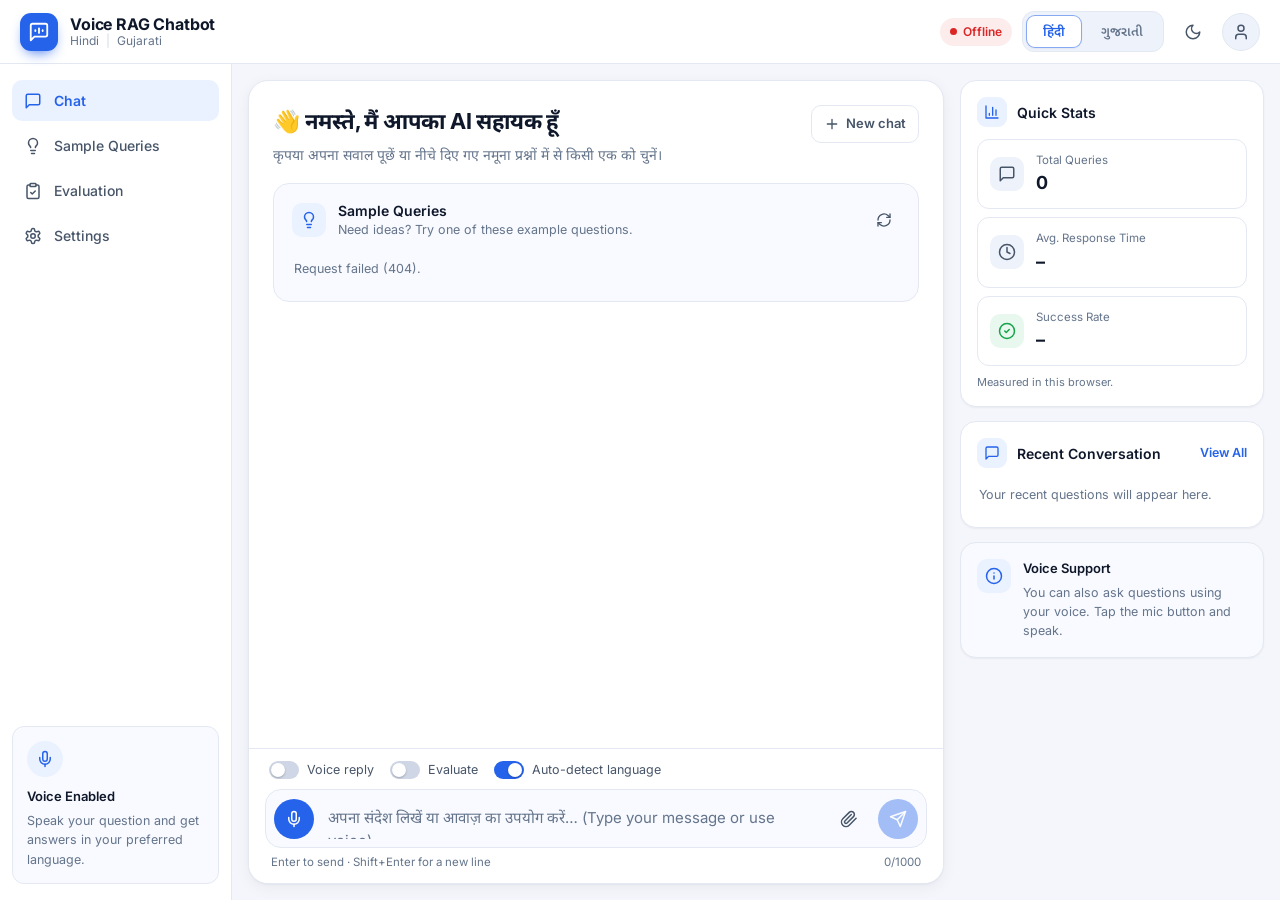
==== commit 7b33a1ad: "changes the UI and imporve the logic part" ====
--- a/static/index.html
+++ b/static/index.html
@@ -1,587 +1,150 @@
 <!DOCTYPE html>
-<html lang="gu">
+<html lang="hi">
 <head>
   <meta charset="UTF-8">
   <meta name="viewport" content="width=device-width, initial-scale=1.0">
-  <title>Voice + Text RAG — Indic AI Platform</title>
-  
-  <meta http-equiv="Cache-Control" content="no-cache, no-store, must-revalidate">
-  <meta http-equiv="Pragma" content="no-cache">
-  <meta http-equiv="Expires" content="0">
-  
-  <!-- Premium Fonts: Plus Jakarta Sans, Inter, JetBrains Mono, Noto Sans Gujarati & Devanagari -->
+  <title>Voice RAG Chatbot</title>
+  <meta name="description" content="Voice and text question answering in Hindi and Gujarati.">
+  <link rel="icon" href="data:image/svg+xml,%3Csvg xmlns='http://www.w3.org/2000/svg' viewBox='0 0 32 32'%3E%3Crect width='32' height='32' rx='8' fill='%232563eb'/%3E%3Cpath d='M9 11h14v9h-8l-4 3v-3H9z' fill='white'/%3E%3C/svg%3E">
   <link rel="preconnect" href="https://fonts.googleapis.com">
   <link rel="preconnect" href="https://fonts.gstatic.com" crossorigin>
-  <link href="https://fonts.googleapis.com/css2?family=Plus+Jakarta+Sans:wght@400;500;600;700&family=Inter:wght@400;500;600;700&family=JetBrains+Mono:wght@400;500;600&family=Noto+Sans+Devanagari:wght@400;500;600;700&family=Noto+Sans+Gujarati:wght@400;500;600;700&display=swap" rel="stylesheet">
-  
-  <link rel="stylesheet" href="/static/style.css?v=4.4.0">
+  <link href="https://fonts.googleapis.com/css2?family=Inter:wght@400;500;600;700&family=Noto+Sans+Devanagari:wght@400;500;600;700&family=Noto+Sans+Gujarati:wght@400;500;600;700&family=JetBrains+Mono:wght@500&display=swap" rel="stylesheet">
+  <script src="/static/theme-init.js?v=5.0.0"></script>
+  <link rel="stylesheet" href="/static/studio/app.css?v=1.3.3">
 </head>
-<body class="dark-theme lang-gu">
-  <div class="app-layout">
-    
-    <!-- ======================================================== -->
-    <!-- LEFT SIDEBAR: MINIMAL & SOBER -->
-    <!-- ======================================================== -->
-    <aside class="sidebar-left">
-      <!-- App Brand -->
-      <div class="brand-row">
-        <div class="brand-logo-mark">
-          <svg viewBox="0 0 24 24" fill="none" stroke="currentColor" stroke-width="2.2" stroke-linecap="round" stroke-linejoin="round">
-            <path d="M12 2a3 3 0 0 0-3 3v7a3 3 0 0 0 6 0V5a3 3 0 0 0-3-3Z"/>
-            <path d="M19 10v2a7 7 0 0 1-14 0v-2"/>
-            <line x1="12" x2="12" y1="19" y2="22"/>
-            <line x1="8" x2="16" y1="22" y2="22"/>
-          </svg>
-        </div>
-        <div class="brand-info">
-          <span class="brand-name" id="brand-app-title">Voice RAG</span>
-          <span class="brand-tagline" id="brand-app-subtitle">Indic AI Assistant</span>
-        </div>
-        <button class="new-chat-btn" onclick="startNewSession()" title="Start New Conversation">
-          <svg viewBox="0 0 24 24" fill="none" stroke="currentColor" stroke-width="2">
-            <path d="M12 5v14M5 12h14"/>
-          </svg>
-        </button>
+<body class="lang-hi">
+  <a class="skip-link" href="#composer-input">Skip to message input</a>
+
+  <!-- ===================== Header ===================== -->
+  <header class="topbar">
+    <div class="brand">
+      <button class="icon-btn menu-btn" id="menu-btn" type="button" aria-label="Open navigation" aria-controls="sidebar-left" aria-expanded="false"><i data-icon="menu"></i></button>
+      <div class="brand-logo" aria-hidden="true"><i data-icon="logo"></i></div>
+      <div class="brand-text">
+        <span class="brand-title">Voice RAG Chatbot</span>
+        <span class="brand-sub">Hindi <span class="sep">|</span> Gujarati</span>
       </div>
+    </div>
+    <div class="topbar-right">
+      <span class="status-chip" id="status-chip" data-state="checking"><span class="dot"></span><span id="status-text">Connecting…</span></span>
+      <div class="segmented" role="radiogroup" aria-label="Answer language">
+        <button type="button" role="radio" class="seg-btn" data-lang="hi" aria-checked="true">हिंदी</button>
+        <button type="button" role="radio" class="seg-btn" data-lang="gu" aria-checked="false">ગુજરાતી</button>
+      </div>
+      <button class="icon-btn" id="theme-btn" type="button" aria-label="Switch theme"><i data-icon="sun" id="theme-icon"></i></button>
+      <button class="avatar-btn" id="profile-btn" type="button" aria-label="Open settings"><i data-icon="user"></i></button>
+    </div>
+  </header>
 
-      <!-- Mode Switcher: Clean Minimal Segment -->
-      <div class="mode-switcher-container">
-        <div class="mode-switcher">
-          <button id="btn-mode-voice" class="mode-tab active" onclick="switchMode('voice')">
-            <svg class="tab-icon" viewBox="0 0 24 24" fill="none" stroke="currentColor" stroke-width="2">
-              <path d="M12 2a3 3 0 0 0-3 3v7a3 3 0 0 0 6 0V5a3 3 0 0 0-3-3Z"/>
-              <path d="M19 10v2a7 7 0 0 1-14 0v-2"/>
-            </svg>
-            <span>Voice</span>
-          </button>
-          <button id="btn-mode-chat" class="mode-tab" onclick="switchMode('chat')">
-            <svg class="tab-icon" viewBox="0 0 24 24" fill="none" stroke="currentColor" stroke-width="2">
-              <path d="M21 15a2 2 0 0 1-2 2H7l-4 4V5a2 2 0 0 1 2-2h14a2 2 0 0 1 2 2z"/>
-            </svg>
-            <span>Chat</span>
-          </button>
+  <div class="app-layout" id="app-layout">
+    <!-- ===================== Left navigation ===================== -->
+    <aside class="sidebar sidebar-left" id="sidebar-left" aria-label="Navigation">
+      <nav class="nav-list">
+        <button type="button" class="nav-item active" data-nav="chat"><i data-icon="chat"></i><span>Chat</span></button>
+        <button type="button" class="nav-item" data-nav="samples"><i data-icon="bulb"></i><span>Sample Queries</span></button>
+        <button type="button" class="nav-item" data-nav="evaluation"><i data-icon="eval"></i><span>Evaluation</span></button>
+        <button type="button" class="nav-item" data-nav="settings"><i data-icon="settings"></i><span>Settings</span></button>
+      </nav>
+      <div class="nav-spacer"></div>
+      <div class="side-card voice-card">
+        <div class="voice-card-icon"><i data-icon="mic"></i></div>
+        <div>
+          <div class="side-card-title">Voice Enabled</div>
+          <p class="side-card-text">Speak your question and get answers in your preferred language.</p>
         </div>
       </div>
+    </aside>
+    <div class="drawer-backdrop" id="drawer-backdrop" hidden></div>
 
-      <!-- Sample Queries Section -->
-      <div class="sidebar-section sample-queries-section">
-        <div class="section-header">
-          <div class="section-title-wrap">
-            <span class="section-label" id="golden-dataset-title">Sample Queries</span>
-            <span class="count-pill" id="sample-count">20</span>
-          </div>
-          <button class="icon-btn-ghost refresh-btn" id="refresh-queries-btn" onclick="fetchSampleQueries()" title="Refresh Samples">
-            <svg viewBox="0 0 24 24" fill="none" stroke="currentColor" stroke-width="2">
-              <path d="M21.5 2v6h-6M2.5 22v-6h6M2 11.5a10 10 0 0 1 18.8-4.3M22 12.5a10 10 0 0 1-18.8 4.2"/>
-            </svg>
-          </button>
-        </div>
+    <!-- ===================== Main chat ===================== -->
+    <main class="main" id="main">
+      <section class="chat-card" aria-label="Chat">
+        <div class="chat-scroll" id="chat-scroll">
+          <div class="welcome">
+            <div class="welcome-row">
+              <div>
+                <h1 class="welcome-title" id="welcome-title">👋 नमस्ते, मैं आपका AI सहायक हूँ</h1>
+                <p class="welcome-sub" id="welcome-sub">कृपया अपना सवाल पूछें या नीचे दिए गए नमूना प्रश्नों में से किसी एक को चुनें।</p>
+              </div>
+              <button type="button" class="ghost-btn" id="new-chat-btn"><i data-icon="plus"></i><span>New chat</span></button>
+            </div>
 
-        <!-- Sample Actions Group -->
-        <div class="sample-actions-card">
-          <!-- Button to rise and show all queries modal -->
-          <button class="btn-sample-browse" onclick="openAllQueriesModal()" title="View and browse all benchmark queries">
-            <svg viewBox="0 0 24 24" fill="none" stroke="currentColor" stroke-width="2">
-              <path d="M4 6h16M4 12h16M4 18h7"/>
-            </svg>
-            <span>Show All Queries</span>
-          </button>
-        </div>
-
-        <div class="sample-queries-list" id="sample-queries-list">
-          <!-- Populated with top 3 compact preview chips -->
-        </div>
-      </div>
-
-      <!-- Recent History Section -->
-      <div class="sidebar-section history-section">
-        <div class="section-header">
-          <span class="section-label">Recent History</span>
-          <button class="link-btn-subtle" onclick="openHistoryModal()">All</button>
-        </div>
-        <div class="history-list" id="history-list">
-          <p class="empty-state-text">No queries yet</p>
-        </div>
-        <button class="clear-history-btn" onclick="clearHistory()">
-          <svg viewBox="0 0 24 24" fill="none" stroke="currentColor" stroke-width="1.8">
-            <polyline points="3 6 5 6 21 6"/>
-            <path d="M19 6v14a2 2 0 0 1-2 2H7a2 2 0 0 1-2-2V6m3 0V4a2 2 0 0 1 2-2h4a2 2 0 0 1 2 2v2"/>
-          </svg>
-          <span>Clear History</span>
-        </button>
-      </div>
-    </aside>
-
-
-    <!-- ======================================================== -->
-    <!-- CENTER MAIN WORKSPACE -->
-    <!-- ======================================================== -->
-    <main class="main-workspace">
-      
-      <!-- Top Navigation Bar -->
-      <header class="top-navbar">
-        <div class="nav-left">
-          <div class="status-pill" id="system-status-pill">
-            <span class="status-dot"></span>
-            <span class="status-text">Engine <strong>Online</strong></span>
-          </div>
-          <span class="nav-divider"></span>
-          <span class="nav-model-badge" id="nav-system-name">BGE-M3 • Groq Llama 3.3 70B • Sarvam AI</span>
-        </div>
-
-        <div class="nav-right">
-          <!-- Language Selector Dropdown -->
-          <div class="lang-dropdown-wrapper" id="top-lang-dropdown">
-            <button class="lang-pill-btn" onclick="toggleLanguageMenu(event)" id="current-lang-btn" aria-haspopup="true" aria-expanded="false">
-              <span class="lang-flag">🇮🇳</span>
-              <span class="lang-text" id="current-lang-label">ગુજરાતી</span>
-              <svg class="chevron-icon" viewBox="0 0 24 24" fill="none" stroke="currentColor" stroke-width="2">
-                <polyline points="6 9 12 15 18 9"/>
-              </svg>
-            </button>
-            <div class="lang-dropdown-menu" id="lang-dropdown-menu">
-              <button class="lang-menu-item active" data-lang="gu" onclick="selectLanguage('gu', event)">
-                <span class="lang-flag">🇮🇳</span>
-                <div class="lang-info">
-                  <span class="lang-name">ગુજરાતી</span>
-                  <span class="lang-meta">Gujarati (gu-IN)</span>
+            <div class="samples-card" id="samples-card">
+              <div class="samples-head">
+                <div class="samples-icon"><i data-icon="bulb"></i></div>
+                <div class="samples-head-text">
+                  <div class="card-title">Sample Queries</div>
+                  <div class="card-sub">Need ideas? Try one of these example questions.</div>
                 </div>
-                <span class="lang-check" id="check-gu">✓</span>
-              </button>
-              <button class="lang-menu-item" data-lang="hi" onclick="selectLanguage('hi', event)">
-                <span class="lang-flag">🇮🇳</span>
-                <div class="lang-info">
-                  <span class="lang-name">हिन्दी</span>
-                  <span class="lang-meta">Hindi (hi-IN)</span>
-                </div>
-                <span class="lang-check" id="check-hi" style="display: none;">✓</span>
-              </button>
+                <button type="button" class="icon-btn small" id="refresh-samples" aria-label="Show other sample questions"><i data-icon="refresh"></i></button>
+              </div>
+              <div class="chip-list" id="sample-chips" aria-live="polite"></div>
             </div>
           </div>
 
-          <!-- Inspector / Telemetry Panel Toggle -->
-          <button class="nav-action-btn" id="toggle-inspector-btn" onclick="toggleTelemetryPanel()" title="Toggle Telemetry & Metrics Panel">
-            <svg viewBox="0 0 24 24" fill="none" stroke="currentColor" stroke-width="2">
-              <line x1="18" y1="20" x2="18" y2="10"/>
-              <line x1="12" y1="20" x2="12" y2="4"/>
-              <line x1="6" y1="20" x2="6" y2="14"/>
-            </svg>
-            <span>Telemetry</span>
-          </button>
-
-          <!-- Theme Toggle Button -->
-          <button class="nav-icon-btn" id="theme-toggle-btn" title="Toggle Theme" onclick="toggleTheme()">
-            <span id="theme-icon">🌙</span>
-          </button>
-        </div>
-      </header>
-
-      <!-- Center Conversational & Hero Canvas -->
-      <div class="canvas-container">
-        
-        <!-- Voice Hero Stage (Visible in Voice Mode) -->
-        <section class="voice-stage" id="voice-stage">
-          <div class="voice-hero-card">
-            <div class="voice-lang-badge" id="voice-lang-pill" onclick="toggleLanguageMenu(event)">
-              <span id="voice-stage-lang-name">ગુજરાતી (Gujarati)</span>
-              <svg viewBox="0 0 24 24" fill="none" stroke="currentColor" stroke-width="2">
-                <polyline points="6 9 12 15 18 9"/>
-              </svg>
-            </div>
-
-            <!-- Sleek Voice Orb & Microphone Button -->
-            <div class="voice-orb-wrapper">
-              <button id="main-mic-btn" class="mic-orb-btn" onclick="toggleVoiceRecording()" title="Click to speak">
-                <div class="orb-ring ring-outer"></div>
-                <div class="orb-ring ring-middle"></div>
-                <div class="orb-glow"></div>
-                <svg class="mic-svg" viewBox="0 0 24 24" fill="none" stroke="currentColor" stroke-width="2.2">
-                  <path d="M12 2a3 3 0 0 0-3 3v7a3 3 0 0 0 6 0V5a3 3 0 0 0-3-3Z"/>
-                  <path d="M19 10v2a7 7 0 0 1-14 0v-2"/>
-                  <line x1="12" x2="12" y1="19" y2="22"/>
-                  <line x1="8" x2="16" y1="22" y2="22"/>
-                </svg>
-              </button>
-            </div>
-
-            <!-- Waveform Canvas -->
-            <div class="waveform-box">
-              <canvas id="waveform-canvas" width="480" height="48"></canvas>
-            </div>
-
-            <!-- Status Indicator -->
-            <div class="voice-prompt-row">
-              <div class="listening-badge" id="listening-indicator" style="display: none;">
-                <span class="pulsing-dot"></span>
-                <span>Listening...</span>
-              </div>
-              <div class="speak-prompt-badge" id="speak-prompt-pill">
-                <span id="speak-prompt-text">Tap to speak</span>
-              </div>
-            </div>
-
-            <!-- Voice Transcript Card -->
-            <div class="voice-transcript-card" id="voice-transcript-card" style="display: none;">
-              <div class="transcript-meta">
-                <span>🎙️ Live Transcript</span>
-                <span class="transcript-time" id="transcript-timestamp">--</span>
-              </div>
-              <p class="transcript-text" id="transcript-text">...</p>
-            </div>
-          </div>
-        </section>
-
-        <!-- Chat Conversation Feed -->
-        <section class="chat-feed" id="chat-feed">
-          <!-- Populated dynamically by JavaScript -->
-        </section>
-
-      </div>
-
-      <!-- Floating Bottom Prompt Dock -->
-      <footer class="bottom-dock">
-        <div class="dock-container">
-          <!-- Textarea Input Area (Spacious & No Vertical Clipping) -->
-          <div class="dock-input-wrap">
-            <textarea 
-              id="query-input" 
-              class="dock-textarea" 
-              placeholder="ગુજરાતી માં પ્રશ્ન લખો... (Type your question in Gujarati or English)" 
-              rows="1"
-              maxlength="1000"
-              oninput="handleInputResize(this)"
-              onkeydown="handleInputKeyDown(event)"
-            ></textarea>
-          </div>
-
-          <!-- Bottom Action Bar / Toolbar Controls -->
-          <div class="dock-toolbar">
-            <div class="dock-toolbar-left">
-              <!-- Audio File Upload -->
-              <button class="dock-action-btn" id="upload-audio-btn" title="Upload Audio File (WAV/MP3)" onclick="triggerAudioUpload()">
-                <svg viewBox="0 0 24 24" fill="none" stroke="currentColor" stroke-width="2">
-                  <path d="m21.44 11.05-9.19 9.19a6 6 0 0 1-8.49-8.49l8.57-8.57A4 4 0 1 1 18 8.84l-8.59 8.57a2 2 0 0 1-2.83-2.83l8.49-8.48"/>
-                </svg>
-              </button>
-              <input type="file" id="audio-file-input" accept="audio/*" style="display: none;" onchange="handleAudioFileUpload(event)">
-
-              <!-- Use Sample Query Quick Action -->
-              <button class="dock-sample-btn" onclick="fillRandomSampleQuery()" title="Fill a random sample question into the input box">
-                <svg viewBox="0 0 24 24" fill="none" stroke="currentColor" stroke-width="2">
-                  <path d="M12 2v4M12 18v4M4.93 4.93l2.83 2.83M16.24 16.24l2.83 2.83M2 12h4M18 12h4M4.93 19.07l2.83-2.83M16.24 7.76l2.83-2.83"/>
-                </svg>
-                <span>Use Sample</span>
-              </button>
-
-              <button class="dock-subtle-link" onclick="openAllQueriesModal()" title="View and browse all benchmark queries">
-                <span>Browse All</span>
-              </button>
-
-              <span class="dock-separator"></span>
-
-              <!-- Eval Toggle Switch -->
-              <label class="toggle-pill" id="eval-toggle-label" title="Enable DeepEval Quality Evaluation">
-                <input type="checkbox" id="eval-toggle" onchange="handleEvalToggleChange(this)">
-                <span class="toggle-switch">
-                  <span class="toggle-slider"></span>
-                </span>
-                <span class="toggle-text" id="eval-toggle-text">Eval: OFF</span>
-              </label>
-
-              <!-- TTS Voice Reply Toggle Switch -->
-              <label class="toggle-pill" id="tts-toggle-label" title="Enable Voice Speech Audio Reply">
-                <input type="checkbox" id="tts-toggle" onchange="handleTtsToggleChange(this)">
-                <span class="toggle-switch">
-                  <span class="toggle-slider"></span>
-                </span>
-                <span class="toggle-text" id="tts-toggle-text">Voice Reply: OFF</span>
-              </label>
-            </div>
-
-            <div class="dock-toolbar-right">
-              <span class="dock-counter" id="char-counter">0 / 1000</span>
-
-              <!-- Send Button -->
-              <button id="send-query-btn" class="dock-send-btn" onclick="submitCurrentQuery()" title="Send Question (Enter)">
-                <svg viewBox="0 0 24 24" fill="none" stroke="currentColor" stroke-width="2.2">
-                  <line x1="22" y1="2" x2="11" y2="13"/>
-                  <polygon points="22 2 15 22 11 13 2 9 22 2"/>
-                </svg>
-              </button>
-            </div>
-          </div>
+          <div class="thread" id="thread" aria-live="polite" aria-relevant="additions"></div>
         </div>
 
-        <div class="dock-caption">
-          <span id="footer-system-note">Voice + Text RAG Router • Sub-second Hybrid Dense/Sparse Index • Indic NLP</span>
-        </div>
-      </footer>
+        <!-- Composer -->
+        <form class="composer" id="composer" autocomplete="off">
+          <div class="composer-options">
+            <label class="switch"><input type="checkbox" id="opt-voice"><span class="track"></span><span>Voice reply</span></label>
+            <label class="switch"><input type="checkbox" id="opt-eval"><span class="track"></span><span>Evaluate</span></label>
+            <label class="switch"><input type="checkbox" id="opt-auto" checked><span class="track"></span><span>Auto-detect language</span></label>
+          </div>
+          <div class="composer-bar">
+            <button type="button" class="mic-btn" id="mic-btn" aria-label="Start voice input" aria-pressed="false"><i data-icon="mic"></i></button>
+            <span class="rec-timer" id="rec-timer" hidden>0:00</span>
+            <textarea id="composer-input" class="composer-input" rows="1" maxlength="1000" placeholder="अपना संदेश लिखें या आवाज़ का उपयोग करें…" aria-label="Your question"></textarea>
+            <button type="button" class="icon-btn attach-btn" id="attach-btn" aria-label="Upload an audio file"><i data-icon="clip"></i></button>
+            <input type="file" id="file-input" accept=".wav,.mp3,.m4a,.ogg,.webm,.flac,.mp4,audio/*" hidden>
+            <button type="button" class="send-btn stop" id="stop-btn" aria-label="Stop answer" hidden><i data-icon="stop"></i></button>
+            <button type="submit" class="send-btn" id="send-btn" aria-label="Send message" disabled><i data-icon="send"></i></button>
+          </div>
+          <div class="composer-foot"><span id="composer-hint">Enter to send · Shift+Enter for a new line</span><span id="char-count">0/1000</span></div>
+        </form>
+      </section>
     </main>
 
+    <!-- ===================== Right panel ===================== -->
+    <aside class="sidebar sidebar-right" id="telemetry-panel" aria-label="Insights">
+      <section class="panel-card">
+        <div class="panel-head"><span class="panel-icon"><i data-icon="chart"></i></span><h2>Quick Stats</h2></div>
+        <div class="stat"><span class="stat-icon"><i data-icon="chat"></i></span><div class="stat-body"><span class="stat-label">Total Queries</span><span class="stat-value" id="stat-total">0</span></div></div>
+        <div class="stat"><span class="stat-icon"><i data-icon="clock"></i></span><div class="stat-body"><span class="stat-label">Avg. Response Time</span><span class="stat-value" id="stat-avg">–</span></div></div>
+        <div class="stat"><span class="stat-icon success"><i data-icon="check-circle"></i></span><div class="stat-body"><span class="stat-label">Success Rate</span><span class="stat-value" id="stat-success">–</span></div></div>
+        <p class="panel-note">Measured in this browser.</p>
+      </section>
 
-    <!-- ======================================================== -->
-    <!-- RIGHT SIDEBAR: SLEEK TELEMETRY & METRICS INSPECTOR -->
-    <!-- ======================================================== -->
-    <aside class="sidebar-right" id="telemetry-panel">
-      <div class="inspector-header">
-        <div class="inspector-title-wrap">
-          <svg viewBox="0 0 24 24" fill="none" stroke="currentColor" stroke-width="2">
-            <polyline points="22 12 18 12 15 21 9 3 6 12 2 12"/>
-          </svg>
-          <span class="inspector-title">Telemetry & Evals</span>
+      <section class="panel-card">
+        <div class="panel-head"><span class="panel-icon"><i data-icon="chat"></i></span><h2>Recent Conversation</h2><button type="button" class="link-btn" id="view-all-recent">View All</button></div>
+        <div class="recent-list" id="recent-list"></div>
+      </section>
+
+      <section class="panel-card info-card">
+        <span class="panel-icon"><i data-icon="info"></i></span>
+        <div>
+          <div class="side-card-title">Voice Support</div>
+          <p class="side-card-text">You can also ask questions using your voice. Tap the mic button and speak.</p>
         </div>
-        <button class="close-inspector-btn" onclick="toggleTelemetryPanel()" title="Collapse Panel">✕</button>
-      </div>
-
-      <div class="inspector-scroll-body">
-        
-        <!-- Latency Profiler Section -->
-        <div class="inspector-card">
-          <div class="card-top-row">
-            <span class="card-heading">Latency Telemetry</span>
-            <div class="latency-rating-pill" id="latency-rating-tag">
-              <span class="rating-dot"></span>
-              <span id="latency-rating-text">Idle</span>
-            </div>
-          </div>
-
-          <div class="latency-hero-row">
-            <div class="latency-primary-readout">
-              <span class="latency-val" id="latency-total-val">--</span>
-              <span class="latency-unit">total</span>
-            </div>
-
-            <!-- Minimalist Speedometer Bar -->
-            <div class="meter-bar-track">
-              <div class="meter-fill" id="gauge-needle" style="width: 0%;"></div>
-            </div>
-          </div>
-
-          <!-- Stage Breakdown -->
-          <div class="latency-stage-list" id="latency-breakdown-list">
-            <div class="stage-item" id="chip-stt" style="display: none;">
-              <span class="stage-label">Audio STT</span>
-              <span class="stage-time" id="time-stt">--</span>
-            </div>
-            <div class="stage-item">
-              <span class="stage-label">BGE-M3 Query</span>
-              <span class="stage-time" id="time-encoding">--</span>
-            </div>
-            <div class="stage-item">
-              <span class="stage-label">FAISS Dense</span>
-              <span class="stage-time" id="time-dense">--</span>
-            </div>
-            <div class="stage-item">
-              <span class="stage-label">Sparse Lexical</span>
-              <span class="stage-time" id="time-sparse">--</span>
-            </div>
-            <div class="stage-item">
-              <span class="stage-label">SQLite Metadata</span>
-              <span class="stage-time" id="time-metadata">--</span>
-            </div>
-            <div class="stage-item highlight">
-              <span class="stage-label">Time-To-First-Token</span>
-              <span class="stage-time" id="time-ttft">--</span>
-            </div>
-            <div class="stage-item">
-              <span class="stage-label">Groq LLM Generation</span>
-              <span class="stage-time" id="time-llm">--</span>
-            </div>
-            <div class="stage-item" id="chip-eval" style="display: none;">
-              <span class="stage-label">DeepEval Evaluation</span>
-              <span class="stage-time" id="time-eval">--</span>
-            </div>
-          </div>
-        </div>
-
-        <!-- DeepEval Quality Scorecard Section -->
-        <div class="inspector-card" id="sidebar-eval-card">
-          <div class="card-top-row">
-            <span class="card-heading">DeepEval Scorecard</span>
-            <div class="eval-status-tags">
-              <span class="status-tag-golden" id="badge-golden-status" style="display: none;">Golden ✨</span>
-              <span class="status-tag-open" id="badge-open-status" style="display: none;">Open</span>
-            </div>
-          </div>
-
-          <!-- Empty State (when eval is off) -->
-          <div class="eval-empty-state" id="eval-empty-state">
-            <p>Evaluation is <strong>OFF</strong>. Toggle <strong>Eval: ON 🎯</strong> in the bottom toolbar to run DeepEval benchmarks.</p>
-          </div>
-
-          <!-- Evaluated Score Content -->
-          <div class="eval-score-content" id="eval-score-content" style="display: none;">
-            
-            <!-- Composite Score Row -->
-            <div class="score-summary-row" id="overall-hero-card">
-              <div class="score-dial-wrap">
-                <svg class="score-svg-circle" viewBox="0 0 64 64">
-                  <circle class="circle-bg" cx="32" cy="32" r="26"></circle>
-                  <circle class="circle-bar" id="score-ring-bar" cx="32" cy="32" r="26"></circle>
-                </svg>
-                <div class="score-dial-text">
-                  <span class="score-number" id="eval-overall-score">--</span>
-                </div>
-              </div>
-
-              <div class="score-meta-col">
-                <div class="verdict-tag" id="eval-verdict-tag">
-                  <span id="eval-verdict-text">High Quality</span>
-                </div>
-                <div class="query-meta-tags">
-                  <span class="meta-tag" id="eval-query-type">ENTITY</span>
-                  <span class="meta-tag" id="eval-query-id">#--</span>
-                </div>
-              </div>
-            </div>
-
-            <!-- Metric Progress Bars -->
-            <div class="metric-meter-list">
-              <div class="metric-row">
-                <div class="metric-labels">
-                  <span>Answer Correctness</span>
-                  <span class="metric-val" id="m-correctness">--</span>
-                </div>
-                <div class="metric-track">
-                  <div class="metric-fill fill-cyan" id="bar-correctness" style="width: 0%;"></div>
-                </div>
-              </div>
-
-              <div class="metric-row">
-                <div class="metric-labels">
-                  <span>Faithfulness (Groundedness)</span>
-                  <span class="metric-val" id="m-faithfulness">--</span>
-                </div>
-                <div class="metric-track">
-                  <div class="metric-fill fill-emerald" id="bar-faithfulness" style="width: 0%;"></div>
-                </div>
-              </div>
-
-              <div class="metric-row">
-                <div class="metric-labels">
-                  <span>Answer Relevance</span>
-                  <span class="metric-val" id="m-relevance">--</span>
-                </div>
-                <div class="metric-track">
-                  <div class="metric-fill fill-violet" id="bar-relevance" style="width: 0%;"></div>
-                </div>
-              </div>
-
-              <div class="metric-row">
-                <div class="metric-labels">
-                  <span>Semantic Similarity</span>
-                  <span class="metric-val" id="m-similarity">--</span>
-                </div>
-                <div class="metric-track">
-                  <div class="metric-fill fill-indigo" id="bar-similarity" style="width: 0%;"></div>
-                </div>
-              </div>
-
-              <div class="metric-row">
-                <div class="metric-labels">
-                  <span>Context Recall</span>
-                  <span class="metric-val" id="m-recall">--</span>
-                </div>
-                <div class="metric-track">
-                  <div class="metric-fill fill-amber" id="bar-recall" style="width: 0%;"></div>
-                </div>
-              </div>
-            </div>
-
-            <!-- Ground Truth Box -->
-            <div class="ground-truth-box" id="gt-box">
-              <div class="gt-header">
-                <span class="gt-title" id="gt-badge">Ground Truth Target</span>
-                <div class="gt-btn-group">
-                  <button class="gt-btn" id="gt-copy-btn" title="Copy Ground Truth" onclick="copyGroundTruth()">Copy</button>
-                  <button class="gt-btn" id="gt-speak-btn" title="Speak Ground Truth" onclick="speakGroundTruth()">Speak</button>
-                </div>
-              </div>
-              <p class="gt-body" id="gt-text">--</p>
-            </div>
-
-            <!-- Judge Rationale Box -->
-            <div class="rationale-box" id="eval-explanation-box">
-              <div class="rationale-title">Judge Rationale</div>
-              <p class="rationale-body" id="eval-explanation-text">--</p>
-            </div>
-
-          </div>
-        </div>
-
-      </div>
+      </section>
     </aside>
-
   </div>
 
-  <!-- All Sample Queries Modal / Bottom Sheet ("rises the all queries") -->
-  <div class="modal-backdrop" id="all-queries-modal" style="display: none;" onclick="closeAllQueriesModal(event)">
-    <div class="modal-card modal-queries-card" onclick="event.stopPropagation()">
+  <!-- ===================== Modals ===================== -->
+  <div class="modal" id="modal" hidden>
+    <div class="modal-dialog" role="dialog" aria-modal="true" aria-labelledby="modal-title" tabindex="-1">
       <div class="modal-header">
-        <div class="modal-title-group">
-          <div class="modal-title-row">
-            <svg class="modal-header-icon" viewBox="0 0 24 24" fill="none" stroke="currentColor" stroke-width="2">
-              <path d="M4 6h16M4 12h16M4 18h7"/>
-            </svg>
-            <h3>Benchmark Sample Queries</h3>
-            <span class="count-pill" id="modal-queries-count">20</span>
-          </div>
-          <span class="modal-subtitle">Choose a query to fill directly into the input box or run immediately</span>
-        </div>
-        <div class="modal-header-actions">
-          <button class="icon-btn-ghost refresh-btn" id="modal-refresh-queries-btn" onclick="refreshModalSampleQueries()" title="Shuffle & Reload Samples">
-            <svg viewBox="0 0 24 24" fill="none" stroke="currentColor" stroke-width="2">
-              <path d="M21.5 2v6h-6M2.5 22v-6h6M2 11.5a10 10 0 0 1 18.8-4.3M22 12.5a10 10 0 0 1-18.8 4.2"/>
-            </svg>
-          </button>
-          <button class="modal-close-btn" onclick="closeAllQueriesModal()">&times;</button>
-        </div>
+        <h2 id="modal-title"></h2>
+        <button type="button" class="icon-btn small" data-close aria-label="Close"><i data-icon="x"></i></button>
       </div>
-
-      <!-- Quick Search & Category Filter Bar -->
-      <div class="modal-search-wrap">
-        <div class="search-input-box">
-          <svg viewBox="0 0 24 24" fill="none" stroke="currentColor" stroke-width="2">
-            <circle cx="11" cy="11" r="8"/>
-            <line x1="21" y1="21" x2="16.65" y2="16.65"/>
-          </svg>
-          <input 
-            type="text" 
-            id="query-modal-search" 
-            class="modal-search-input" 
-            placeholder="Search benchmark questions..." 
-            oninput="handleModalSearchInput()"
-          >
-        </div>
-        <div class="modal-category-filters" id="modal-category-filters">
-          <button class="cat-filter-btn active" data-cat="all" onclick="filterModalByCategory('all')">All</button>
-          <button class="cat-filter-btn" data-cat="description" onclick="filterModalByCategory('description')">Description</button>
-          <button class="cat-filter-btn" data-cat="entity" onclick="filterModalByCategory('entity')">Entity</button>
-          <button class="cat-filter-btn" data-cat="factoid" onclick="filterModalByCategory('factoid')">Factoid</button>
-          <button class="cat-filter-btn" data-cat="numeric" onclick="filterModalByCategory('numeric')">Numeric</button>
-        </div>
-      </div>
-
-      <div class="modal-body modal-queries-body" id="modal-all-queries-list">
-        <!-- Rendered by JavaScript -->
-      </div>
+      <div class="modal-body" id="modal-body"></div>
     </div>
   </div>
 
-  <!-- History Modal Dialog -->
-  <div class="modal-backdrop" id="history-modal" style="display: none;" onclick="closeHistoryModal(event)">
-    <div class="modal-card" onclick="event.stopPropagation()">
-      <div class="modal-header">
-        <h3>Query & Answer History</h3>
-        <button class="modal-close-btn" onclick="closeHistoryModal()">&times;</button>
-      </div>
-      <div class="modal-body" id="modal-history-list">
-        <!-- Populated dynamically -->
-      </div>
-    </div>
-  </div>
+  <div class="toast-region" id="toasts" role="status" aria-live="polite"></div>
 
-  <!-- Application Logic -->
-  <script src="/static/app.js?v=4.4.0"></script>
+  <script src="/static/studio/app.js?v=1.3.3"></script>
+  <script src="/static/resizer.js?v=1.0.0"></script>
 </body>
 </html>
--- a/static/studio/app.css
+++ b/static/studio/app.css
@@ -0,0 +1,456 @@
+/* ==========================================================================
+   Voice RAG Chatbot — "Studio" UI (light + dark)
+   ========================================================================== */
+:root {
+  color-scheme: light;
+  --bg: #f4f6fb;
+  --surface: #ffffff;
+  --surface-2: #f8faff;
+  --surface-3: #eef2fb;
+  --border: #e3e8f2;
+  --border-strong: #cfd7e6;
+  --text: #0f172a;
+  --text-2: #475569;
+  --text-3: #64748b;
+  --primary: #2563eb;
+  --primary-hover: #1d4ed8;
+  --primary-soft: #eaf1ff;
+  --primary-ring: rgba(37, 99, 235, .22);
+  --user-bubble: #e8efff;
+  --user-text: #0f172a;
+  --success: #16a34a; --success-soft: #e8f8ee;
+  --warning: #d97706; --warning-soft: #fef5e7;
+  --danger: #dc2626; --danger-soft: #fdecec;
+  --shadow-sm: 0 1px 2px rgba(15, 23, 42, .05);
+  --shadow: 0 1px 2px rgba(15, 23, 42, .04), 0 4px 16px rgba(15, 23, 42, .05);
+  --shadow-lg: 0 24px 60px -12px rgba(15, 23, 42, .25);
+  --r-sm: 8px; --r: 12px; --r-lg: 16px; --r-xl: 20px;
+  --font: 'Inter', 'Noto Sans Devanagari', 'Noto Sans Gujarati', system-ui, -apple-system, 'Segoe UI', sans-serif;
+  --mono: 'JetBrains Mono', ui-monospace, Consolas, monospace;
+  --header-h: 64px;
+  --ease: cubic-bezier(.2, .8, .2, 1);
+}
+:root[data-theme="dark"] {
+  color-scheme: dark;
+  --bg: #0b1020; --surface: #111827; --surface-2: #151d2e; --surface-3: #1b2538;
+  --border: #233047; --border-strong: #31405c;
+  --text: #e8edf7; --text-2: #b4c0d4; --text-3: #8d9ab1;
+  --primary: #4f8cff; --primary-hover: #6b9dff; --primary-soft: rgba(79, 140, 255, .14); --primary-ring: rgba(79, 140, 255, .35);
+  --user-bubble: #1d3264; --user-text: #e8edf7;
+  --success: #34d27b; --success-soft: rgba(52, 210, 123, .13);
+  --warning: #f5b544; --warning-soft: rgba(245, 181, 68, .13);
+  --danger: #f87171; --danger-soft: rgba(248, 113, 113, .13);
+  --shadow-sm: 0 1px 2px rgba(0, 0, 0, .4);
+  --shadow: 0 1px 0 rgba(255, 255, 255, .03) inset, 0 6px 20px rgba(0, 0, 0, .35);
+  --shadow-lg: 0 28px 70px -12px rgba(0, 0, 0, .7);
+}
+@media (prefers-color-scheme: dark) {
+  :root:not([data-theme="light"]) {
+    color-scheme: dark;
+    --bg: #0b1020; --surface: #111827; --surface-2: #151d2e; --surface-3: #1b2538;
+    --border: #233047; --border-strong: #31405c;
+    --text: #e8edf7; --text-2: #b4c0d4; --text-3: #8d9ab1;
+    --primary: #4f8cff; --primary-hover: #6b9dff; --primary-soft: rgba(79, 140, 255, .14); --primary-ring: rgba(79, 140, 255, .35);
+    --user-bubble: #1d3264; --user-text: #e8edf7;
+    --success: #34d27b; --success-soft: rgba(52, 210, 123, .13);
+    --warning: #f5b544; --warning-soft: rgba(245, 181, 68, .13);
+    --danger: #f87171; --danger-soft: rgba(248, 113, 113, .13);
+    --shadow-sm: 0 1px 2px rgba(0, 0, 0, .4);
+    --shadow: 0 1px 0 rgba(255, 255, 255, .03) inset, 0 6px 20px rgba(0, 0, 0, .35);
+    --shadow-lg: 0 28px 70px -12px rgba(0, 0, 0, .7);
+  }
+}
+
+/* ---------- Base ---------- */
+*, *::before, *::after { box-sizing: border-box; }
+html, body { height: 100%; margin: 0; }
+body { font-family: var(--font); background: var(--bg); color: var(--text); font-size: 14px; line-height: 1.5; -webkit-font-smoothing: antialiased; overflow: hidden; }
+button, input, textarea { font: inherit; color: inherit; }
+button { cursor: pointer; }
+h1, h2, h3, p { margin: 0; }
+[hidden] { display: none !important; }
+svg.ic { width: 18px; height: 18px; flex-shrink: 0; stroke: currentColor; fill: none; stroke-width: 2; stroke-linecap: round; stroke-linejoin: round; }
+:focus-visible { outline: 2px solid var(--primary); outline-offset: 2px; }
+::selection { background: var(--primary-ring); }
+* { scrollbar-width: thin; scrollbar-color: var(--border-strong) transparent; }
+.skip-link { position: absolute; left: 12px; top: -60px; z-index: 999; background: var(--primary); color: #fff; padding: 8px 14px; border-radius: var(--r-sm); text-decoration: none; }
+.skip-link:focus { top: 10px; }
+.mono { font-family: var(--mono); }
+
+/* ---------- Header ---------- */
+.topbar { height: var(--header-h); display: flex; align-items: center; justify-content: space-between; padding: 0 20px; background: var(--surface); border-bottom: 1px solid var(--border); position: relative; z-index: 20; }
+.brand { display: flex; align-items: center; gap: 12px; min-width: 0; }
+.brand-logo { width: 38px; height: 38px; border-radius: 11px; display: grid; place-items: center; background: var(--primary); color: #fff; box-shadow: 0 6px 14px -6px var(--primary); }
+.brand-logo svg.ic { width: 22px; height: 22px; }
+.brand-text { display: flex; flex-direction: column; line-height: 1.2; }
+.brand-title { font-weight: 700; font-size: 16px; letter-spacing: -.01em; }
+.brand-sub { font-size: 12px; color: var(--text-3); }
+.brand-sub .sep { margin: 0 4px; color: var(--border-strong); }
+.topbar-right { display: flex; align-items: center; gap: 10px; }
+.status-chip { display: inline-flex; align-items: center; gap: 6px; font-size: 12px; font-weight: 600; padding: 5px 10px; border-radius: 999px; background: var(--surface-3); color: var(--text-3); }
+.status-chip .dot { width: 7px; height: 7px; border-radius: 50%; background: currentColor; }
+.status-chip[data-state="online"] { background: var(--success-soft); color: var(--success); }
+.status-chip[data-state="offline"] { background: var(--danger-soft); color: var(--danger); }
+.segmented { display: inline-flex; padding: 3px; gap: 2px; border-radius: 12px; background: var(--surface-3); border: 1px solid var(--border); }
+.seg-btn { border: 1px solid transparent; background: transparent; padding: 6px 16px; border-radius: 9px; font-weight: 600; font-size: 13px; color: var(--text-3); transition: all .15s; }
+.seg-btn:hover { color: var(--text); }
+.seg-btn[aria-checked="true"] { background: var(--surface); color: var(--primary); border-color: color-mix(in srgb, var(--primary) 55%, transparent); box-shadow: var(--shadow-sm); }
+.icon-btn { width: 38px; height: 38px; display: inline-grid; place-items: center; border-radius: 10px; border: 1px solid transparent; background: transparent; color: var(--text-2); transition: background .15s, color .15s, border-color .15s; }
+.icon-btn:hover { background: var(--surface-3); color: var(--text); }
+.icon-btn.small { width: 32px; height: 32px; border-radius: 8px; }
+.icon-btn.small svg.ic { width: 16px; height: 16px; }
+.avatar-btn { width: 38px; height: 38px; border-radius: 50%; border: 1px solid var(--border); background: var(--surface-3); color: var(--text-2); display: grid; place-items: center; }
+.avatar-btn:hover { border-color: var(--border-strong); color: var(--text); }
+.menu-btn { display: none; }
+
+/* ---------- Layout ---------- */
+.app-layout { --left-w: 232px; --right-w: 320px; height: calc(100vh - var(--header-h)); height: calc(100dvh - var(--header-h)); display: grid; grid-template-columns: var(--left-w) minmax(0, 1fr) var(--right-w); gap: 0; }
+.app-layout.is-resizing { cursor: col-resize; user-select: none; }
+.app-layout.is-resizing * { pointer-events: none; }
+.app-layout.is-resizing .panel-resizer { pointer-events: auto; }
+.sidebar { position: relative; min-width: 0; overflow-y: auto; }
+.panel-resizer { position: absolute; top: 0; bottom: 0; width: 10px; z-index: 5; cursor: col-resize; touch-action: none; display: flex; justify-content: center; }
+.panel-resizer-left { right: -5px; } .panel-resizer-right { left: -5px; }
+.panel-resizer::after { content: ""; width: 2px; height: 100%; border-radius: 2px; transition: background .15s; }
+.panel-resizer:hover::after, .panel-resizer:focus-visible::after, .is-resizing .panel-resizer::after { background: var(--primary); }
+.panel-resizer:focus-visible { outline: none; }
+
+/* ---------- Left nav ---------- */
+.sidebar-left { background: var(--surface); border-right: 1px solid var(--border); padding: 16px 12px; display: flex; flex-direction: column; }
+.nav-list { display: flex; flex-direction: column; gap: 4px; }
+.nav-item { display: flex; align-items: center; gap: 12px; padding: 10px 12px; border-radius: 10px; border: 0; background: transparent; color: var(--text-2); font-weight: 500; text-align: left; transition: background .15s, color .15s; }
+.nav-item:hover { background: var(--surface-3); color: var(--text); }
+.nav-item.active { background: var(--primary-soft); color: var(--primary); font-weight: 600; }
+.nav-spacer { flex: 1; min-height: 16px; }
+.side-card { border-radius: var(--r); border: 1px solid var(--border); background: var(--surface-2); padding: 14px; }
+.voice-card { display: flex; flex-direction: column; gap: 10px; }
+.voice-card-icon { width: 36px; height: 36px; border-radius: 50%; display: grid; place-items: center; background: var(--primary-soft); color: var(--primary); }
+.side-card-title { font-weight: 600; font-size: 13px; margin-bottom: 4px; }
+.side-card-text { font-size: 12.5px; color: var(--text-3); line-height: 1.55; }
+
+/* ---------- Main chat card ---------- */
+.main { padding: 16px; min-width: 0; min-height: 0; display: flex; }
+.chat-card { flex: 1; min-width: 0; display: flex; flex-direction: column; background: var(--surface); border: 1px solid var(--border); border-radius: var(--r-xl); box-shadow: var(--shadow); overflow: hidden; }
+.chat-scroll { flex: 1; overflow-y: auto; padding: 24px 24px 12px; scroll-behavior: smooth; }
+.welcome-row { display: flex; align-items: flex-start; justify-content: space-between; gap: 16px; margin-bottom: 18px; }
+.welcome-title { font-size: 22px; font-weight: 700; letter-spacing: -.01em; }
+.welcome-sub { margin-top: 6px; color: var(--text-3); font-size: 14px; }
+.ghost-btn { display: inline-flex; align-items: center; gap: 6px; padding: 8px 12px; border-radius: 10px; border: 1px solid var(--border); background: var(--surface); color: var(--text-2); font-weight: 600; font-size: 13px; white-space: nowrap; transition: all .15s; }
+.ghost-btn:hover { border-color: var(--border-strong); color: var(--text); background: var(--surface-2); }
+.ghost-btn svg.ic { width: 16px; height: 16px; }
+
+.samples-card { background: var(--surface-2); border: 1px solid var(--border); border-radius: var(--r-lg); padding: 16px 18px; margin-bottom: 20px; }
+.samples-head { display: flex; align-items: center; gap: 12px; margin-bottom: 14px; }
+.samples-icon, .panel-icon { width: 34px; height: 34px; border-radius: 10px; display: grid; place-items: center; background: var(--primary-soft); color: var(--primary); flex-shrink: 0; }
+.samples-head-text { flex: 1; }
+.card-title { font-weight: 600; font-size: 14px; }
+.card-sub { color: var(--text-3); font-size: 12.5px; }
+.chip-list { display: flex; flex-wrap: wrap; gap: 10px; }
+.chip { border: 1px solid var(--border); background: var(--surface); color: var(--text); padding: 8px 16px; border-radius: 999px; font-size: 13.5px; max-width: 100%; overflow: hidden; text-overflow: ellipsis; white-space: nowrap; transition: all .15s; }
+.chip:hover { border-color: var(--primary); color: var(--primary); background: var(--primary-soft); transform: translateY(-1px); }
+.chip.skeleton { width: 160px; height: 36px; color: transparent; background: linear-gradient(90deg, var(--surface-3), var(--surface), var(--surface-3)); background-size: 200% 100%; animation: shimmer 1.2s infinite; border-color: transparent; }
+@keyframes shimmer { to { background-position: -200% 0; } }
+
+/* ---------- Thread ---------- */
+.thread { display: flex; flex-direction: column; gap: 22px; }
+.thread:not(:empty) { border-top: 1px solid var(--border); padding-top: 22px; }
+.msg { display: flex; gap: 12px; align-items: flex-start; animation: rise .25s var(--ease); }
+@keyframes rise { from { opacity: 0; transform: translateY(6px); } }
+.msg.user { flex-direction: row-reverse; }
+.avatar { width: 34px; height: 34px; border-radius: 50%; display: grid; place-items: center; flex-shrink: 0; }
+.avatar.bot { background: var(--primary-soft); color: var(--primary); }
+.avatar.user { background: var(--surface-3); color: var(--text-2); border: 1px solid var(--border); }
+.msg-col { display: flex; flex-direction: column; gap: 10px; min-width: 0; max-width: min(760px, 100%); flex: 1; }
+.msg.user .msg-col { align-items: flex-end; flex: 0 1 auto; }
+.bubble { border-radius: 16px; padding: 12px 16px; font-size: 15px; line-height: 1.75; word-break: break-word; }
+.msg.user .bubble { background: var(--user-bubble); color: var(--user-text); border-top-right-radius: 4px; }
+.msg.bot .bubble { background: var(--surface-2); border: 1px solid var(--border); border-top-left-radius: 4px; }
+.msg-meta { font-size: 11.5px; color: var(--text-3); display: flex; align-items: center; gap: 8px; }
+.msg.user .msg-meta { justify-content: flex-end; }
+.lang-tag { font-size: 10.5px; font-weight: 600; padding: 1px 7px; border-radius: 6px; background: var(--surface-3); color: var(--text-3); }
+.msg-text p { margin: 0 0 8px; } .msg-text p:last-child { margin-bottom: 0; }
+.msg-text ul { margin: 4px 0 8px; padding-left: 20px; }
+.cite { display: inline-grid; place-items: center; min-width: 18px; height: 18px; padding: 0 5px; margin: 0 2px; border-radius: 6px; border: 0; background: var(--primary-soft); color: var(--primary); font-size: 10.5px; font-weight: 700; vertical-align: 2px; line-height: 1; }
+.cite:hover { background: var(--primary); color: #fff; }
+.typing { display: inline-flex; gap: 4px; padding: 4px 0; }
+.typing span { width: 7px; height: 7px; border-radius: 50%; background: var(--text-3); animation: bounce 1.2s infinite; }
+.typing span:nth-child(2) { animation-delay: .15s; } .typing span:nth-child(3) { animation-delay: .3s; }
+@keyframes bounce { 0%, 80%, 100% { opacity: .3; transform: translateY(0); } 40% { opacity: 1; transform: translateY(-3px); } }
+.caret::after { content: ""; display: inline-block; width: 2px; height: 1.05em; margin-left: 2px; vertical-align: -2px; background: var(--primary); animation: blink 1s steps(2) infinite; }
+@keyframes blink { 50% { opacity: 0; } }
+.note { display: flex; gap: 8px; align-items: center; font-size: 12.5px; padding: 8px 12px; border-radius: 10px; }
+.note.warn { background: var(--warning-soft); color: var(--warning); }
+.note.err { background: var(--danger-soft); color: var(--danger); }
+.note.info { background: var(--primary-soft); color: var(--primary); }
+
+/* Audio player */
+.player { display: flex; align-items: center; gap: 10px; margin-top: 10px; padding: 6px 10px 6px 6px; border-radius: 999px; background: var(--surface); border: 1px solid var(--border); }
+.player .play { width: 32px; height: 32px; border-radius: 50%; border: 0; display: grid; place-items: center; background: var(--primary); color: #fff; }
+.player .play svg.ic { width: 14px; height: 14px; fill: currentColor; }
+.player .play:hover { background: var(--primary-hover); }
+.player input[type=range] { flex: 1; min-width: 60px; accent-color: var(--primary); height: 4px; }
+.player .time { font-family: var(--mono); font-size: 11.5px; color: var(--text-3); white-space: nowrap; }
+.player .icon-btn { width: 30px; height: 30px; }
+.player .icon-btn svg.ic { width: 16px; height: 16px; }
+.player.loading { opacity: .7; }
+
+.msg-tools { display: flex; align-items: center; gap: 6px; flex-wrap: wrap; }
+.tool-btn { display: inline-flex; align-items: center; gap: 6px; height: 30px; padding: 0 10px; border-radius: 8px; border: 1px solid var(--border); background: var(--surface); color: var(--text-2); font-size: 12.5px; font-weight: 500; transition: all .15s; }
+.tool-btn:hover { border-color: var(--border-strong); color: var(--text); }
+.tool-btn svg.ic { width: 15px; height: 15px; }
+.tool-btn.icon-only { width: 30px; padding: 0; justify-content: center; }
+.tool-btn.on { color: var(--primary); border-color: var(--primary); background: var(--primary-soft); }
+.tool-btn:disabled { opacity: .5; cursor: default; }
+.searched { font-size: 12px; color: var(--text-3); }
+
+.refs { display: grid; gap: 8px; }
+.ref { border: 1px solid var(--border); border-radius: 12px; padding: 10px 12px; background: var(--surface); transition: border-color .2s, box-shadow .2s; }
+.ref.flash { border-color: var(--primary); box-shadow: 0 0 0 3px var(--primary-ring); }
+.ref-head { display: flex; align-items: center; gap: 8px; font-size: 11.5px; color: var(--text-3); margin-bottom: 4px; }
+.ref-num { font-weight: 700; color: var(--primary); }
+.ref-text { font-size: 13px; color: var(--text-2); line-height: 1.6; display: -webkit-box; -webkit-line-clamp: 3; -webkit-box-orient: vertical; overflow: hidden; }
+.ref.open .ref-text { -webkit-line-clamp: unset; }
+.ref-more { border: 0; background: none; color: var(--primary); font-size: 12px; font-weight: 600; padding: 4px 0 0; }
+
+/* Insight cards (evaluation + latency) */
+.insights { display: grid; grid-template-columns: repeat(auto-fit, minmax(220px, 1fr)); gap: 12px; }
+.insight { border: 1px solid var(--border); border-radius: 14px; background: var(--surface); padding: 14px 16px; }
+.insight-head { display: flex; align-items: center; justify-content: space-between; margin-bottom: 10px; }
+.insight-title { font-weight: 600; font-size: 13px; }
+.badge { font-size: 11px; font-weight: 700; padding: 3px 9px; border-radius: 999px; background: var(--surface-3); color: var(--text-3); white-space: nowrap; }
+.badge.good { background: var(--success-soft); color: var(--success); }
+.badge.mid { background: var(--warning-soft); color: var(--warning); }
+.badge.bad { background: var(--danger-soft); color: var(--danger); }
+.metric { display: flex; align-items: center; gap: 10px; padding: 6px 0; font-size: 13px; }
+.metric-ring { width: 18px; height: 18px; flex-shrink: 0; }
+.metric-ring circle { fill: none; stroke-width: 3; }
+.metric-ring .bg { stroke: var(--surface-3); }
+.metric-ring .fg { stroke: var(--primary); stroke-linecap: round; transform: rotate(-90deg); transform-origin: center; transition: stroke-dashoffset .6s var(--ease); }
+.metric-name { flex: 1; color: var(--text-2); }
+.metric-val { font-family: var(--mono); font-weight: 500; font-size: 12.5px; }
+.metric-val.na { color: var(--text-3); font-family: var(--font); font-style: italic; }
+.lat-row { display: flex; justify-content: space-between; padding: 6px 0; font-size: 13px; color: var(--text-2); border-bottom: 1px dashed var(--border); }
+.lat-row:last-child { border-bottom: 0; }
+.lat-row .v { font-family: var(--mono); font-size: 12.5px; color: var(--text); }
+.lat-row.total { border-top: 1px solid var(--border); border-bottom: 0; margin-top: 4px; padding-top: 10px; font-weight: 700; color: var(--text); }
+.insight-empty { font-size: 12.5px; color: var(--text-3); }
+
+/* ---------- Composer ---------- */
+.composer { border-top: 1px solid var(--border); padding: 10px 16px 12px; background: var(--surface); }
+.composer-options { display: flex; flex-wrap: wrap; gap: 16px; padding: 2px 4px 10px; }
+.switch { display: inline-flex; align-items: center; gap: 8px; font-size: 12.5px; color: var(--text-2); cursor: pointer; user-select: none; }
+.switch input { position: absolute; opacity: 0; width: 1px; height: 1px; }
+.switch .track { width: 30px; height: 18px; border-radius: 999px; background: var(--border-strong); position: relative; transition: background .2s; flex-shrink: 0; }
+.switch .track::after { content: ""; position: absolute; top: 2px; left: 2px; width: 14px; height: 14px; border-radius: 50%; background: #fff; box-shadow: 0 1px 2px rgba(0, 0, 0, .25); transition: transform .2s var(--ease); }
+.switch input:checked + .track { background: var(--primary); }
+.switch input:checked + .track::after { transform: translateX(12px); }
+.switch input:focus-visible + .track { outline: 2px solid var(--primary); outline-offset: 2px; }
+.composer-bar { display: flex; align-items: flex-end; gap: 10px; padding: 8px; border: 1px solid var(--border); border-radius: 16px; background: var(--surface-2); transition: border-color .15s, box-shadow .15s; }
+.composer-bar:focus-within { border-color: var(--primary); box-shadow: 0 0 0 4px var(--primary-ring); background: var(--surface); }
+.composer-input { flex: 1; resize: none; border: 0; outline: none; background: transparent; padding: 9px 4px; max-height: 160px; font-size: 15px; line-height: 1.5; }
+.composer-input::placeholder { color: var(--text-3); }
+.mic-btn, .send-btn { width: 40px; height: 40px; border-radius: 50%; border: 0; display: grid; place-items: center; flex-shrink: 0; transition: transform .15s, background .15s, opacity .15s; }
+.mic-btn { background: var(--primary); color: #fff; position: relative; }
+.mic-btn:hover { background: var(--primary-hover); transform: scale(1.04); }
+.mic-btn.recording { background: var(--danger); }
+.mic-btn.recording::before { content: ""; position: absolute; inset: -5px; border-radius: 50%; border: 2px solid var(--danger); animation: pulse 1.4s infinite; }
+@keyframes pulse { from { transform: scale(.9); opacity: .9; } to { transform: scale(1.35); opacity: 0; } }
+.mic-btn.busy { opacity: .6; cursor: progress; }
+.rec-timer { align-self: center; font-family: var(--mono); font-size: 12px; color: var(--danger); font-weight: 600; }
+.send-btn { background: var(--primary); color: #fff; }
+.send-btn:hover:not(:disabled) { background: var(--primary-hover); transform: scale(1.04); }
+.send-btn:disabled { opacity: .4; cursor: not-allowed; }
+.send-btn.stop { background: var(--text); color: var(--surface); }
+.attach-btn { align-self: center; }
+.composer-foot { display: flex; justify-content: space-between; padding: 6px 6px 0; font-size: 11.5px; color: var(--text-3); }
+
+/* ---------- Right panel ---------- */
+.sidebar-right { padding: 16px 16px 16px 0; display: flex; flex-direction: column; gap: 14px; }
+.panel-card { background: var(--surface); border: 1px solid var(--border); border-radius: var(--r-lg); padding: 16px; box-shadow: var(--shadow-sm); }
+.panel-head { display: flex; align-items: center; gap: 10px; margin-bottom: 12px; }
+.panel-head h2 { font-size: 14px; font-weight: 600; flex: 1; }
+.panel-head .panel-icon { width: 30px; height: 30px; border-radius: 9px; }
+.panel-head .panel-icon svg.ic { width: 16px; height: 16px; }
+.stat { display: flex; align-items: center; gap: 12px; padding: 12px; border: 1px solid var(--border); border-radius: 12px; margin-bottom: 8px; }
+.stat-icon { width: 34px; height: 34px; border-radius: 10px; display: grid; place-items: center; background: var(--surface-3); color: var(--text-2); }
+.stat-icon.success { background: var(--success-soft); color: var(--success); }
+.stat-body { display: flex; flex-direction: column; }
+.stat-label { font-size: 11.5px; color: var(--text-3); }
+.stat-value { font-size: 18px; font-weight: 700; letter-spacing: -.01em; }
+.panel-note { font-size: 11px; color: var(--text-3); }
+.link-btn { border: 0; background: none; color: var(--primary); font-size: 12.5px; font-weight: 600; padding: 0; }
+.link-btn:hover { text-decoration: underline; text-underline-offset: 3px; }
+.recent-list { display: flex; flex-direction: column; }
+.recent-item { display: flex; align-items: center; gap: 8px; padding: 10px 6px; border: 0; border-bottom: 1px solid var(--border); background: transparent; text-align: left; border-radius: 8px; transition: background .15s; }
+.recent-item:last-child { border-bottom: 0; }
+.recent-item:hover { background: var(--surface-2); }
+.recent-main { flex: 1; min-width: 0; }
+.recent-q { font-size: 13px; overflow: hidden; text-overflow: ellipsis; white-space: nowrap; }
+.recent-sub { display: flex; align-items: center; gap: 8px; margin-top: 4px; }
+.recent-lang { font-size: 10.5px; font-weight: 600; padding: 1px 8px; border-radius: 6px; background: var(--primary-soft); color: var(--primary); }
+.recent-time { font-size: 11px; color: var(--text-3); margin-left: auto; }
+.recent-item svg.ic { width: 15px; height: 15px; color: var(--text-3); }
+.empty { font-size: 12.5px; color: var(--text-3); padding: 6px 2px; }
+.info-card { display: flex; gap: 12px; align-items: flex-start; background: var(--surface-2); }
+
+/* ---------- Modal ---------- */
+.modal { position: fixed; inset: 0; z-index: 100; display: grid; place-items: center; padding: 16px; background: rgba(15, 23, 42, .45); backdrop-filter: blur(4px); animation: fade .15s; }
+@keyframes fade { from { opacity: 0; } }
+.modal-dialog { width: min(640px, 100%); max-height: min(80vh, 760px); display: flex; flex-direction: column; background: var(--surface); border: 1px solid var(--border); border-radius: var(--r-xl); box-shadow: var(--shadow-lg); animation: rise .2s var(--ease); outline: none; }
+.modal-dialog.small { width: min(440px, 100%); }
+.modal-header { display: flex; align-items: center; justify-content: space-between; padding: 16px 20px; border-bottom: 1px solid var(--border); }
+.modal-header h2 { font-size: 16px; font-weight: 700; }
+.modal-body { padding: 18px 20px 20px; overflow-y: auto; }
+.field { display: flex; flex-direction: column; gap: 6px; margin-bottom: 14px; }
+.field label, .field .lbl { font-size: 12.5px; font-weight: 600; color: var(--text-2); }
+.input { padding: 10px 12px; border: 1px solid var(--border); border-radius: 10px; background: var(--surface-2); outline: none; }
+.input:focus { border-color: var(--primary); box-shadow: 0 0 0 4px var(--primary-ring); }
+.row { display: flex; align-items: center; justify-content: space-between; gap: 12px; padding: 12px 0; border-bottom: 1px solid var(--border); }
+.row:last-child { border-bottom: 0; }
+.row-text { display: flex; flex-direction: column; }
+.row-title { font-weight: 600; font-size: 13.5px; }
+.row-sub { font-size: 12px; color: var(--text-3); }
+.btn { display: inline-flex; align-items: center; justify-content: center; gap: 6px; padding: 9px 16px; border-radius: 10px; border: 1px solid transparent; font-weight: 600; font-size: 13px; }
+.btn.primary { background: var(--primary); color: #fff; }
+.btn.primary:hover { background: var(--primary-hover); }
+.btn.secondary { background: var(--surface); border-color: var(--border); color: var(--text); }
+.btn.secondary:hover { background: var(--surface-2); }
+.btn.danger { background: var(--danger-soft); color: var(--danger); }
+.btn-row { display: flex; justify-content: flex-end; gap: 8px; margin-top: 8px; }
+.filter-row { display: flex; flex-wrap: wrap; gap: 6px; margin-bottom: 14px; }
+.filter { border: 1px solid var(--border); background: var(--surface); color: var(--text-2); padding: 5px 12px; border-radius: 999px; font-size: 12px; font-weight: 600; }
+.filter[aria-pressed="true"] { background: var(--primary); border-color: var(--primary); color: #fff; }
+.q-list { display: flex; flex-direction: column; gap: 6px; }
+.q-item { display: flex; align-items: center; gap: 10px; padding: 10px 12px; border: 1px solid var(--border); border-radius: 10px; background: var(--surface); text-align: left; transition: all .15s; }
+.q-item:hover { border-color: var(--primary); background: var(--primary-soft); }
+.q-text { flex: 1; font-size: 13.5px; }
+.q-type { font-size: 10.5px; font-weight: 600; color: var(--text-3); background: var(--surface-3); padding: 2px 8px; border-radius: 6px; }
+.eval-summary { display: grid; grid-template-columns: repeat(auto-fit, minmax(150px, 1fr)); gap: 10px; margin-bottom: 14px; }
+.eval-tile { border: 1px solid var(--border); border-radius: 12px; padding: 12px; }
+.eval-tile .k { font-size: 11.5px; color: var(--text-3); }
+.eval-tile .v { font-size: 20px; font-weight: 700; margin-top: 2px; }
+
+/* ---------- Toasts ---------- */
+.toast-region { position: fixed; bottom: 20px; left: 50%; transform: translateX(-50%); z-index: 200; display: flex; flex-direction: column; gap: 8px; align-items: center; pointer-events: none; }
+.toast { pointer-events: auto; padding: 10px 16px; border-radius: 12px; background: var(--text); color: var(--surface); font-size: 13px; font-weight: 500; box-shadow: var(--shadow-lg); animation: rise .2s var(--ease); transition: opacity .3s, transform .3s; }
+.toast.error { background: var(--danger); color: #fff; }
+.toast.hide { opacity: 0; transform: translateY(6px); }
+
+/* ---------- Responsive ---------- */
+.drawer-backdrop { position: fixed; inset: var(--header-h) 0 0 0; z-index: 40; background: rgba(15, 23, 42, .4); }
+@media (max-width: 1200px) {
+  .app-layout { grid-template-columns: var(--left-w) minmax(0, 1fr); }
+  .sidebar-right { display: none; }
+}
+@media (max-width: 860px) {
+  body { overflow: auto; }
+  .menu-btn { display: inline-grid; }
+  .brand-logo { display: none; }
+  .status-chip { display: none; }
+  .app-layout { grid-template-columns: minmax(0, 1fr); }
+  .sidebar-left { position: fixed; top: var(--header-h); bottom: 0; left: 0; width: min(280px, 85vw); z-index: 50; transform: translateX(-100%); transition: transform .25s var(--ease); box-shadow: var(--shadow-lg); }
+  .sidebar-left.open { transform: none; }
+  .panel-resizer { display: none; }
+  .main { padding: 0; }
+  .chat-card { border-radius: 0; border: 0; }
+  .chat-scroll { padding: 16px 14px 10px; }
+  .welcome-title { font-size: 19px; }
+  .composer { padding: 8px 10px 10px; }
+  .composer-options { gap: 12px; }
+  .seg-btn { padding: 6px 10px; }
+}
+@media (prefers-reduced-motion: reduce) { *, *::before, *::after { animation: none !important; transition: none !important; scroll-behavior: auto !important; } }
+
+
+/* ---------- Insights toggle + tabbed panel ---------- */
+.insights-btn .chev svg.ic { width: 14px; height: 14px; transition: transform .2s var(--ease); }
+.insights-btn[aria-expanded="true"] .chev svg.ic { transform: rotate(90deg); }
+.q-dot { width: 8px; height: 8px; border-radius: 50%; background: var(--text-3); }
+.q-dot.good { background: var(--success); } .q-dot.mid { background: var(--warning); } .q-dot.bad { background: var(--danger); }
+.q-dot.pending { background: var(--primary); animation: blink 1s steps(2) infinite; }
+.lat-chip { font-family: var(--font); font-weight: 500; font-size: 12.5px; }
+.lat-chip .lat-v { font-variant-numeric: tabular-nums; }
+.lat-chip.good { color: var(--text-2); }
+.lat-chip.good svg.ic { color: var(--success); }
+.lat-chip.mid { color: var(--text-2); }
+.lat-chip.mid svg.ic { color: var(--warning); }
+.lat-chip.bad { color: var(--text-2); }
+.lat-chip.bad svg.ic { color: var(--danger); }
+.insights-panel { display: block; border: 1px solid var(--border); border-radius: 14px; background: var(--surface); overflow: hidden; animation: rise .2s var(--ease); }
+.insights-panel .tabs { display: flex; gap: 4px; padding: 0 12px; border-bottom: 1px solid var(--border); background: var(--surface-2); }
+.insights-panel .tab { display: inline-flex; align-items: center; gap: 8px; padding: 11px 12px; border: 0; border-bottom: 2px solid transparent; background: transparent; color: var(--text-3); font-weight: 600; font-size: 13px; margin-bottom: -1px; }
+.insights-panel .tab:hover { color: var(--text); }
+.insights-panel .tab.active { color: var(--primary); border-bottom-color: var(--primary); }
+.insights-panel .tab svg.ic { width: 16px; height: 16px; }
+.tab-pane { padding: 16px 18px; }
+.pane-head { display: flex; align-items: center; justify-content: space-between; gap: 10px; flex-wrap: wrap; margin-bottom: 12px; }
+.pane-title { display: inline-flex; align-items: center; gap: 8px; font-weight: 600; font-size: 14px; }
+.pane-title svg.ic { width: 17px; height: 17px; color: var(--text-3); }
+.badges { display: inline-flex; gap: 6px; }
+.badge.plain { background: var(--surface-3); color: var(--text-2); }
+.tab-pane .metric { display: grid; grid-template-columns: minmax(120px, 160px) 1fr 64px; align-items: center; gap: 14px; padding: 7px 0; }
+.bar { height: 6px; border-radius: 999px; background: var(--surface-3); overflow: hidden; }
+.bar-fill { display: block; height: 100%; border-radius: 999px; background: var(--primary); transition: width .6s var(--ease); }
+.bar-fill.good { background: var(--primary); } .bar-fill.mid { background: var(--warning); } .bar-fill.bad { background: var(--danger); }
+.bar-fill.lat { background: linear-gradient(90deg, var(--primary), color-mix(in srgb, var(--primary) 55%, #22d3ee)); }
+.tab-pane .metric-val { text-align: right; }
+.lat-row .v.good { color: var(--success); } .lat-row .v.mid { color: var(--warning); } .lat-row .v.bad { color: var(--danger); }
+@media (max-width: 600px) { .tab-pane .metric { grid-template-columns: 110px 1fr 56px; gap: 10px; } }
+
+.lat-chip .lat-v { display: inline-flex; align-items: center; }
+
+
+/* ---------- Speaker button (replaces the audio bar) ---------- */
+.speak-btn.on { color: var(--primary); border-color: var(--primary); background: var(--primary-soft); box-shadow: 0 0 0 3px var(--primary-ring); }
+.speak-btn.on svg.ic { animation: speakPulse 1s ease-in-out infinite; }
+@keyframes speakPulse { 50% { opacity: .55; } }
+.spin { width: 14px; height: 14px; border-radius: 50%; border: 2px solid var(--border-strong); border-top-color: var(--primary); animation: spin .7s linear infinite; }
+@keyframes spin { to { transform: rotate(360deg); } }
+.bubble .player { display: none !important; }
+
+/* ---------- References + Insights live in the meta line ---------- */
+.msg.bot .msg-meta { flex-wrap: wrap; gap: 6px 10px; }
+.meta-link { display: inline-flex; align-items: center; gap: 5px; height: 24px; padding: 0 8px; border: 0; border-radius: 6px; background: transparent; color: var(--text-3); font-size: 12px; font-weight: 500; transition: background .15s, color .15s; }
+.meta-link:hover { background: var(--surface-3); color: var(--text); }
+.meta-link svg.ic { width: 14px; height: 14px; }
+.meta-link .chev svg.ic { width: 12px; height: 12px; transition: transform .2s var(--ease); }
+.meta-link[aria-expanded="true"] .chev svg.ic { transform: rotate(90deg); }
+.meta-link.on { color: var(--primary); background: var(--primary-soft); }
+.msg.bot .msg-meta > .meta-link:first-of-type { margin-left: 2px; }
+
+/* ---------- Compact answer footer (meta left, actions right) ---------- */
+.msg.bot .msg-col { gap: 6px; }
+.msg-foot { display: flex; align-items: center; justify-content: space-between; gap: 6px 12px; flex-wrap: wrap; padding: 0 2px; }
+.msg-foot .msg-meta { gap: 4px 8px; min-width: 0; }
+.msg-foot .lang-tag { font-size: 10.5px; padding: 1px 6px; }
+.msg-foot .meta-link { height: 22px; padding: 0 6px; font-size: 11.5px; gap: 4px; }
+.msg-foot .meta-link svg.ic { width: 13px; height: 13px; }
+.msg-tools { gap: 2px; opacity: .8; transition: opacity .15s; }
+.msg.bot:hover .msg-tools, .msg-tools:focus-within { opacity: 1; }
+.msg-tools .tool-btn { height: 26px; padding: 0 7px; border: 0; border-radius: 7px; background: transparent; color: var(--text-3); font-size: 11.5px; gap: 5px; }
+.msg-tools .tool-btn.icon-only { width: 26px; padding: 0; }
+.msg-tools .tool-btn svg.ic { width: 14px; height: 14px; }
+.msg-tools .tool-btn:hover:not(:disabled) { background: var(--surface-3); color: var(--text); }
+.msg-tools .tool-btn.on { background: var(--primary-soft); color: var(--primary); }
+.msg-tools .tool-btn:disabled { opacity: .45; }
+.msg-tools .lat-chip { margin-right: 4px; padding-right: 9px; border-radius: 7px; position: relative; color: var(--text-2); }
+.msg-tools .lat-chip::after { content: ""; position: absolute; right: -3px; top: 6px; bottom: 6px; width: 1px; background: var(--border); }
+.msg-tools .speak-btn.on { box-shadow: none; }
+.msg-tools .spin { width: 12px; height: 12px; }
+.notes:empty { display: none; }
+.notes .note { padding: 6px 10px; font-size: 12px; }
+.notes .note svg.ic { width: 14px; height: 14px; }
+@media (max-width: 600px) { .msg-foot { flex-direction: column; align-items: flex-start; } }
+
+.msg-foot .msg-meta { justify-content: flex-end; margin-left: auto; }
+.msg-tools { margin-left: -4px; }
+
+/* Footer stays on one line; the query-rewrite hint gets its own subtle line */
+.msg-foot { flex-wrap: nowrap; }
+.msg-foot .msg-meta { flex-wrap: nowrap; white-space: nowrap; }
+.msg-tools { flex-wrap: nowrap; flex-shrink: 0; }
+.searched-line { display: flex; align-items: center; gap: 6px; font-size: 11.5px; color: var(--text-3); padding: 0 4px; min-width: 0; }
+.searched-line span { overflow: hidden; text-overflow: ellipsis; white-space: nowrap; }
+.searched-line svg.ic { width: 13px; height: 13px; flex-shrink: 0; }
+.notes { display: flex; flex-direction: column; gap: 6px; }
+@media (max-width: 600px) { .msg-foot { flex-wrap: wrap; } }
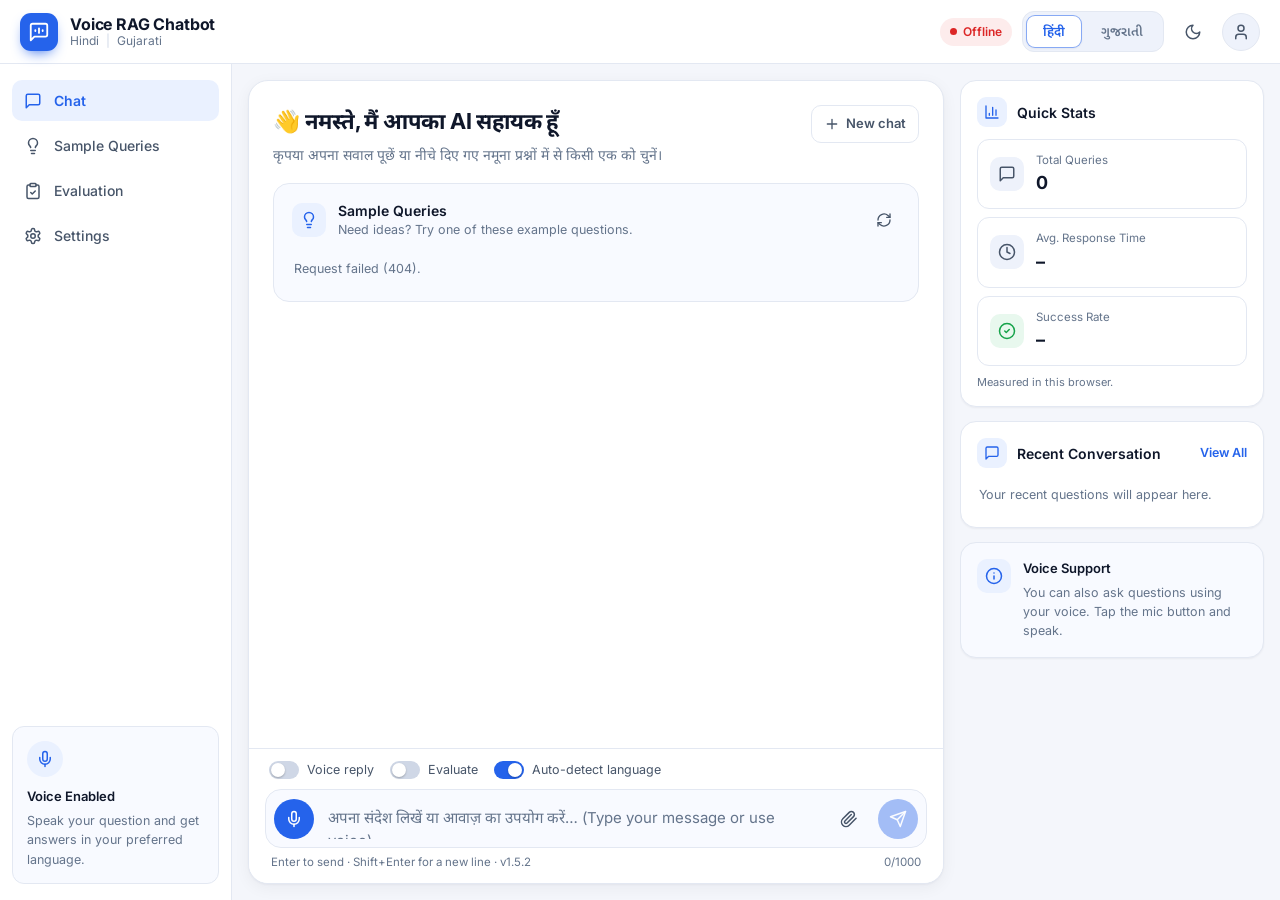
==== commit 6b2db016: "Test auto deploy: show v1.5.2" ====
--- a/static/index.html
+++ b/static/index.html
@@ -2,7 +2,7 @@
 <html lang="hi">
 <head>
   <meta charset="UTF-8">
-  <meta name="viewport" content="width=device-width, initial-scale=1.0">
+  <meta name="viewport" content="width=device-width, initial-scale=1.0, viewport-fit=cover">
   <title>Voice RAG Chatbot</title>
   <meta name="description" content="Voice and text question answering in Hindi and Gujarati.">
   <link rel="icon" href="data:image/svg+xml,%3Csvg xmlns='http://www.w3.org/2000/svg' viewBox='0 0 32 32'%3E%3Crect width='32' height='32' rx='8' fill='%232563eb'/%3E%3Cpath d='M9 11h14v9h-8l-4 3v-3H9z' fill='white'/%3E%3C/svg%3E">
@@ -10,7 +10,7 @@
   <link rel="preconnect" href="https://fonts.gstatic.com" crossorigin>
   <link href="https://fonts.googleapis.com/css2?family=Inter:wght@400;500;600;700&family=Noto+Sans+Devanagari:wght@400;500;600;700&family=Noto+Sans+Gujarati:wght@400;500;600;700&family=JetBrains+Mono:wght@500&display=swap" rel="stylesheet">
   <script src="/static/theme-init.js?v=5.0.0"></script>
-  <link rel="stylesheet" href="/static/studio/app.css?v=1.3.3">
+  <link rel="stylesheet" href="/static/studio/app.css?v=1.5.1">
 </head>
 <body class="lang-hi">
   <a class="skip-link" href="#composer-input">Skip to message input</a>
@@ -51,6 +51,7 @@
         <div>
           <div class="side-card-title">Voice Enabled</div>
           <p class="side-card-text">Speak your question and get answers in your preferred language.</p>
+          <div class="quota" id="voice-quota" hidden></div>
         </div>
       </div>
     </aside>
@@ -101,7 +102,7 @@
             <button type="button" class="send-btn stop" id="stop-btn" aria-label="Stop answer" hidden><i data-icon="stop"></i></button>
             <button type="submit" class="send-btn" id="send-btn" aria-label="Send message" disabled><i data-icon="send"></i></button>
           </div>
-          <div class="composer-foot"><span id="composer-hint">Enter to send · Shift+Enter for a new line</span><span id="char-count">0/1000</span></div>
+          <div class="composer-foot"><span id="composer-hint">Enter to send · Shift+Enter for a new line · v1.5.2</span><span id="char-count">0/1000</span></div>
         </form>
       </section>
     </main>
@@ -144,7 +145,7 @@
 
   <div class="toast-region" id="toasts" role="status" aria-live="polite"></div>
 
-  <script src="/static/studio/app.js?v=1.3.3"></script>
+  <script src="/static/studio/app.js?v=1.5.1"></script>
   <script src="/static/resizer.js?v=1.0.0"></script>
 </body>
 </html>
--- a/static/studio/app.css
+++ b/static/studio/app.css
@@ -454,3 +454,155 @@
 .searched-line svg.ic { width: 13px; height: 13px; flex-shrink: 0; }
 .notes { display: flex; flex-direction: column; gap: 6px; }
 @media (max-width: 600px) { .msg-foot { flex-wrap: wrap; } }
+
+/* ---------- Voice quota ---------- */
+.quota { margin-top: 10px; }
+.quota-row { display: flex; justify-content: space-between; font-size: 12px; color: var(--text-2); }
+.quota-row strong { font-variant-numeric: tabular-nums; color: var(--text); }
+.quota-bar { height: 5px; border-radius: 999px; background: var(--surface-3); margin: 6px 0 4px; overflow: hidden; }
+.quota-bar span { display: block; height: 100%; border-radius: 999px; background: var(--primary); transition: width .4s var(--ease); }
+.quota.low .quota-bar span { background: var(--warning); }
+.quota.empty .quota-row strong { color: var(--danger); }
+.quota-note { font-size: 11px; color: var(--text-3); }
+
+.mic-btn.locked { background: var(--surface-3); color: var(--text-3); cursor: not-allowed; transform: none; }
+.mic-btn.locked:hover { background: var(--surface-3); transform: none; }
+.attach-btn.locked { opacity: .4; cursor: not-allowed; }
+.quota.empty .quota-note { color: var(--danger); }
+
+
+/* ==========================================================================
+   Mobile layout (≤ 860px): full-height chat, nothing overlaps
+   ========================================================================== */
+@media (max-width: 860px) {
+  :root { --header-h: 56px; }
+  html, body { height: 100%; overflow: hidden; }
+  .app-layout { height: calc(100vh - var(--header-h)); height: calc(100dvh - var(--header-h)); }
+  .main { padding: 0; height: 100%; }
+  .chat-card { height: 100%; border: 0; border-radius: 0; box-shadow: none; }
+
+  /* Header: one line, no wrapping */
+  .topbar { padding: 0 8px 0 4px; gap: 8px; }
+  .brand { gap: 6px; min-width: 0; flex: 1; }
+  .brand-text { min-width: 0; }
+  .brand-title { font-size: 15px; white-space: nowrap; overflow: hidden; text-overflow: ellipsis; }
+  .brand-sub, .avatar-btn { display: none; }
+  .topbar-right { gap: 6px; flex-shrink: 0; }
+  .segmented { padding: 2px; border-radius: 10px; }
+  .seg-btn { padding: 5px 10px; font-size: 12.5px; border-radius: 8px; }
+  .icon-btn { width: 36px; height: 36px; }
+
+  /* Welcome + samples: compact; samples scroll sideways in one row */
+  .chat-scroll { padding: 14px 12px 8px; }
+  .welcome-row { margin-bottom: 12px; gap: 10px; }
+  .welcome-title { font-size: 18px; line-height: 1.35; }
+  .welcome-sub { font-size: 13px; }
+  .ghost-btn { padding: 8px; }
+  .ghost-btn span { display: none; }
+  .samples-card { padding: 12px; margin-bottom: 14px; border-radius: 14px; }
+  .samples-head { margin-bottom: 10px; gap: 10px; }
+  .samples-icon { width: 30px; height: 30px; }
+  .card-sub { display: none; }
+  .chip-list { flex-wrap: nowrap; overflow-x: auto; gap: 8px; padding-bottom: 4px; margin: 0 -12px; padding-left: 12px; padding-right: 12px; scroll-snap-type: x proximity; scrollbar-width: none; }
+  .chip-list::-webkit-scrollbar { display: none; }
+  .chip { flex-shrink: 0; max-width: 78vw; padding: 7px 14px; font-size: 13px; scroll-snap-align: start; }
+  /* once the conversation starts, give the whole screen to the chat */
+  .chat-card.has-msgs .welcome { display: none; }
+  .chat-card.has-msgs .thread { border-top: 0; padding-top: 4px; }
+
+  /* Messages: no avatars, full-width answers */
+  .thread { gap: 16px; }
+  .msg { gap: 0; }
+  .avatar { display: none; }
+  .msg-col { max-width: 100%; }
+  .msg.user .msg-col { max-width: 86%; margin-left: auto; }
+  .bubble { font-size: 14.5px; line-height: 1.7; padding: 10px 14px; border-radius: 14px; }
+  .msg-meta { font-size: 11px; }
+
+  /* Answer footer: actions left, links right, wraps cleanly */
+  .msg-foot { flex-wrap: wrap; flex-direction: row; align-items: center; row-gap: 2px; }
+  .msg-foot .msg-meta { flex-wrap: wrap; margin-left: auto; justify-content: flex-end; }
+  .msg-tools .tool-btn { height: 30px; }
+  .msg-tools .tool-btn.icon-only { width: 30px; }
+
+  /* Insights panel fits the width */
+  .tab-pane { padding: 12px; }
+  .tab-pane .metric { grid-template-columns: 96px 1fr 50px; gap: 8px; font-size: 12.5px; }
+  .insights-panel .tab { padding: 10px 8px; }
+  .refs .ref { padding: 8px 10px; }
+
+  /* Composer: compact, pinned to the bottom, safe-area aware */
+  .composer { padding: 6px 8px calc(8px + env(safe-area-inset-bottom)); }
+  .composer-options { flex-wrap: nowrap; overflow-x: auto; gap: 14px; padding: 2px 4px 8px; scrollbar-width: none; }
+  .composer-options::-webkit-scrollbar { display: none; }
+  .switch { white-space: nowrap; font-size: 12px; flex-shrink: 0; }
+  .composer-bar { gap: 6px; padding: 5px; border-radius: 22px; align-items: center; }
+  .composer-input { font-size: 15px; padding: 8px 2px; min-height: 38px; }
+  .mic-btn, .send-btn { width: 38px; height: 38px; }
+  .attach-btn { width: 32px; height: 32px; }
+  .rec-timer { font-size: 11px; }
+  .composer-foot { display: none; }
+
+  /* Drawer + modals */
+  .sidebar-left { width: min(300px, 86vw); padding: 14px 12px calc(14px + env(safe-area-inset-bottom)); }
+  .modal { padding: 0; place-items: end center; }
+  .modal-dialog { width: 100%; max-height: 88vh; border-radius: 20px 20px 0 0; }
+  .toast-region { bottom: calc(90px + env(safe-area-inset-bottom)); width: calc(100% - 24px); }
+  .toast { width: 100%; text-align: center; }
+}
+
+@media (max-width: 380px) {
+  .brand-title { font-size: 14px; }
+  .seg-btn { padding: 5px 8px; font-size: 12px; }
+  .composer-options { gap: 10px; }
+  .switch .track { width: 26px; height: 16px; }
+  .switch .track::after { width: 12px; height: 12px; }
+  .switch input:checked + .track::after { transform: translateX(10px); }
+}
+
+
+/* ==========================================================================
+   Answer toolbar v2: grouped icon toolbar (left) + compact chips (right)
+   ========================================================================== */
+.msg-foot { align-items: center; gap: 8px; padding: 2px 0 0; }
+.msg-tools {
+  opacity: 1; display: inline-flex; align-items: center; gap: 0; padding: 2px;
+  border: 1px solid var(--border); border-radius: 10px; background: var(--surface-2);
+}
+.msg-tools .tool-btn { height: 28px; border-radius: 7px; color: var(--text-3); }
+.msg-tools .tool-btn.icon-only { width: 30px; }
+.msg-tools .tool-btn svg.ic { width: 15px; height: 15px; }
+.msg-tools .tool-btn:hover:not(:disabled) { background: var(--surface); color: var(--text); box-shadow: var(--shadow-sm); }
+.msg-tools .lat-chip { padding: 0 9px 0 8px; margin-right: 3px; font-size: 12px; font-weight: 600; color: var(--text-2); }
+.msg-tools .lat-chip::after { right: -2px; top: 7px; bottom: 7px; }
+.msg-tools .tool-btn.done { color: var(--success); }
+.msg-tools .tool-btn.liked { color: var(--success); background: var(--success-soft); }
+.msg-tools .tool-btn.disliked { color: var(--danger); background: var(--danger-soft); }
+.msg-tools .tool-btn:disabled:not(.liked):not(.disliked) { opacity: .35; }
+.msg-tools .tool-btn.liked:disabled, .msg-tools .tool-btn.disliked:disabled { opacity: 1; }
+
+/* Sources + Insights as chips */
+.msg-foot .msg-meta { gap: 6px; align-items: center; }
+.msg-foot .meta-link {
+  height: 28px; padding: 0 10px; gap: 6px; border: 1px solid var(--border); border-radius: 999px;
+  background: var(--surface); color: var(--text-2); font-size: 12px; font-weight: 500;
+}
+.msg-foot .meta-link:hover { border-color: var(--border-strong); color: var(--text); background: var(--surface-2); }
+.msg-foot .meta-link.on, .msg-foot .meta-link[aria-expanded="true"] { color: var(--primary); border-color: color-mix(in srgb, var(--primary) 45%, transparent); background: var(--primary-soft); }
+.msg-foot .meta-link svg.ic { width: 14px; height: 14px; }
+.msg-foot .meta-link .chev svg.ic { width: 12px; height: 12px; }
+.msg-foot .msg-time { font-size: 11px; color: var(--text-3); margin-left: 4px; font-variant-numeric: tabular-nums; }
+
+/* Mobile: everything on one line — counts only, no chevrons, no time */
+@media (max-width: 860px) {
+  .msg-foot { flex-wrap: nowrap; gap: 6px; }
+  .msg-tools .tool-btn.icon-only { width: 32px; }
+  .msg-tools .tool-btn { height: 30px; }
+  .msg-foot .msg-meta { flex-wrap: nowrap; gap: 5px; margin-left: auto; }
+  .msg-foot .meta-link { height: 30px; padding: 0 9px; gap: 5px; }
+  .msg-foot .meta-link .lbl, .msg-foot .meta-link .chev, .msg-foot .msg-time { display: none; }
+}
+@media (max-width: 360px) {
+  .msg-tools .tool-btn.icon-only { width: 28px; }
+  .msg-tools .lat-chip { padding: 0 6px; }
+}
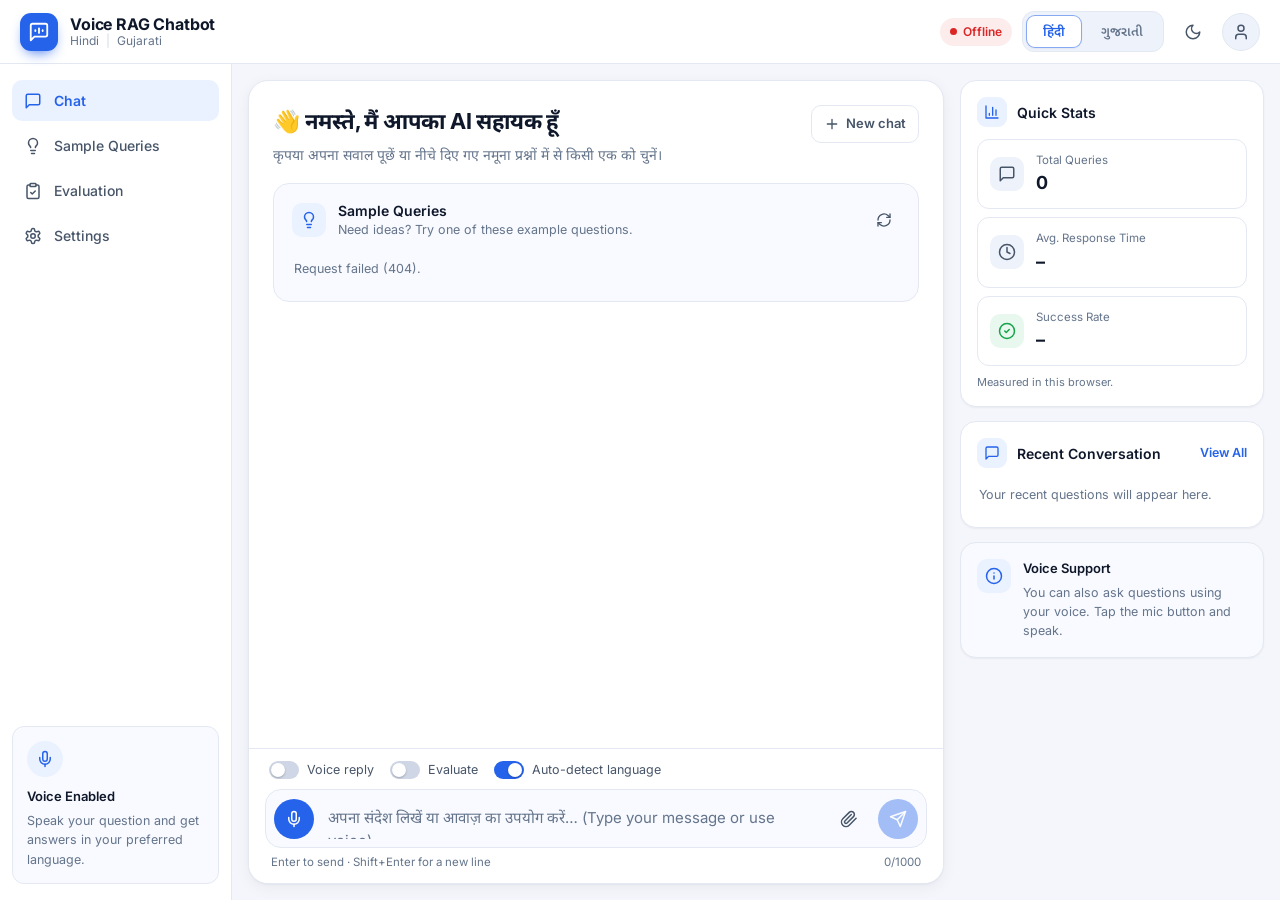
==== commit 7b6fba20: "remove the version from ui" ====
--- a/static/index.html
+++ b/static/index.html
@@ -102,7 +102,7 @@
             <button type="button" class="send-btn stop" id="stop-btn" aria-label="Stop answer" hidden><i data-icon="stop"></i></button>
             <button type="submit" class="send-btn" id="send-btn" aria-label="Send message" disabled><i data-icon="send"></i></button>
           </div>
-          <div class="composer-foot"><span id="composer-hint">Enter to send · Shift+Enter for a new line · v1.5.2</span><span id="char-count">0/1000</span></div>
+          <div class="composer-foot"><span id="composer-hint">Enter to send · Shift+Enter for a new line</span><span id="char-count">0/1000</span></div>
         </form>
       </section>
     </main>
